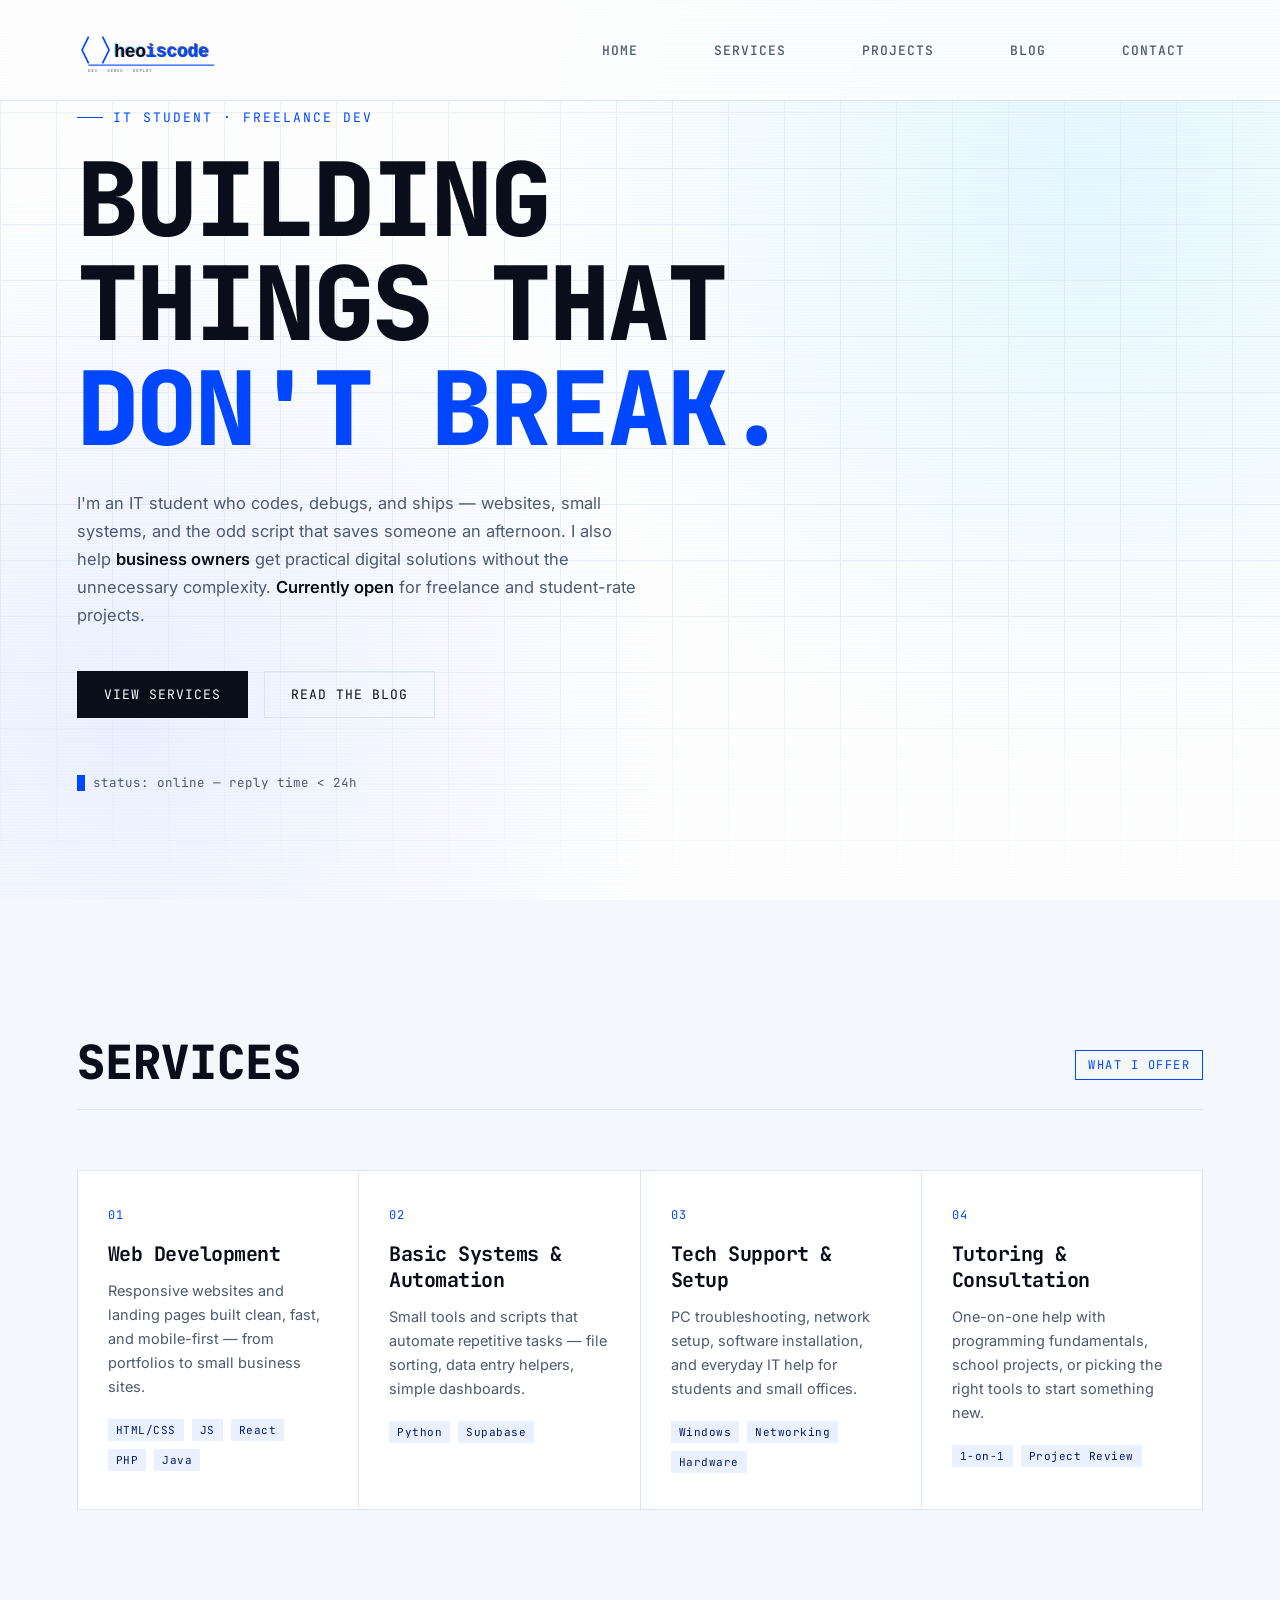
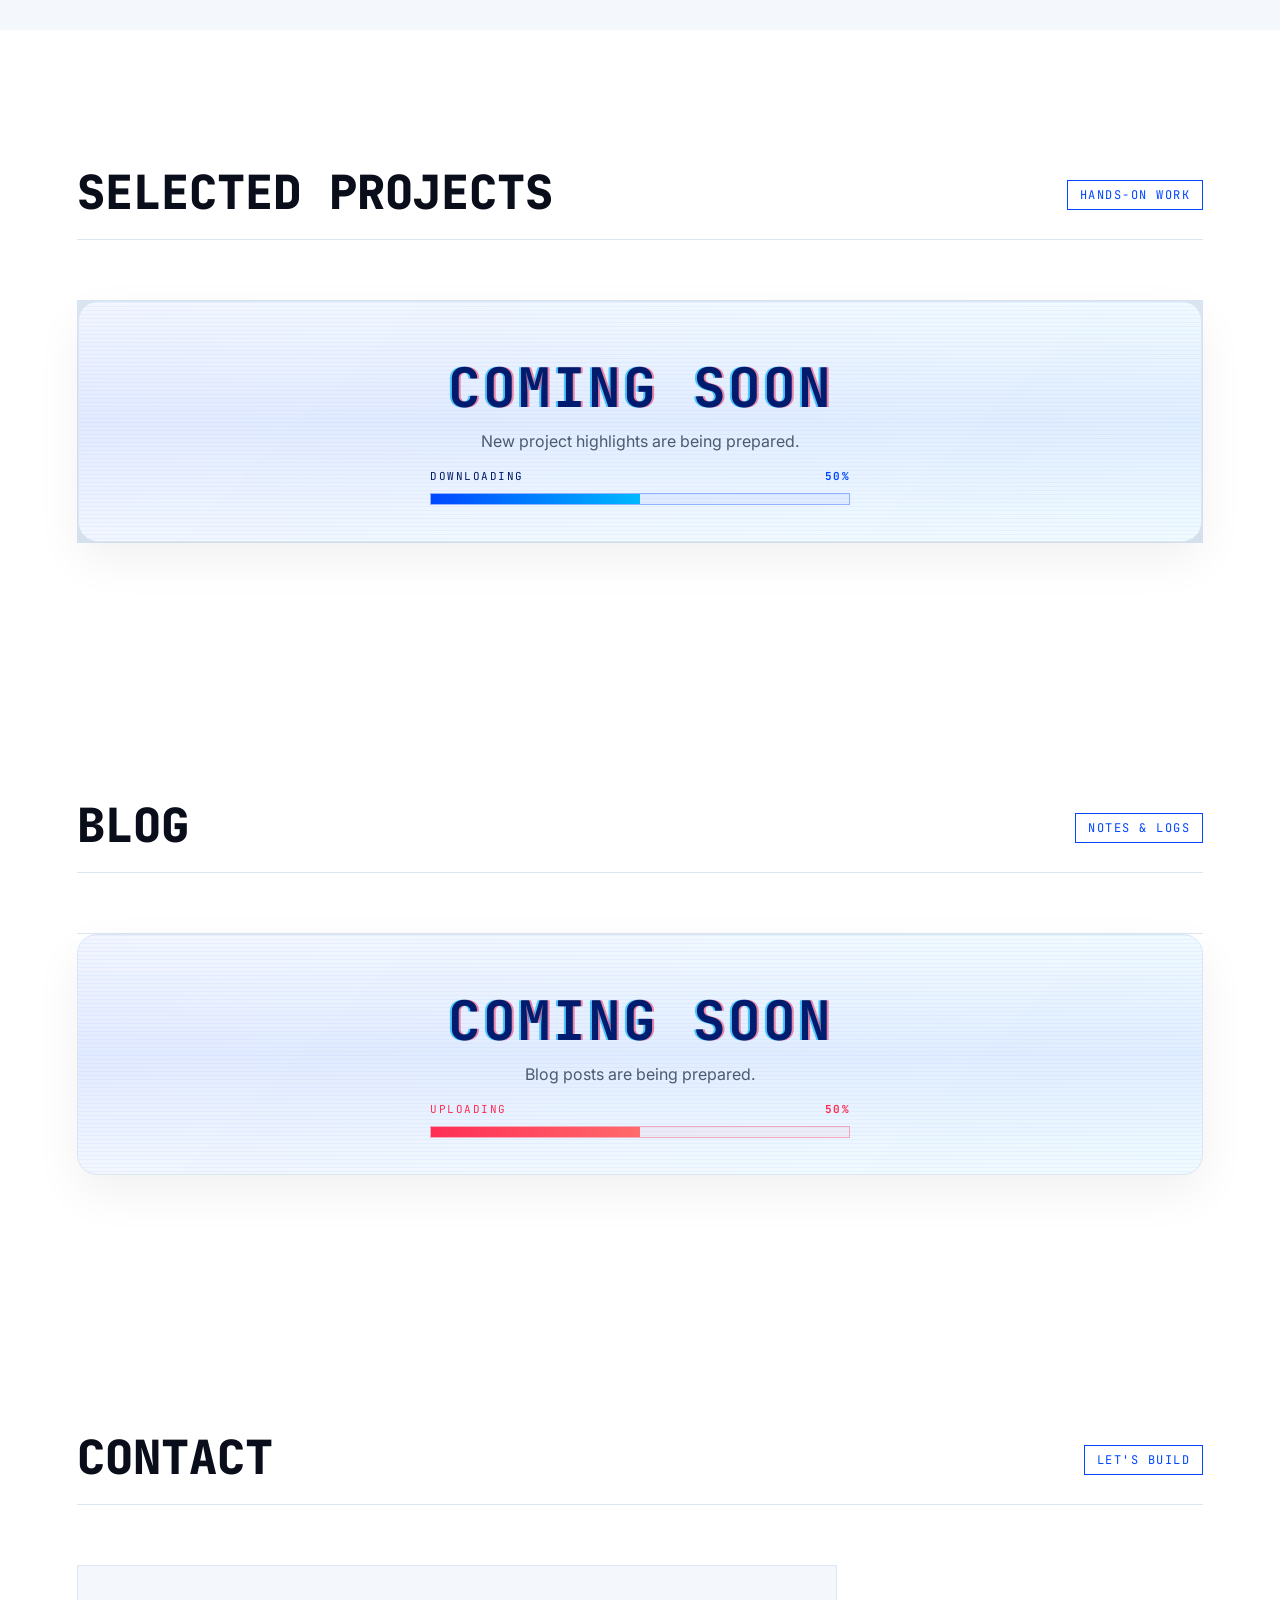
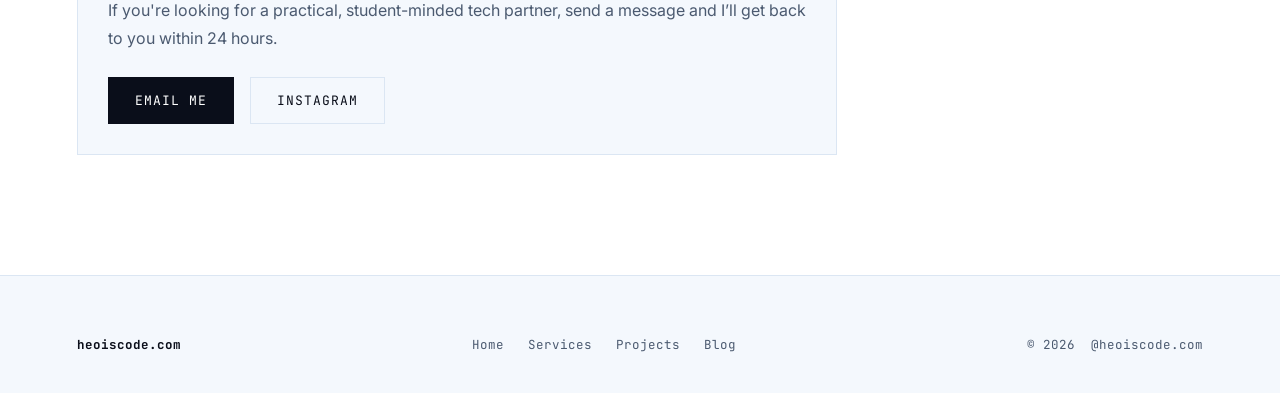
==== index.html @ 5717f87e "Add files via upload" ====
<!DOCTYPE html>
<html lang="en">
<head>
  <meta charset="UTF-8">
  <meta name="viewport" content="width=device-width, initial-scale=1.0">
  <title>heoiscode — IT Services</title>
  <link rel="icon" href="assets/images/favicon.svg" type="image/svg+xml">
  <link rel="preconnect" href="https://fonts.googleapis.com">
  <link href="https://fonts.googleapis.com/css2?family=JetBrains+Mono:wght@400;500;700;800&family=Inter:wght@400;500;600;700;800&display=swap" rel="stylesheet">
  <link rel="stylesheet" href="assets/css/styles.css">
</head>
<body>
  <div class="loading-screen" aria-hidden="true">
    <div class="loading-shell">
      <div class="loading-label">INITIALIZING</div>
      <div class="loading-bar">
        <span></span>
      </div>
    </div>
  </div>

  <nav>
    <a class="logo" href="#home" aria-label="heoiscode home">
      <img src="assets/images/heoiscode-logo.svg" alt="heoiscode logo" class="brand-logo">
    </a>
    <button class="nav-toggle" type="button" aria-label="Toggle navigation" aria-expanded="false">
      <span></span>
      <span></span>
      <span></span>
    </button>
    <ul class="navlinks">
      <li><a href="#home">Home</a></li>
      <li><a href="#services">Services</a></li>
      <li><a href="#projects">Projects</a></li>
      <li><a href="#blog">Blog</a></li>
      <li><a href="#contact">Contact</a></li>
    </ul>
  </nav>

  <header class="hero" id="home">
    <div class="hero-grid"></div>
    <div class="glitch-wrap">
      <p class="eyebrow">IT Student · Freelance Dev</p>
      <h1 class="glitch" data-text="BUILDING&#10;THINGS THAT&#10;DON'T BREAK.">
        <span>BUILDING</span>
        <span>THINGS THAT</span>
        <span class="accent">DON'T BREAK.</span>
      </h1>
      <p class="hero-sub">
        I'm an IT student who codes, debugs, and ships — websites, small systems,
        and the odd script that saves someone an afternoon. I also help <b>business owners</b>
        get practical digital solutions without the unnecessary complexity. <b>Currently open</b>
        for freelance and student-rate projects.
      </p>
      <div class="hero-cta">
        <a href="#services" class="btn">View Services</a>
        <a href="/blog" class="btn ghost">Read the Blog</a>
      </div>
      <div class="terminal-tag">
        <span class="cursor"></span> status: online — reply time &lt; 24h
      </div>
    </div>
  </header>

  <section id="services">
    <div class="section-head">
      <h2 class="scroll-shuffle">Services</h2>
      <span class="tag">what I offer</span>
    </div>
    <div class="services-grid">
      <div class="service-card">
        <div class="idx">01</div>
        <h3>Web Development</h3>
        <p>Responsive websites and landing pages built clean, fast, and mobile-first — from portfolios to small business sites.</p>
        <div class="stack"><span>HTML/CSS</span><span>JS</span><span>React</span><span>PHP</span><span>Java</span></div>
      </div>
      <div class="service-card">
        <div class="idx">02</div>
        <h3>Basic Systems &amp; Automation</h3>
        <p>Small tools and scripts that automate repetitive tasks — file sorting, data entry helpers, simple dashboards.</p>
        <div class="stack"><span>Python</span><span>Supabase</span></div>
      </div>
      <div class="service-card">
        <div class="idx">03</div>
        <h3>Tech Support &amp; Setup</h3>
        <p>PC troubleshooting, network setup, software installation, and everyday IT help for students and small offices.</p>
        <div class="stack"><span>Windows</span><span>Networking</span><span>Hardware</span></div>
      </div>
      <div class="service-card">
        <div class="idx">04</div>
        <h3>Tutoring &amp; Consultation</h3>
        <p>One-on-one help with programming fundamentals, school projects, or picking the right tools to start something new.</p>
        <div class="stack"><span>1-on-1</span><span>Project Review</span></div>
      </div>
    </div>
  </section>

  <section id="projects">
    <div class="section-head">
      <h2 class="scroll-shuffle">Selected Projects</h2>
      <span class="tag">hands-on work</span>
    </div>
    <div class="projects-grid">
      <div class="coming-soon-block">
        <h3>COMING SOON</h3>
        <p>New project highlights are being prepared.</p>
        <div class="download-meter">
          <div class="download-head">
            <span>DOWNLOADING</span>
            <strong>50%</strong>
          </div>
          <div class="download-bar">
            <span></span>
          </div>
        </div>
      </div>
    </div>
  </section>

  <section id="blog">
    <div class="section-head">
      <h2 class="scroll-shuffle">Blog</h2>
      <span class="tag">notes &amp; logs</span>
    </div>
    <div class="blog-list">
      <div class="coming-soon-block">
        <h3>COMING SOON</h3>
        <p>Blog posts are being prepared.</p>
        <div class="download-meter uploading-meter">
          <div class="download-head">
            <span>UPLOADING</span>
            <strong>50%</strong>
          </div>
          <div class="download-bar">
            <span></span>
          </div>
        </div>
      </div>
    </div>
  </section>

  <section id="contact">
    <div class="section-head">
      <h2 class="scroll-shuffle">Contact</h2>
      <span class="tag">let's build</span>
    </div>
    <div class="contact-card">
      <p>
        If you're looking for a practical, student-minded tech partner, send a message and I’ll get back to you within 24 hours.
      </p>
      <div class="contact-links">
        <a href="mailto:heoiscod@gmail.com" class="btn">Email Me</a>
        <a href="https://www.instagram.com/chavezcodycc/" target="_blank" rel="noreferrer" class="btn ghost">Instagram</a>
      </div>
    </div>
  </section>

  <footer>
    <div class="brand-foot">heoiscode.com</div>
    <div class="foot-links">
      <a href="#home">Home</a>
      <a href="#services">Services</a>
      <a href="#projects">Projects</a>
      <a href="/blog">Blog</a>
    </div>
    <div>© <span id="year"></span> &nbsp;@heoiscode.com</div>
  </footer>

  <script src="assets/js/script.js"></script>
</body>
</html>
---- assets/css/styles.css ----
:root {
  --white: #ffffff;
  --paper: #f4f8fd;
  --line: #dbe6f3;
  --ink: #0a0e1a;
  --ink-soft: #4b5a70;
  --blue: #0047ff;
  --blue-deep: #001a66;
  --blue-bright: #00b8ff;
  --blue-red-split: #ff2d55;
  --mono: 'JetBrains Mono', monospace;
  --sans: 'Inter', sans-serif;
}

* {
  margin: 0;
  padding: 0;
  box-sizing: border-box;
}

html {
  scroll-behavior: smooth;
}

body {
  background: var(--white);
  color: var(--ink);
  font-family: var(--sans);
  overflow-x: hidden;
}

.loading-screen {
  position: fixed;
  inset: 0;
  z-index: 200;
  display: grid;
  place-items: center;
  background: rgba(255, 255, 255, 0.96);
  backdrop-filter: blur(10px);
  transition: opacity 0.5s ease, visibility 0.5s ease;
}

body.loaded .loading-screen {
  opacity: 0;
  visibility: hidden;
}

.loading-shell {
  width: min(420px, calc(100vw - 32px));
  border: 1px solid var(--line);
  background: var(--white);
  padding: 20px;
  box-shadow: 0 18px 48px rgba(10, 14, 26, 0.08);
}

.loading-label {
  font-family: var(--mono);
  font-size: 12px;
  letter-spacing: 2px;
  color: var(--blue);
  text-transform: uppercase;
  margin-bottom: 14px;
}

.loading-bar {
  height: 12px;
  border: 1px solid var(--line);
  overflow: hidden;
  background: rgba(0, 71, 255, 0.04);
}

.loading-bar span {
  display: block;
  width: 45%;
  height: 100%;
  background: linear-gradient(90deg, var(--blue), var(--blue-bright));
  animation: loadingSweep 1.4s ease-in-out infinite;
}

@keyframes loadingSweep {
  0% {
    transform: translateX(-10%);
  }
  50% {
    transform: translateX(110%);
  }
  100% {
    transform: translateX(-10%);
  }
}

body::before {
  content: "";
  position: fixed;
  inset: 0;
  pointer-events: none;
  z-index: 999;
  background: repeating-linear-gradient(
    to bottom,
    rgba(0, 71, 255, 0.02) 0px,
    rgba(0, 71, 255, 0.02) 1px,
    transparent 1px,
    transparent 3px
  );
  mix-blend-mode: multiply;
}

a {
  color: inherit;
  text-decoration: none;
}

ul {
  list-style: none;
}

nav {
  position: fixed;
  top: 0;
  left: 0;
  right: 0;
  z-index: 100;
  display: flex;
  align-items: center;
  justify-content: space-between;
  padding: 22px 6vw;
  background: rgba(255, 255, 255, 0.75);
  backdrop-filter: blur(10px);
  border-bottom: 1px solid var(--line);
}

.logo {
  display: flex;
  align-items: center;
  gap: 8px;
}

.brand-logo {
  width: 180px;
  height: auto;
  display: block;
}

@keyframes pulse {
  0%, 100% {
    opacity: 1;
    box-shadow: 0 0 0 0 rgba(0, 71, 255, 0.4);
  }
  50% {
    opacity: 0.4;
    box-shadow: 0 0 0 6px rgba(0, 71, 255, 0);
  }
}

.navlinks {
  display: flex;
  gap: 40px;
  font-family: var(--mono);
  font-size: 13px;
  font-weight: 500;
  text-transform: uppercase;
  letter-spacing: 1px;
}

.nav-toggle {
  display: none;
  flex-direction: column;
  justify-content: center;
  gap: 4px;
  width: 42px;
  height: 42px;
  border: 1px solid var(--line);
  border-radius: 999px;
  background: var(--white);
  cursor: pointer;
}

.nav-toggle span {
  display: block;
  width: 18px;
  height: 2px;
  margin: 0 auto;
  background: var(--ink);
  border-radius: 99px;
}

.navlinks li a {
  position: relative;
  padding: 4px 0;
  color: var(--ink-soft);
  transition: color 0.25s;
}

.navlinks li a::before,
.navlinks li a::after {
  content: "[ ";
  opacity: 0;
  color: var(--blue);
  transition: opacity 0.2s;
}

.navlinks li a::after {
  content: " ]";
}

.navlinks li a:hover {
  color: var(--blue-deep);
}

.navlinks li a:hover::before,
.navlinks li a:hover::after {
  opacity: 1;
}

header.hero {
  min-height: 100vh;
  display: flex;
  flex-direction: column;
  align-items: flex-start;
  justify-content: center;
  padding: 0 6vw;
  position: relative;
  background:
    radial-gradient(circle at 85% 20%, rgba(0, 184, 255, 0.10), transparent 45%),
    radial-gradient(circle at 10% 80%, rgba(0, 71, 255, 0.08), transparent 40%),
    var(--white);
}

.hero-grid {
  position: absolute;
  inset: 0;
  background-image:
    linear-gradient(var(--line) 1px, transparent 1px),
    linear-gradient(90deg, var(--line) 1px, transparent 1px);
  background-size: 56px 56px;
  -webkit-mask-image: linear-gradient(to bottom, transparent, black 15%, black 70%, transparent);
  mask-image: linear-gradient(to bottom, transparent, black 15%, black 70%, transparent);
  opacity: 0.6;
  pointer-events: none;
}

.eyebrow {
  font-family: var(--mono);
  font-size: 13px;
  letter-spacing: 2px;
  text-transform: uppercase;
  color: var(--blue);
  margin-bottom: 22px;
  display: flex;
  align-items: center;
  gap: 10px;
}

.eyebrow::before {
  content: "";
  width: 26px;
  height: 1px;
  background: var(--blue);
  display: inline-block;
}

.glitch-wrap {
  position: relative;
  z-index: 2;
}

h1.glitch {
  font-family: var(--mono);
  font-weight: 800;
  font-size: clamp(2.6rem, 8vw, 6.4rem);
  line-height: 1.02;
  letter-spacing: -2px;
  color: var(--ink);
  position: relative;
  text-transform: uppercase;
}

h1.glitch span {
  display: block;
}

h1.glitch .accent {
  color: var(--blue);
}

h1.glitch::before,
h1.glitch::after {
  content: attr(data-text);
  position: absolute;
  top: 0;
  left: 0;
  width: 100%;
  overflow: hidden;
  color: var(--ink);
  background: var(--white);
  white-space: pre;
}

h1.glitch::before {
  left: 3px;
  text-shadow: -2px 0 var(--blue-red-split);
  animation: glitchTop 5s infinite linear alternate-reverse;
  opacity: 0;
}

h1.glitch::after {
  left: -3px;
  text-shadow: -2px 0 var(--blue-bright), 2px 2px var(--blue);
  animation: glitchBottom 6.5s infinite linear alternate-reverse;
  opacity: 0;
}

@keyframes glitchTop {
  0% { clip-path: inset(0 0 85% 0); opacity: 0; }
  2% { opacity: 0.85; }
  4% { clip-path: inset(0 0 85% 0); transform: translate(-4px, -2px); }
  6% { clip-path: inset(40% 0 40% 0); transform: translate(3px, 1px); }
  8% { clip-path: inset(70% 0 5% 0); transform: translate(-2px, 0); }
  10% { opacity: 0; }
  45% { opacity: 0; }
  47% { opacity: 0.7; clip-path: inset(10% 0 60% 0); transform: translate(3px, 0); }
  50% { clip-path: inset(50% 0 20% 0); transform: translate(-3px, 1px); }
  53% { opacity: 0; }
  100% { opacity: 0; }
}

@keyframes glitchBottom {
  0% { clip-path: inset(85% 0 0 0); opacity: 0; }
  3% { opacity: 0.8; }
  5% { clip-path: inset(20% 0 60% 0); transform: translate(4px, 1px); }
  7% { clip-path: inset(60% 0 10% 0); transform: translate(-3px, -1px); }
  9% { opacity: 0; }
  60% { opacity: 0; }
  62% { opacity: 0.75; clip-path: inset(30% 0 40% 0); transform: translate(-4px, 0); }
  65% { clip-path: inset(5% 0 80% 0); transform: translate(3px, 2px); }
  68% { opacity: 0; }
  100% { opacity: 0; }
}

.hero-sub {
  max-width: 560px;
  margin-top: 28px;
  font-size: 16.5px;
  line-height: 1.7;
  color: var(--ink-soft);
}

.hero-sub b {
  color: var(--ink);
  font-weight: 600;
}

.hero-cta {
  margin-top: 42px;
  display: flex;
  gap: 16px;
  align-items: center;
  flex-wrap: wrap;
}

.btn {
  font-family: var(--mono);
  font-size: 13px;
  letter-spacing: 1px;
  text-transform: uppercase;
  padding: 14px 26px;
  border: 1px solid var(--ink);
  background: var(--ink);
  color: var(--white);
  cursor: pointer;
  position: relative;
  transition: transform 0.2s, box-shadow 0.2s;
}

.btn:hover {
  transform: translate(-2px, -2px);
  box-shadow: 4px 4px 0 var(--blue);
}

.btn.ghost {
  background: transparent;
  color: var(--ink);
  border: 1px solid var(--line);
}

.btn.ghost:hover {
  box-shadow: 4px 4px 0 var(--blue-bright);
  border-color: var(--ink);
}

.terminal-tag {
  margin-top: 56px;
  font-family: var(--mono);
  font-size: 12.5px;
  color: var(--ink-soft);
  display: flex;
  align-items: center;
  gap: 8px;
}

.cursor {
  width: 8px;
  height: 16px;
  background: var(--blue);
  display: inline-block;
  animation: blink 1s steps(1) infinite;
}

@keyframes blink {
  50% { opacity: 0; }
}

section {
  padding: 120px 6vw;
  position: relative;
}

.section-head {
  display: flex;
  align-items: baseline;
  justify-content: space-between;
  margin-bottom: 60px;
  border-bottom: 1px solid var(--line);
  padding-bottom: 26px;
  flex-wrap: wrap;
  gap: 14px;
}

.section-head h2 {
  font-family: var(--mono);
  font-size: clamp(1.8rem, 4vw, 3rem);
  font-weight: 800;
  letter-spacing: -1px;
  text-transform: uppercase;
}

.scroll-shuffle {
  display: inline-block;
  white-space: nowrap;
  position: relative;
}

.scroll-shuffle .letter {
  display: inline-block;
  opacity: 0;
  transform: translateY(10px) scale(0.98);
  transition: opacity 0.18s ease;
}

.scroll-shuffle.is-visible .letter {
  opacity: 1;
}

.section-head .tag {
  font-family: var(--mono);
  font-size: 12px;
  color: var(--blue);
  letter-spacing: 1.5px;
  text-transform: uppercase;
  border: 1px solid var(--blue);
  padding: 6px 12px;
}

#services {
  background: var(--paper);
}

.services-grid,
.projects-grid {
  display: grid;
  grid-template-columns: repeat(auto-fit, minmax(280px, 1fr));
  gap: 1px;
  background: var(--line);
  border: 1px solid var(--line);
}

.coming-soon-block {
  grid-column: 1 / -1;
  min-height: 220px;
  display: flex;
  flex-direction: column;
  justify-content: center;
  align-items: center;
  text-align: center;
  padding: 36px;
  border: 1px solid var(--line);
  border-radius: 20px;
  background:
    linear-gradient(135deg, rgba(0, 71, 255, 0.05), rgba(0, 184, 255, 0.06)),
    var(--white);
  box-shadow: 0 18px 48px rgba(10, 14, 26, 0.06);
  position: relative;
  overflow: hidden;
}

.coming-soon-block::before {
  content: "";
  position: absolute;
  inset: 0;
  background:
    linear-gradient(transparent 0%, rgba(0, 71, 255, 0.12) 50%, transparent 100%),
    repeating-linear-gradient(
      to bottom,
      rgba(0, 71, 255, 0.08) 0,
      rgba(0, 71, 255, 0.08) 1px,
      transparent 1px,
      transparent 4px
    );
  opacity: 0.55;
  pointer-events: none;
}

.coming-soon-block h3 {
  font-family: var(--mono);
  font-size: clamp(2rem, 5vw, 3.4rem);
  letter-spacing: 2px;
  margin: 14px 0 8px;
  text-transform: uppercase;
  color: var(--blue-deep);
  text-shadow: 2px 0 0 rgba(255, 45, 85, 0.55), -2px 0 0 rgba(0, 184, 255, 0.65);
  animation: glitchPulse 2.8s infinite step-end;
}

.coming-soon-block p {
  color: var(--ink-soft);
  position: relative;
  z-index: 1;
}

.download-meter {
  position: relative;
  z-index: 1;
  width: min(420px, 100%);
  margin-top: 18px;
}

.download-head {
  display: flex;
  justify-content: space-between;
  align-items: center;
  gap: 12px;
  margin-bottom: 10px;
  font-family: var(--mono);
  font-size: 11px;
  letter-spacing: 1.5px;
  text-transform: uppercase;
  color: var(--blue-deep);
}

.download-head strong {
  color: var(--blue);
}

.uploading-meter .download-head,
.uploading-meter .download-head strong {
  color: var(--blue-red-split);
}

.uploading-meter .download-bar {
  border: 1px solid rgba(255, 45, 85, 0.35);
  background: rgba(255, 45, 85, 0.05);
}

.uploading-meter .download-bar span {
  background: linear-gradient(90deg, var(--blue-red-split), #ff6b6b);
}

.download-bar {
  height: 12px;
  border: 1px solid rgba(0, 71, 255, 0.35);
  background: rgba(0, 71, 255, 0.05);
  overflow: hidden;
}

.download-bar span {
  display: block;
  width: 50%;
  height: 100%;
  background: linear-gradient(90deg, var(--blue), var(--blue-bright));
  animation: downloadPulse 1.6s ease-in-out infinite;
}

@keyframes downloadPulse {
  0%, 100% {
    opacity: 0.8;
    transform: translateX(0);
  }
  50% {
    opacity: 1;
    transform: translateX(1px);
  }
}

@keyframes glitchPulse {
  0%, 100% {
    transform: translate(0, 0);
    filter: drop-shadow(0 0 0 transparent);
  }
  20% {
    transform: translate(-1px, 1px);
    filter: drop-shadow(0 0 8px rgba(0, 184, 255, 0.35));
  }
  40% {
    transform: translate(1px, -1px);
  }
  60% {
    transform: translate(-1px, 0);
  }
  80% {
    transform: translate(1px, 1px);
  }
}

.service-card,
.project-card {
  background: var(--white);
  padding: 36px 30px;
  transition: background 0.25s;
  position: relative;
  overflow: hidden;
}

.service-card:hover,
.project-card:hover {
  background: #eef5ff;
}

.service-card .idx,
.project-card .idx {
  font-family: var(--mono);
  font-size: 12px;
  color: var(--blue);
  letter-spacing: 1px;
}

.service-card h3,
.project-card h3 {
  font-family: var(--mono);
  font-size: 20px;
  font-weight: 700;
  margin: 18px 0 12px;
  letter-spacing: -0.5px;
}

.service-card p,
.project-card p {
  font-size: 14.5px;
  line-height: 1.65;
  color: var(--ink-soft);
}

.service-card .stack,
.project-card .stack {
  margin-top: 20px;
  display: flex;
  flex-wrap: wrap;
  gap: 8px;
}

.service-card .stack span,
.project-card .stack span {
  font-family: var(--mono);
  font-size: 11px;
  color: var(--blue-deep);
  background: rgba(0, 71, 255, 0.08);
  padding: 4px 8px;
  letter-spacing: 0.5px;
}

.service-card::after,
.project-card::after {
  content: "";
  position: absolute;
  left: 0;
  bottom: 0;
  height: 3px;
  width: 0%;
  background: var(--blue);
  transition: width 0.3s;
}

.service-card:hover::after,
.project-card:hover::after {
  width: 100%;
}

#projects {
  background: var(--white);
}

#blog {
  background: var(--white);
}

.contact-card {
  background: var(--paper);
  border: 1px solid var(--line);
  padding: 30px;
  max-width: 760px;
}

.contact-card p {
  font-size: 16px;
  line-height: 1.8;
  color: var(--ink-soft);
  margin-bottom: 24px;
}

.contact-links {
  display: flex;
  gap: 16px;
  flex-wrap: wrap;
}

.blog-list {
  border-top: 1px solid var(--line);
}

.blog-row {
  display: grid;
  grid-template-columns: 110px 1fr auto;
  align-items: center;
  gap: 24px;
  padding: 26px 4px;
  border-bottom: 1px solid var(--line);
  cursor: pointer;
  transition: padding-left 0.25s, background 0.25s;
}

.blog-row:hover {
  background: var(--paper);
  padding-left: 16px;
}

.blog-row .date {
  font-family: var(--mono);
  font-size: 12px;
  color: var(--blue);
}

.blog-row h4 {
  font-size: 17px;
  font-weight: 600;
  color: var(--ink);
}

.blog-row .arrow {
  font-family: var(--mono);
  color: var(--ink-soft);
  transition: transform 0.25s, color 0.25s;
}

.blog-row:hover .arrow {
  transform: translateX(6px);
  color: var(--blue);
}

footer {
  padding: 60px 6vw 40px;
  border-top: 1px solid var(--line);
  display: flex;
  align-items: center;
  justify-content: space-between;
  flex-wrap: wrap;
  gap: 16px;
  font-family: var(--mono);
  font-size: 12.5px;
  color: var(--ink-soft);
  background: var(--paper);
}

footer .brand-foot {
  color: var(--ink);
  font-weight: 700;
}

footer .foot-links {
  display: flex;
  gap: 24px;
}

footer a:hover {
  color: var(--blue);
}

body.blog-page {
  background: var(--paper);
}

.blog-post {
  max-width: 900px;
  margin: 0 auto;
  padding: 140px 6vw 80px;
}

.blog-post-card {
  background: var(--white);
  border: 1px solid var(--line);
  padding: 40px;
  box-shadow: 0 10px 30px rgba(0, 71, 255, 0.05);
}

.blog-post-card h1 {
  font-family: var(--mono);
  font-size: clamp(2rem, 4vw, 3rem);
  margin-bottom: 16px;
}

.blog-post-card p {
  margin-bottom: 16px;
  line-height: 1.8;
  color: var(--ink-soft);
}

.blog-post-card .meta {
  font-family: var(--mono);
  font-size: 12px;
  color: var(--blue);
  margin-bottom: 28px;
}

.blog-post-card .back-link {
  display: inline-block;
  margin-top: 22px;
  font-family: var(--mono);
  color: var(--blue);
}

@media (max-width: 720px) {
  nav {
    padding: 14px 5vw;
    align-items: center;
    gap: 12px;
    flex-direction: row;
  }

  .brand-logo {
    width: 144px;
  }

  .nav-toggle {
    display: flex;
  }

  .navlinks {
    position: absolute;
    top: calc(100% + 8px);
    right: 5vw;
    left: 5vw;
    display: none;
    flex-direction: column;
    gap: 12px;
    padding: 16px;
    background: rgba(255, 255, 255, 0.98);
    border: 1px solid var(--line);
    border-radius: 16px;
    box-shadow: 0 14px 40px rgba(0, 26, 102, 0.08);
    font-size: 11px;
  }

  .navlinks.nav-open {
    display: flex;
  }

  .hero {
    min-height: auto;
    padding-top: 120px;
    padding-bottom: 70px;
  }

  .hero-sub {
    font-size: 15px;
  }

  .hero-cta,
  .contact-links {
    flex-direction: column;
    align-items: stretch;
  }

  .btn {
    width: 100%;
    text-align: center;
  }

  .section-head {
    margin-bottom: 36px;
    padding-bottom: 18px;
  }

  .section-head h2 {
    font-size: clamp(1.4rem, 7vw, 2.2rem);
    line-height: 1.2;
  }

  .scroll-shuffle {
    white-space: normal;
    word-break: break-word;
  }

  .blog-row {
    grid-template-columns: 1fr;
    gap: 6px;
  }

  .contact-card {
    padding: 22px;
  }

  section {
    padding: 80px 6vw;
  }

  .blog-post-card {
    padding: 24px;
  }
}
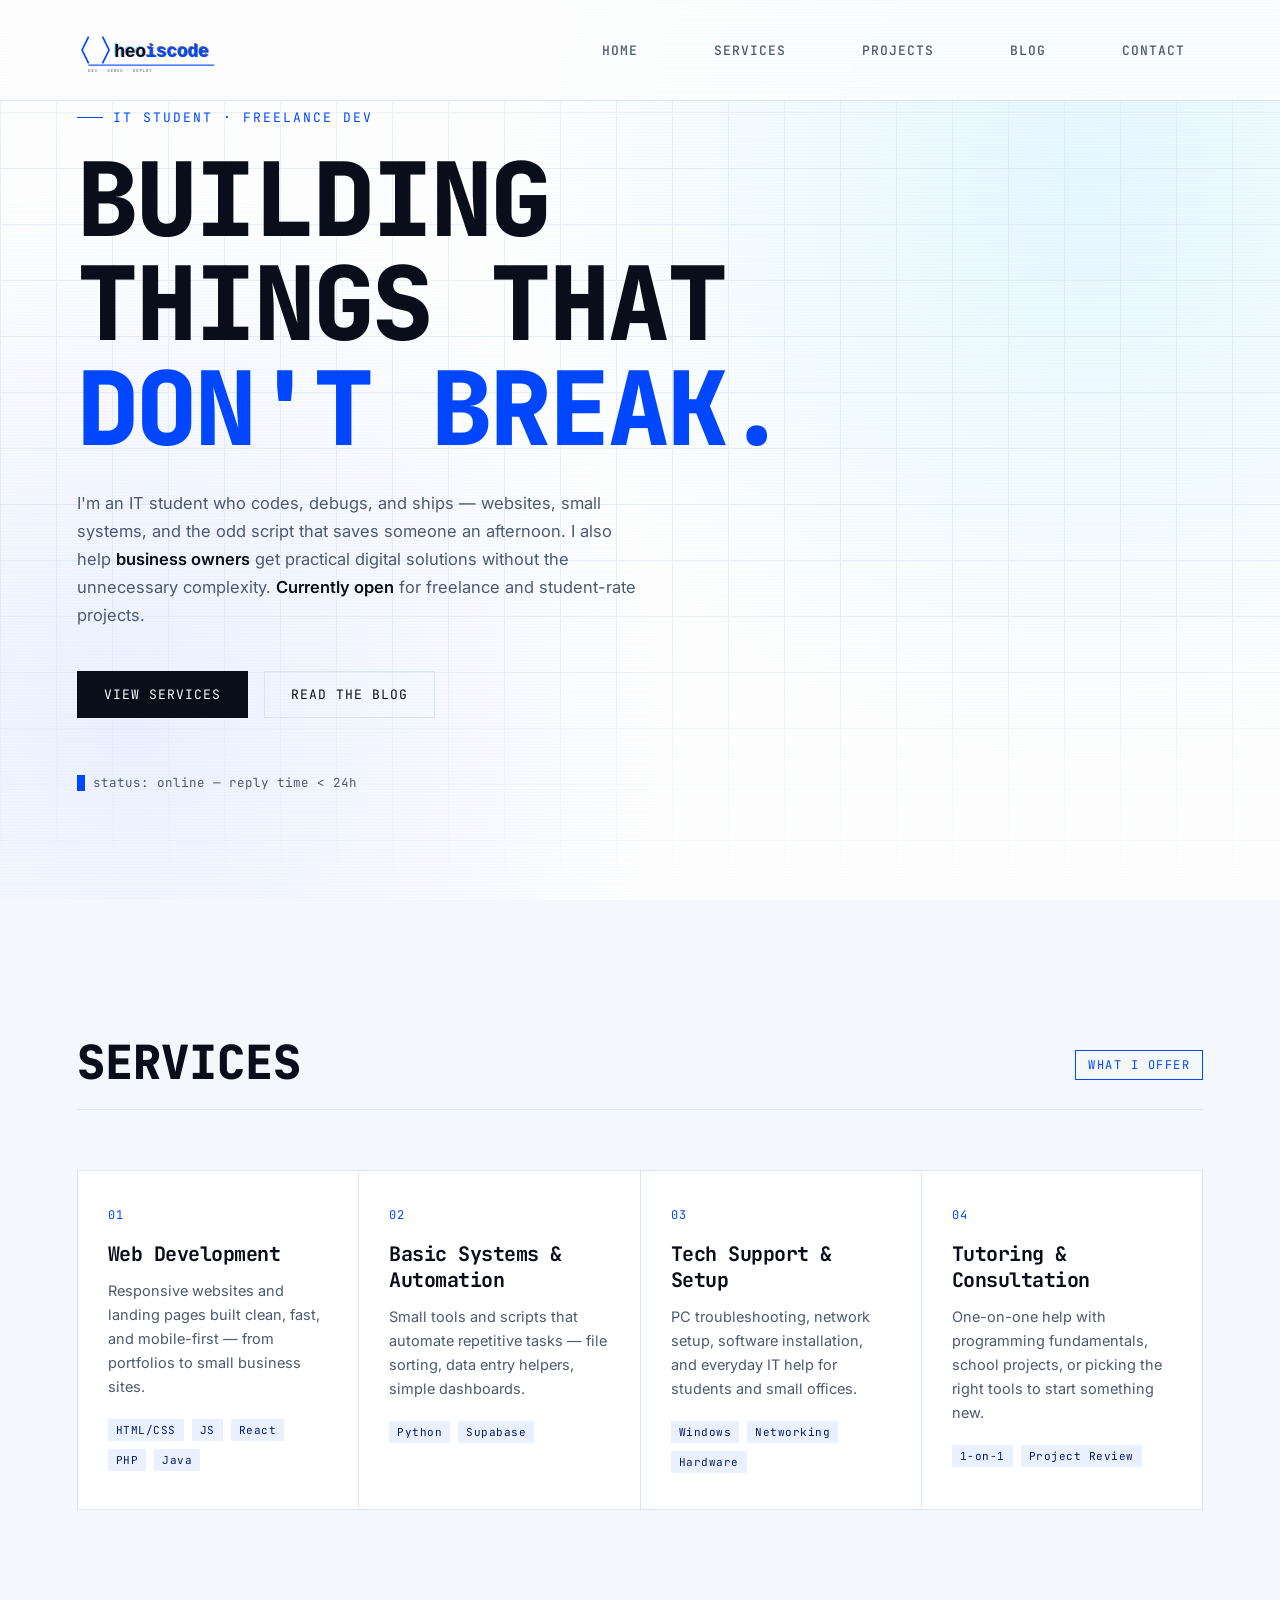
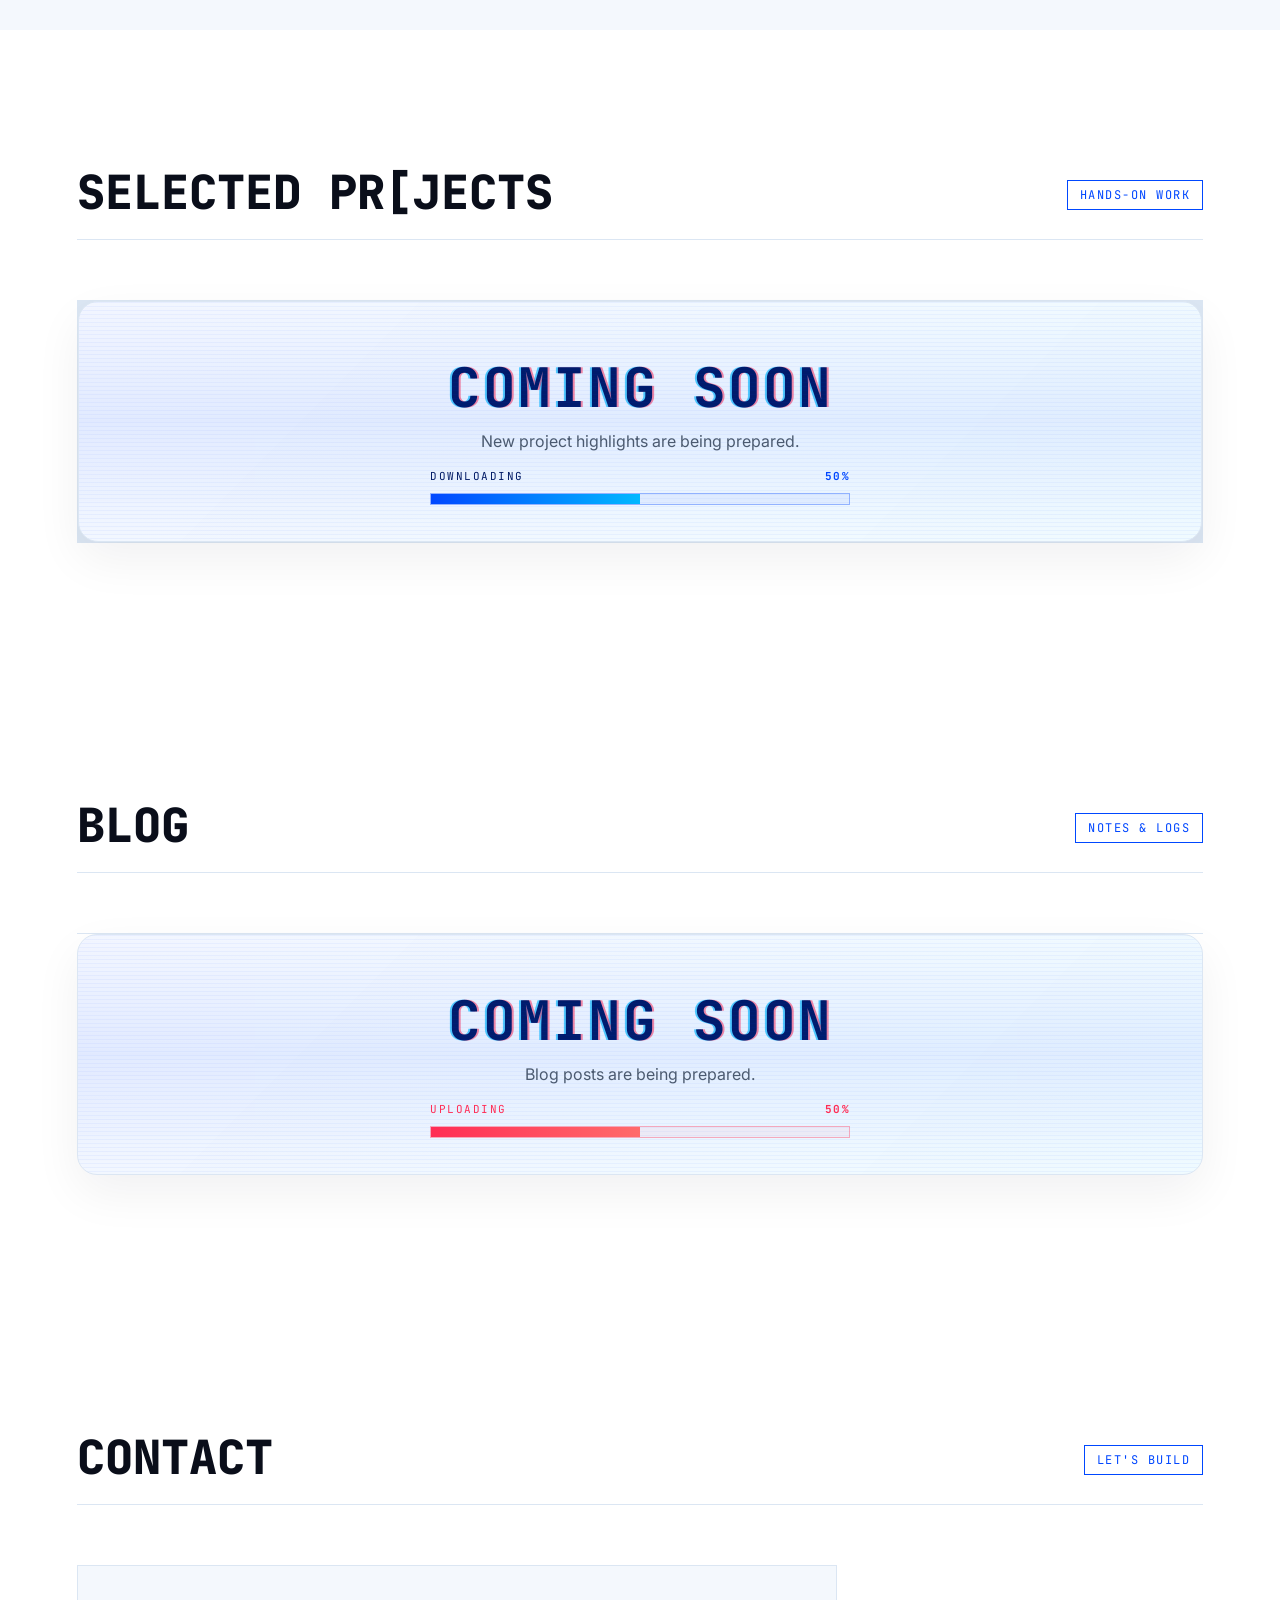
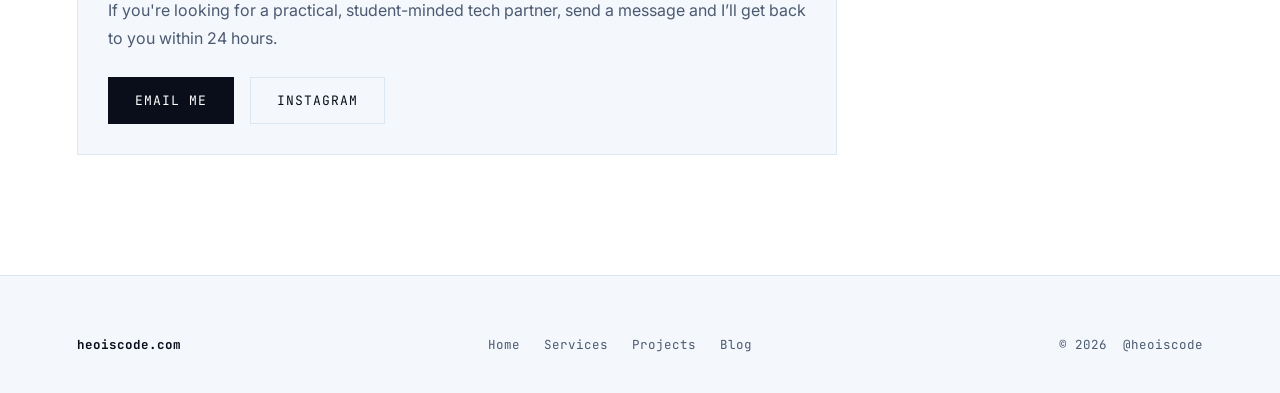
==== commit dd727dc4: "Update index.html" ====
--- a/index.html
+++ b/index.html
@@ -3,6 +3,17 @@
 <head>
   <meta charset="UTF-8">
   <meta name="viewport" content="width=device-width, initial-scale=1.0">
+  <meta name="title" content="heoiscode — IT Services">
+  <meta name="description" content="Web Dev • UI/UX Designer • Troubleshooting">
+  <meta property="og:title" content="heoiscode — IT Services">
+  <meta property="og:description" content="Web Dev • UI/UX Designer • Troubleshooting">
+  <meta property="og:type" content="website">
+  <meta property="og:image" content="assets/images/preview-banner.svg">
+  <meta property="og:url" content="https://heoiscode.vercel.app">
+  <meta name="twitter:card" content="summary_large_image">
+  <meta name="twitter:title" content="heoiscode — IT Services">
+  <meta name="twitter:description" content="Web Dev • UI/UX Designer • Troubleshooting">
+  <meta name="twitter:image" content="assets/images/preview-banner.svg">
   <title>heoiscode — IT Services</title>
   <link rel="icon" href="assets/images/favicon.svg" type="image/svg+xml">
   <link rel="preconnect" href="https://fonts.googleapis.com">
@@ -54,7 +65,7 @@
       </p>
       <div class="hero-cta">
         <a href="#services" class="btn">View Services</a>
-        <a href="/blog" class="btn ghost">Read the Blog</a>
+        <a href="#blog" class="btn ghost">Read the Blog</a>
       </div>
       <div class="terminal-tag">
         <span class="cursor"></span> status: online — reply time &lt; 24h
@@ -163,7 +174,7 @@
       <a href="#projects">Projects</a>
       <a href="/blog">Blog</a>
     </div>
-    <div>© <span id="year"></span> &nbsp;@heoiscode.com</div>
+    <div class="copyright">© <span id="year"></span> &nbsp;@heoiscode</div>
   </footer>
 
   <script src="assets/js/script.js"></script>
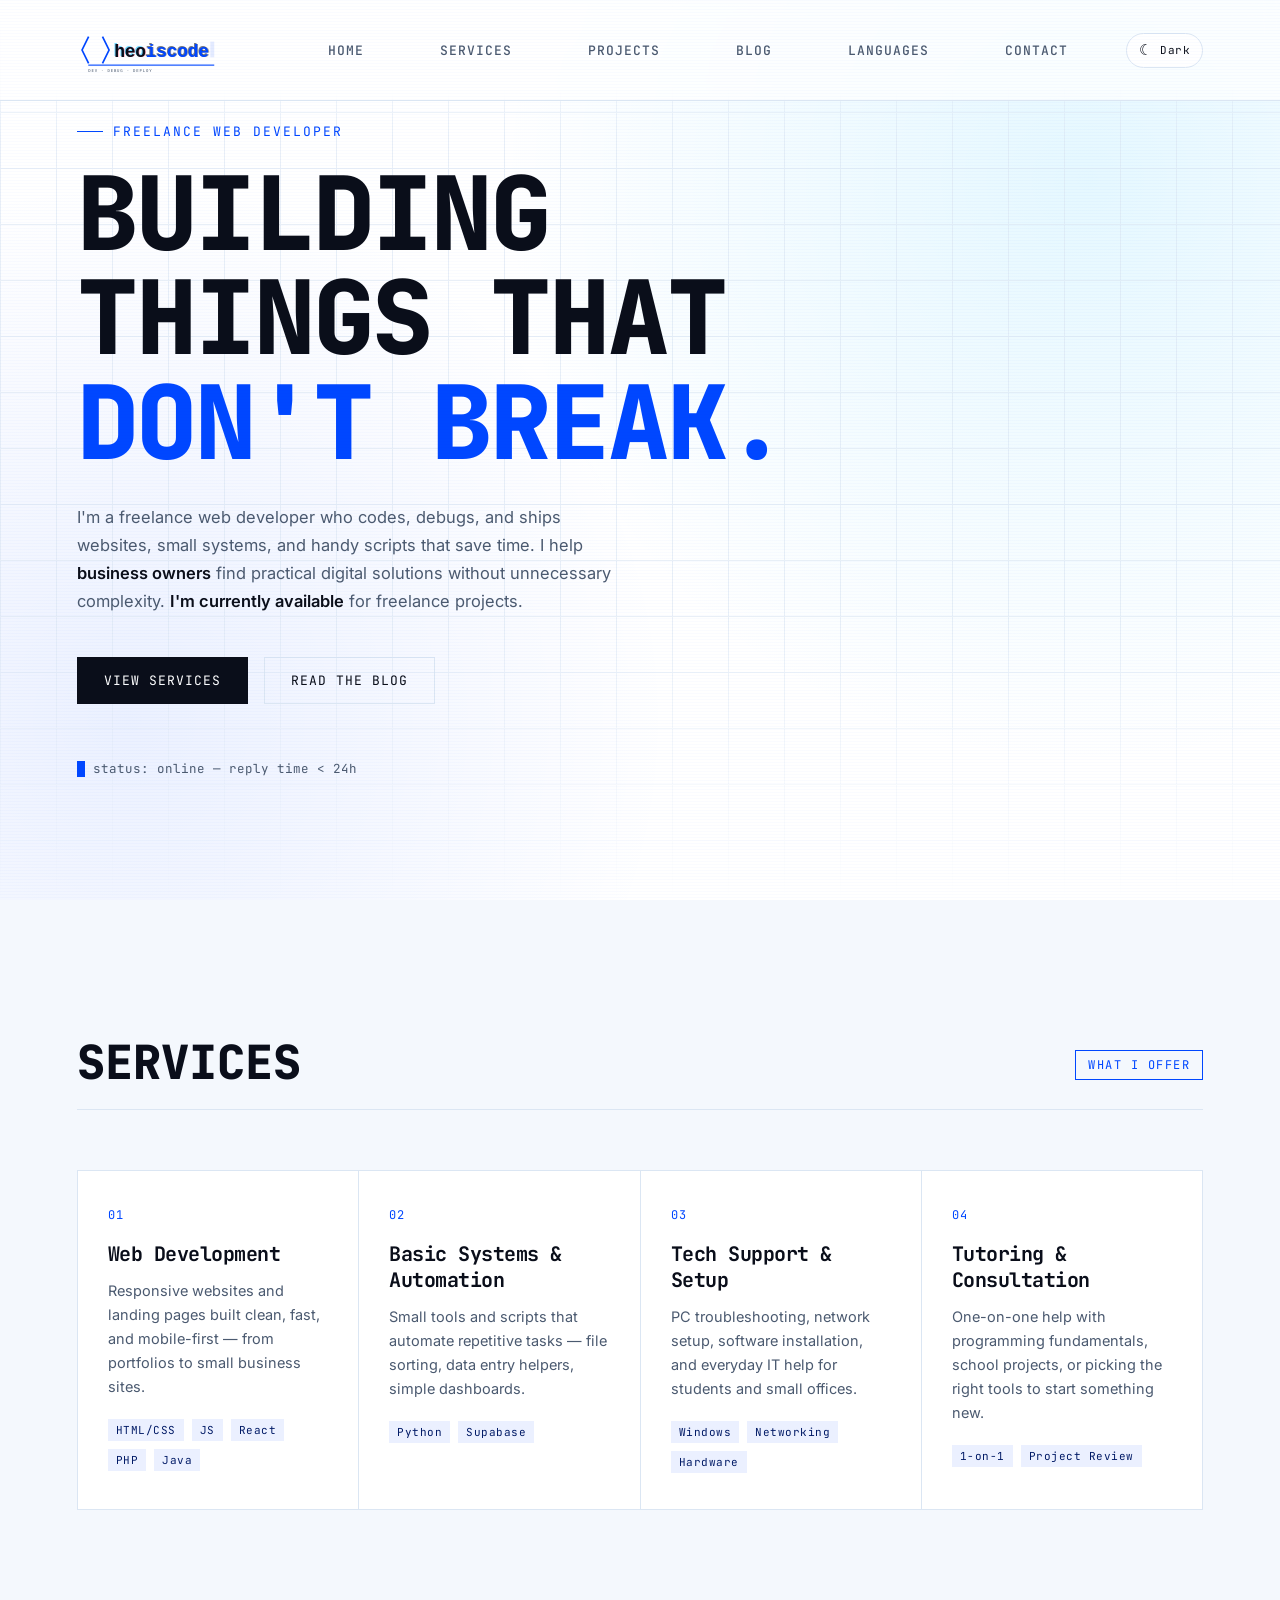
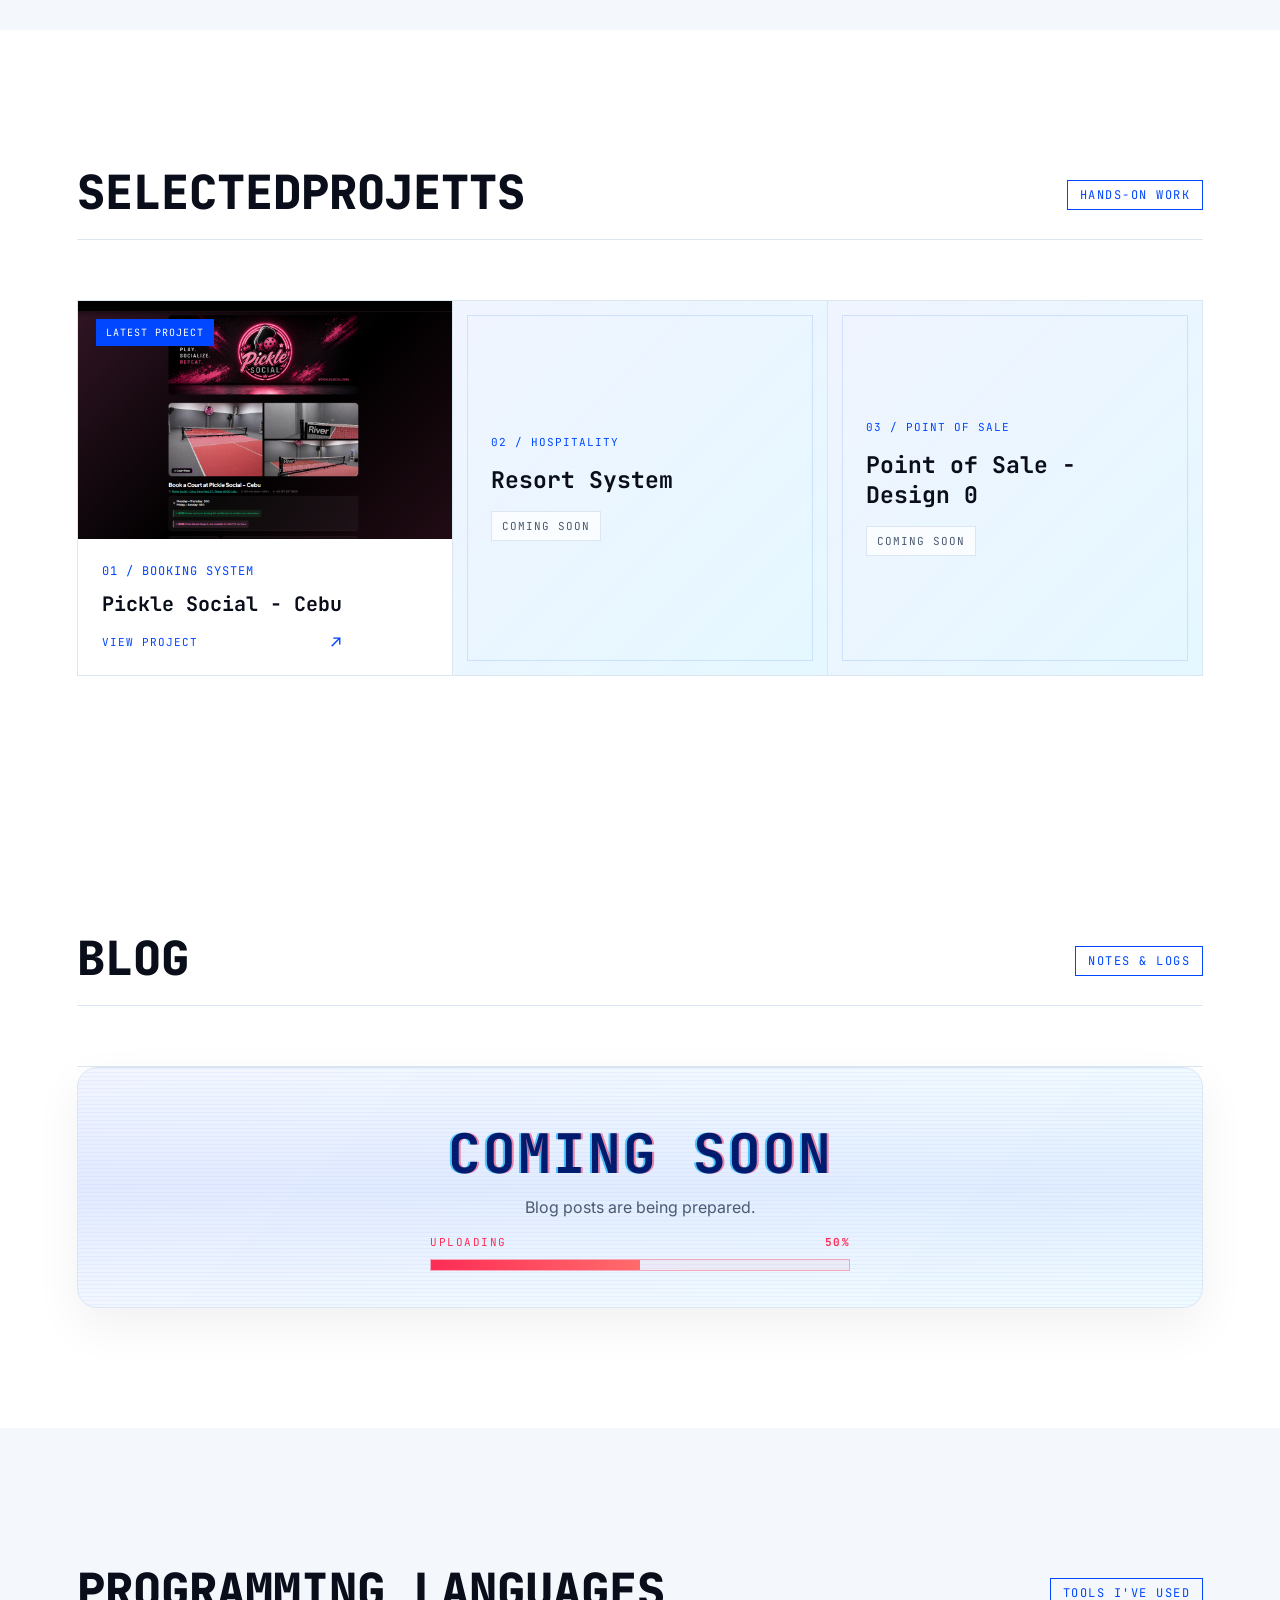
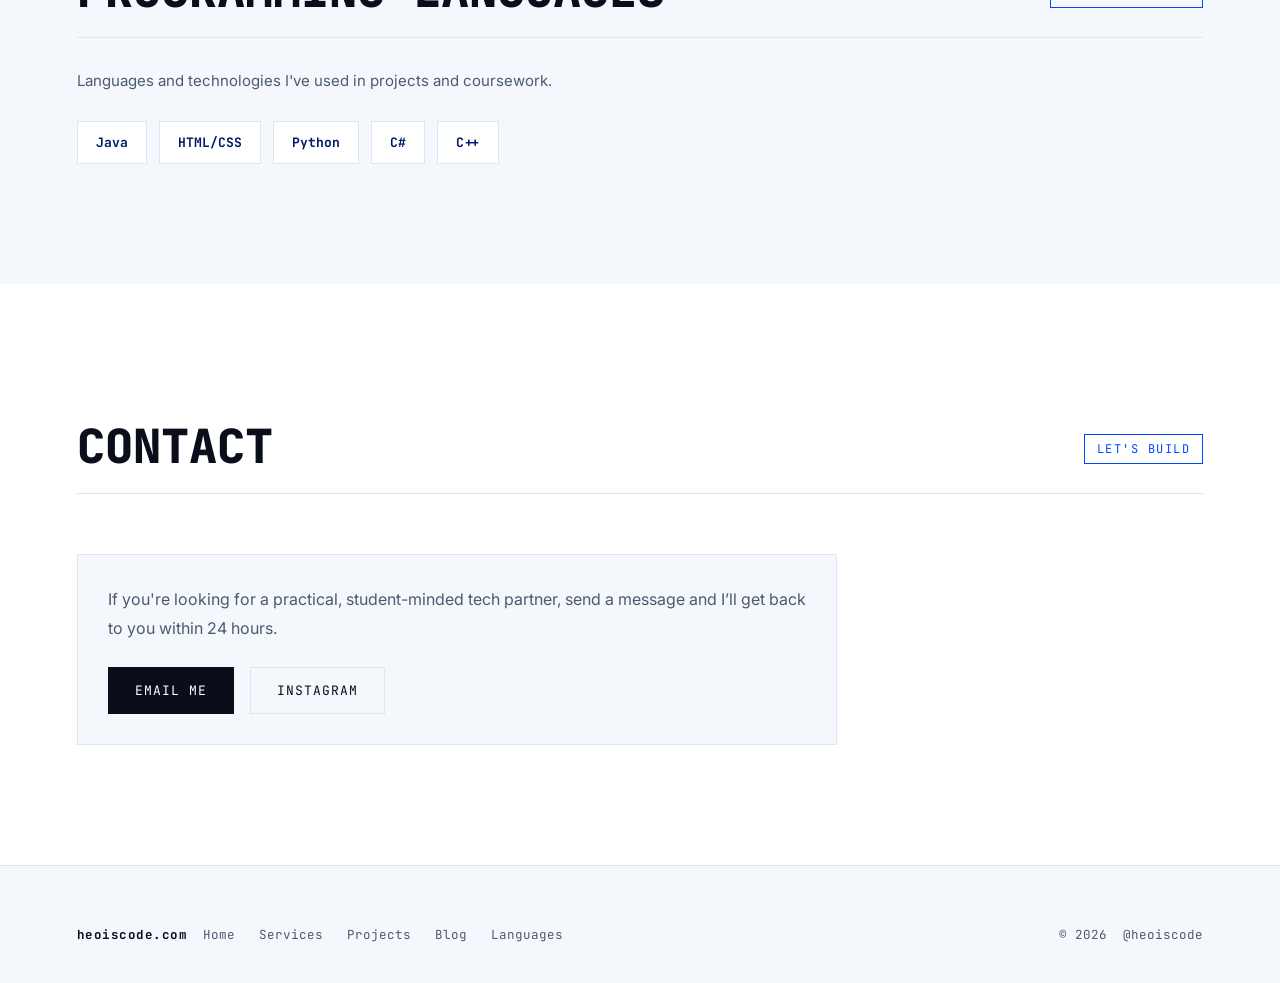
==== commit dbc98420: "Add files via upload" ====
--- a/index.html
+++ b/index.html
@@ -44,24 +44,30 @@
       <li><a href="#services">Services</a></li>
       <li><a href="#projects">Projects</a></li>
       <li><a href="#blog">Blog</a></li>
+      <li><a href="#languages">Languages</a></li>
       <li><a href="#contact">Contact</a></li>
+      <li>
+        <button class="theme-toggle" type="button" aria-label="Switch to dark mode" aria-pressed="false">
+          <span class="theme-toggle-icon" aria-hidden="true">☾</span>
+          <span class="theme-toggle-label">Dark</span>
+        </button>
+      </li>
     </ul>
   </nav>
 
   <header class="hero" id="home">
     <div class="hero-grid"></div>
     <div class="glitch-wrap">
-      <p class="eyebrow">IT Student · Freelance Dev</p>
+      <p class="eyebrow">Freelance Web Developer</p>
       <h1 class="glitch" data-text="BUILDING&#10;THINGS THAT&#10;DON'T BREAK.">
         <span>BUILDING</span>
         <span>THINGS THAT</span>
         <span class="accent">DON'T BREAK.</span>
       </h1>
       <p class="hero-sub">
-        I'm an IT student who codes, debugs, and ships — websites, small systems,
-        and the odd script that saves someone an afternoon. I also help <b>business owners</b>
-        get practical digital solutions without the unnecessary complexity. <b>Currently open</b>
-        for freelance and student-rate projects.
+        I'm a freelance web developer who codes, debugs, and ships websites, small systems,
+        and handy scripts that save time. I help <b>business owners</b> find practical digital
+        solutions without unnecessary complexity. <b>I'm currently available</b> for freelance projects.
       </p>
       <div class="hero-cta">
         <a href="#services" class="btn">View Services</a>
@@ -112,21 +118,89 @@
       <span class="tag">hands-on work</span>
     </div>
     <div class="projects-grid">
-      <div class="coming-soon-block">
-        <h3>COMING SOON</h3>
-        <p>New project highlights are being prepared.</p>
-        <div class="download-meter">
-          <div class="download-head">
-            <span>DOWNLOADING</span>
-            <strong>50%</strong>
-          </div>
-          <div class="download-bar">
-            <span></span>
-          </div>
-        </div>
-      </div>
-    </div>
-  </section>
+      <button class="project-card" type="button" aria-haspopup="dialog" aria-controls="pickle-social-modal">
+        <span class="project-image-wrap">
+          <img
+            class="project-image"
+            src="assets/images/pickle-social-booking.png"
+            alt="Pickle Social Cebu online court booking page"
+          >
+          <span class="project-badge">LATEST PROJECT</span>
+        </span>
+        <span class="project-card-copy">
+          <span class="idx">01 / BOOKING SYSTEM</span>
+          <span class="project-card-title">Pickle Social - Cebu</span>
+          <span class="project-card-description">A booking system for Pickle Social Cebu's pickleball community.</span>
+          <span class="project-card-link">VIEW PROJECT <span aria-hidden="true">↗</span></span>
+        </span>
+      </button>
+      <article class="project-card project-card-coming">
+        <span class="project-coming-index">02 / HOSPITALITY</span>
+        <span class="project-card-title">Resort System</span>
+        <span class="project-coming-status">COMING SOON</span>
+      </article>
+      <article class="project-card project-card-coming">
+        <span class="project-coming-index">03 / POINT OF SALE</span>
+        <span class="project-card-title">Point of Sale - Design 0</span>
+        <span class="project-coming-status">COMING SOON</span>
+      </article>
+    </div>
+  </section>
+
+  <dialog class="project-modal" id="pickle-social-modal" aria-labelledby="pickle-social-title">
+    <div class="project-modal-shell">
+      <form method="dialog" class="project-modal-close-wrap">
+        <button class="project-modal-close" type="submit" aria-label="Close project details">×</button>
+      </form>
+      <div class="project-modal-image">
+        <img
+          src="assets/images/pickle-social-booking.png"
+          alt="Pickle Social Cebu online court booking page"
+        >
+      </div>
+      <div class="project-modal-content">
+        <p class="eyebrow">PROJECT 01 <span aria-hidden="true">/</span> BOOKING SYSTEM</p>
+        <h2 id="pickle-social-title">Pickle Social - Cebu</h2>
+        <p class="project-modal-summary">A convenient online way for the Pickle Social Cebu community to book a pickleball court.</p>
+        <a
+          class="project-live-link"
+          href="https://picklesocialcebu.site"
+          target="_blank"
+          rel="noopener noreferrer"
+        >
+          <span>
+            <span class="project-live-label">LIVE PROJECT</span>
+            <span class="project-live-url">picklesocialcebu.site</span>
+          </span>
+          <span class="project-live-action">VISIT SITE <span aria-hidden="true">↗</span></span>
+        </a>
+
+        <section class="project-detail">
+          <h3>ABOUT THE PROJECT</h3>
+          <p>A booking system for Pickle Social Cebu, helping its pickleball community arrange bookings in one place.</p>
+        </section>
+
+        <section class="project-detail">
+          <h3>LOCATION</h3>
+          <p>It is made for the pickleball community in Cebu, Philippines. The specific venue can be added when confirmed.</p>
+        </section>
+
+        <section class="project-detail">
+          <h3>DEVELOPMENT</h3>
+          <p>I developed it as a digital booking system for Pickle Social Cebu. The goal was to make arranging a booking straightforward for the pickleball community.</p>
+        </section>
+
+        <section class="project-detail">
+          <h3>LESSONS LEARNED</h3>
+          <ul>
+            <li>A booking flow should make the next step clear to users.</li>
+            <li>Keep booking details easy to review before users confirm.</li>
+            <li>Design for mobile so users can make bookings wherever they are.</li>
+          </ul>
+        </section>
+      </div>
+    </div>
+  </dialog>
 
   <section id="blog">
     <div class="section-head">
@@ -150,6 +224,21 @@
     </div>
   </section>
 
+  <section id="languages">
+    <div class="section-head">
+      <h2 class="scroll-shuffle">Programming Languages</h2>
+      <span class="tag">tools I've used</span>
+    </div>
+    <p class="languages-intro">Languages and technologies I've used in projects and coursework.</p>
+    <ul class="languages-list" aria-label="Programming languages and technologies">
+      <li>Java</li>
+      <li>HTML/CSS</li>
+      <li>Python</li>
+      <li>C#</li>
+      <li>C++</li>
+    </ul>
+  </section>
+
   <section id="contact">
     <div class="section-head">
       <h2 class="scroll-shuffle">Contact</h2>
@@ -173,6 +262,7 @@
       <a href="#services">Services</a>
       <a href="#projects">Projects</a>
       <a href="/blog">Blog</a>
+      <a href="#languages">Languages</a>
     </div>
     <div class="copyright">© <span id="year"></span> &nbsp;@heoiscode</div>
   </footer>
--- a/assets/css/styles.css
+++ b/assets/css/styles.css
@@ -8,8 +8,22 @@
   --blue-deep: #001a66;
   --blue-bright: #00b8ff;
   --blue-red-split: #ff2d55;
+  --surface-hover: #eef5ff;
   --mono: 'JetBrains Mono', monospace;
   --sans: 'Inter', sans-serif;
+}
+
+:root[data-theme="dark"] {
+  color-scheme: dark;
+  --white: #10141d;
+  --paper: #0b0f17;
+  --line: #273143;
+  --ink: #edf2fc;
+  --ink-soft: #a8b3c7;
+  --blue: #7b9dff;
+  --blue-deep: #c0d0ff;
+  --blue-bright: #45d5ff;
+  --surface-hover: #192233;
 }
 
 * {
@@ -27,6 +41,7 @@
   color: var(--ink);
   font-family: var(--sans);
   overflow-x: hidden;
+  transition: background-color 0.25s ease, color 0.25s ease;
 }
 
 .loading-screen {
@@ -129,6 +144,14 @@
   border-bottom: 1px solid var(--line);
 }
 
+:root[data-theme="dark"] .loading-screen {
+  background: rgba(11, 15, 23, 0.96);
+}
+
+:root[data-theme="dark"] nav {
+  background: rgba(11, 15, 23, 0.82);
+}
+
 .logo {
   display: flex;
   align-items: center;
@@ -154,12 +177,51 @@
 
 .navlinks {
   display: flex;
+  align-items: center;
   gap: 40px;
   font-family: var(--mono);
   font-size: 13px;
   font-weight: 500;
   text-transform: uppercase;
   letter-spacing: 1px;
+}
+
+.navlinks > li {
+  display: flex;
+  align-items: center;
+}
+
+.theme-toggle {
+  display: inline-flex;
+  align-items: center;
+  justify-content: center;
+  gap: 8px;
+  flex: 0 0 auto;
+  padding: 9px 12px;
+  border: 1px solid var(--line);
+  border-radius: 999px;
+  background: var(--white);
+  color: var(--ink);
+  font-family: var(--mono);
+  font-size: 11px;
+  letter-spacing: 0.5px;
+  cursor: pointer;
+  transition: border-color 0.2s ease, background-color 0.2s ease, color 0.2s ease;
+}
+
+.theme-toggle:hover {
+  border-color: var(--blue);
+  color: var(--blue);
+}
+
+.theme-toggle:focus-visible {
+  outline: 3px solid var(--blue-bright);
+  outline-offset: 3px;
+}
+
+.theme-toggle-icon {
+  font-size: 15px;
+  line-height: 1;
 }
 
 .nav-toggle {
@@ -622,7 +684,7 @@
 
 .service-card:hover,
 .project-card:hover {
-  background: #eef5ff;
+  background: var(--surface-hover);
 }
 
 .service-card .idx,
@@ -684,12 +746,443 @@
   width: 100%;
 }
 
+.project-card {
+  display: block;
+  width: 100%;
+  padding: 0;
+  border: 0;
+  color: inherit;
+  font: inherit;
+  text-align: left;
+  cursor: pointer;
+}
+
+.project-card-coming {
+  display: flex;
+  flex-direction: column;
+  justify-content: center;
+  align-items: flex-start;
+  padding: clamp(24px, 3vw, 40px);
+  background:
+    linear-gradient(135deg, rgba(0, 71, 255, 0.06), rgba(0, 184, 255, 0.1)),
+    var(--white);
+}
+
+.project-card-coming::before {
+  content: "";
+  position: absolute;
+  inset: 14px;
+  border: 1px solid rgba(0, 71, 255, 0.12);
+  pointer-events: none;
+}
+
+.project-coming-index,
+.project-coming-status {
+  position: relative;
+  z-index: 1;
+  font-family: var(--mono);
+  font-size: 11px;
+  letter-spacing: 1px;
+}
+
+.project-coming-index {
+  color: var(--blue);
+}
+
+.project-card-coming .project-card-title {
+  max-width: 100%;
+  margin: 16px 0;
+  font-size: clamp(18px, 2vw, 23px);
+}
+
+.project-coming-status {
+  padding: 7px 10px;
+  border: 1px solid var(--line);
+  background: rgba(255, 255, 255, 0.75);
+  color: var(--ink-soft);
+}
+
+:root[data-theme="dark"] .project-coming-status {
+  background: rgba(16, 20, 29, 0.85);
+}
+
+.project-card:focus-visible,
+.project-modal-close:focus-visible {
+  outline: 3px solid var(--blue-bright);
+  outline-offset: 4px;
+}
+
+.project-image-wrap {
+  display: block;
+  position: relative;
+  height: clamp(210px, 28vw, 340px);
+  overflow: hidden;
+  background: var(--paper);
+}
+
+.project-image {
+  display: block;
+  width: 100%;
+  height: 100%;
+  object-fit: cover;
+  object-position: center 35%;
+  transition: transform 0.35s ease;
+}
+
+.project-card:hover .project-image,
+.project-card:focus-visible .project-image {
+  transform: scale(1.035);
+}
+
+.project-badge {
+  position: absolute;
+  top: 18px;
+  left: 18px;
+  padding: 7px 10px;
+  background: var(--blue);
+  color: var(--white);
+  font-family: var(--mono);
+  font-size: 10px;
+  letter-spacing: 1px;
+}
+
+.project-card-copy {
+  display: block;
+  padding: 26px 30px 30px;
+}
+
+.project-card-title {
+  display: block;
+  margin: 12px 0 8px;
+  font-family: var(--mono);
+  font-size: 20px;
+  font-weight: 700;
+}
+
+.project-card-description {
+  display: block;
+  color: var(--ink-soft);
+  font-size: 14.5px;
+  line-height: 1.65;
+}
+
+.project-card-link {
+  display: flex;
+  align-items: center;
+  justify-content: space-between;
+  margin-top: 22px;
+  color: var(--blue);
+  font-family: var(--mono);
+  font-size: 11px;
+  letter-spacing: 1px;
+}
+
+.project-card-link span {
+  font-size: 17px;
+  transition: transform 0.2s ease;
+}
+
+.project-card:hover .project-card-link span,
+.project-card:focus-visible .project-card-link span {
+  transform: translate(3px, -3px);
+}
+
+@media (min-width: 721px) {
+  .project-card {
+    display: flex;
+    flex-direction: column;
+    aspect-ratio: 1;
+  }
+
+  .project-image-wrap {
+    flex: 1;
+    min-height: 0;
+    height: auto;
+  }
+
+  .project-card-copy {
+    flex: 0 0 auto;
+    padding: 20px 24px 22px;
+  }
+
+  .project-card-copy .project-card-description {
+    display: none;
+  }
+
+  .project-card-link {
+    margin-top: 14px;
+  }
+}
+
+.project-modal {
+  width: min(1040px, calc(100vw - 32px));
+  max-width: none;
+  max-height: min(88vh, 900px);
+  margin: auto;
+  padding: 0;
+  border: 1px solid rgba(255, 255, 255, 0.18);
+  border-radius: 18px;
+  background: var(--white);
+  color: var(--ink);
+  box-shadow: 0 32px 100px rgba(0, 0, 0, 0.38);
+}
+
+.project-modal::backdrop {
+  background: rgba(5, 12, 30, 0.72);
+  backdrop-filter: blur(5px);
+}
+
+.project-modal-shell {
+  position: relative;
+  display: flex;
+  flex-direction: column;
+  max-height: min(88vh, 900px);
+  overflow: auto;
+}
+
+@keyframes projectModalGlitch {
+  0% {
+    opacity: 0;
+    transform: translateY(12px);
+    clip-path: inset(0 0 100% 0);
+    filter: drop-shadow(-6px 0 var(--blue-bright)) drop-shadow(6px 0 var(--blue-red-split));
+  }
+  18% {
+    opacity: 1;
+    transform: translate(-4px, 0);
+    clip-path: inset(12% 0 68% 0);
+  }
+  28% {
+    transform: translate(4px, 0);
+    clip-path: inset(55% 0 24% 0);
+  }
+  42% {
+    transform: translate(-2px, 0);
+    clip-path: inset(0);
+  }
+  58% {
+    transform: translate(2px, 0);
+    filter: drop-shadow(-2px 0 var(--blue-bright)) drop-shadow(2px 0 var(--blue-red-split));
+  }
+  100% {
+    opacity: 1;
+    transform: translate(0, 0);
+    clip-path: inset(0);
+    filter: none;
+  }
+}
+
+dialog[open] .project-modal-shell {
+  animation: projectModalGlitch 520ms steps(1, end) both;
+}
+
+.project-modal-close-wrap {
+  position: absolute;
+  top: 12px;
+  right: 12px;
+  z-index: 1;
+}
+
+.project-modal-close {
+  display: grid;
+  width: 40px;
+  height: 40px;
+  place-items: center;
+  border: 1px solid var(--line);
+  border-radius: 50%;
+  background: var(--white);
+  color: var(--ink);
+  font: 28px/1 var(--sans);
+  cursor: pointer;
+  box-shadow: 0 5px 18px rgba(10, 14, 26, 0.12);
+}
+
+.project-modal-image {
+  display: grid;
+  width: 100%;
+  place-items: center;
+  padding: 28px 32px;
+  background:
+    radial-gradient(ellipse at center, rgba(255, 45, 132, 0.12), transparent 65%),
+    #10090e;
+}
+
+.project-modal-image img {
+  display: block;
+  width: 100%;
+  height: clamp(220px, 32vw, 390px);
+  object-fit: contain;
+  border: 1px solid rgba(255, 255, 255, 0.12);
+  border-radius: 10px;
+  box-shadow: 0 18px 46px rgba(0, 0, 0, 0.42);
+}
+
+.project-modal-content {
+  width: min(820px, 100%);
+  align-self: center;
+  padding: 50px 42px 38px;
+}
+
+.project-modal-content .eyebrow {
+  margin-bottom: 14px;
+  color: var(--blue);
+  font-family: var(--mono);
+  font-size: 11px;
+  letter-spacing: 1.5px;
+}
+
+.project-modal-content h2 {
+  margin-bottom: 10px;
+  font-family: var(--mono);
+  font-size: clamp(1.5rem, 3vw, 2rem);
+  letter-spacing: -1px;
+}
+
+.project-modal-summary {
+  margin-bottom: 22px;
+  color: var(--ink-soft);
+  font-size: 14px;
+  line-height: 1.7;
+}
+
+.project-live-link {
+  display: flex;
+  align-items: center;
+  justify-content: space-between;
+  gap: 16px;
+  padding: 15px 17px;
+  border: 1px solid rgba(0, 71, 255, 0.18);
+  background: linear-gradient(110deg, rgba(0, 71, 255, 0.07), rgba(0, 184, 255, 0.06));
+  transition: border-color 0.2s ease, transform 0.2s ease, box-shadow 0.2s ease;
+  animation: projectLinkFloat 3s ease-in-out infinite;
+}
+
+@keyframes projectLinkFloat {
+  0%, 100% {
+    translate: 0 0;
+  }
+  50% {
+    translate: 0 -4px;
+  }
+}
+
+.project-live-link:hover {
+  animation-play-state: paused;
+  transform: translateY(-2px);
+  border-color: rgba(0, 71, 255, 0.45);
+  box-shadow: 0 8px 22px rgba(0, 71, 255, 0.1);
+}
+
+.project-live-link:focus-visible {
+  outline: 3px solid var(--blue-bright);
+  outline-offset: 3px;
+}
+
+.project-live-link > span:first-child {
+  display: grid;
+  gap: 5px;
+  min-width: 0;
+}
+
+.project-live-label,
+.project-live-action {
+  font-family: var(--mono);
+  font-size: 10px;
+  letter-spacing: 1px;
+}
+
+.project-live-label {
+  color: var(--ink-soft);
+}
+
+.project-live-url {
+  overflow: hidden;
+  color: var(--blue-deep);
+  font-size: 13px;
+  font-weight: 700;
+  text-overflow: ellipsis;
+}
+
+.project-live-action {
+  display: flex;
+  align-items: center;
+  gap: 10px;
+  flex: 0 0 auto;
+  color: var(--blue);
+}
+
+.project-detail {
+  margin-top: 20px;
+  padding-top: 17px;
+  border-top: 1px solid var(--line);
+}
+
+.project-detail h3 {
+  margin-bottom: 7px;
+  font-family: var(--mono);
+  font-size: 11px;
+  letter-spacing: 1px;
+  color: var(--blue-deep);
+}
+
+.project-detail p,
+.project-detail li {
+  color: var(--ink-soft);
+  font-size: 13.5px;
+  line-height: 1.7;
+}
+
+.project-detail ul {
+  display: grid;
+  gap: 6px;
+  padding-left: 18px;
+  list-style: disc;
+}
+
+.project-detail li::marker {
+  color: var(--blue);
+}
+
 #projects {
   background: var(--white);
 }
 
 #blog {
   background: var(--white);
+}
+
+#languages {
+  background: var(--paper);
+}
+
+.languages-intro {
+  margin: -30px 0 28px;
+  color: var(--ink-soft);
+  font-size: 15px;
+  line-height: 1.7;
+}
+
+.languages-list {
+  display: flex;
+  flex-wrap: wrap;
+  gap: 12px;
+}
+
+.languages-list li {
+  padding: 12px 18px;
+  border: 1px solid var(--line);
+  background: var(--white);
+  color: var(--blue-deep);
+  font-family: var(--mono);
+  font-size: 13px;
+  font-weight: 700;
+  transition: border-color 0.2s ease, color 0.2s ease, transform 0.2s ease;
+}
+
+.languages-list li:hover {
+  transform: translateY(-3px);
+  border-color: var(--blue);
+  color: var(--blue);
 }
 
 .contact-card {
@@ -772,15 +1265,26 @@
 footer .brand-foot {
   color: var(--ink);
   font-weight: 700;
+  letter-spacing: 0.04em;
 }
 
 footer .foot-links {
   display: flex;
   gap: 24px;
+  flex-wrap: wrap;
+}
+
+footer .foot-links a {
+  color: var(--ink-soft);
+  transition: color 0.2s ease;
 }
 
 footer a:hover {
   color: var(--blue);
+}
+
+footer .copyright {
+  margin-left: auto;
 }
 
 body.blog-page {
@@ -851,15 +1355,23 @@
     flex-direction: column;
     gap: 12px;
     padding: 16px;
-    background: rgba(255, 255, 255, 0.98);
+    background: var(--white);
     border: 1px solid var(--line);
     border-radius: 16px;
     box-shadow: 0 14px 40px rgba(0, 26, 102, 0.08);
     font-size: 11px;
   }
 
+  nav {
+    justify-content: space-between;
+  }
+
   .navlinks.nav-open {
     display: flex;
+  }
+
+  .navlinks .theme-toggle {
+    align-self: flex-start;
   }
 
   .hero {
@@ -907,6 +1419,18 @@
     padding: 22px;
   }
 
+  .project-modal-image {
+    padding: 54px 18px 18px;
+  }
+
+  .project-modal-image img {
+    height: clamp(180px, 54vw, 280px);
+  }
+
+  .project-modal-content {
+    padding: 20px 22px 28px;
+  }
+
   section {
     padding: 80px 6vw;
   }
@@ -914,4 +1438,44 @@
   .blog-post-card {
     padding: 24px;
   }
-}
+
+  footer {
+    padding: 30px 6vw 26px;
+    align-items: center;
+    justify-content: center;
+    text-align: center;
+    gap: 12px;
+  }
+
+  footer .brand-foot,
+  footer .foot-links,
+  footer .copyright {
+    width: 100%;
+    display: flex;
+    justify-content: center;
+    align-items: center;
+    text-align: center;
+  }
+
+  footer .foot-links {
+    gap: 10px 18px;
+    font-size: 11px;
+    flex-wrap: wrap;
+  }
+
+  footer .copyright {
+    margin-left: 0;
+    color: var(--ink-soft);
+    opacity: 0.9;
+  }
+}
+
+@media (prefers-reduced-motion: reduce) {
+  dialog[open] .project-modal-shell {
+    animation: none;
+  }
+
+  .project-live-link {
+    animation: none;
+  }
+}
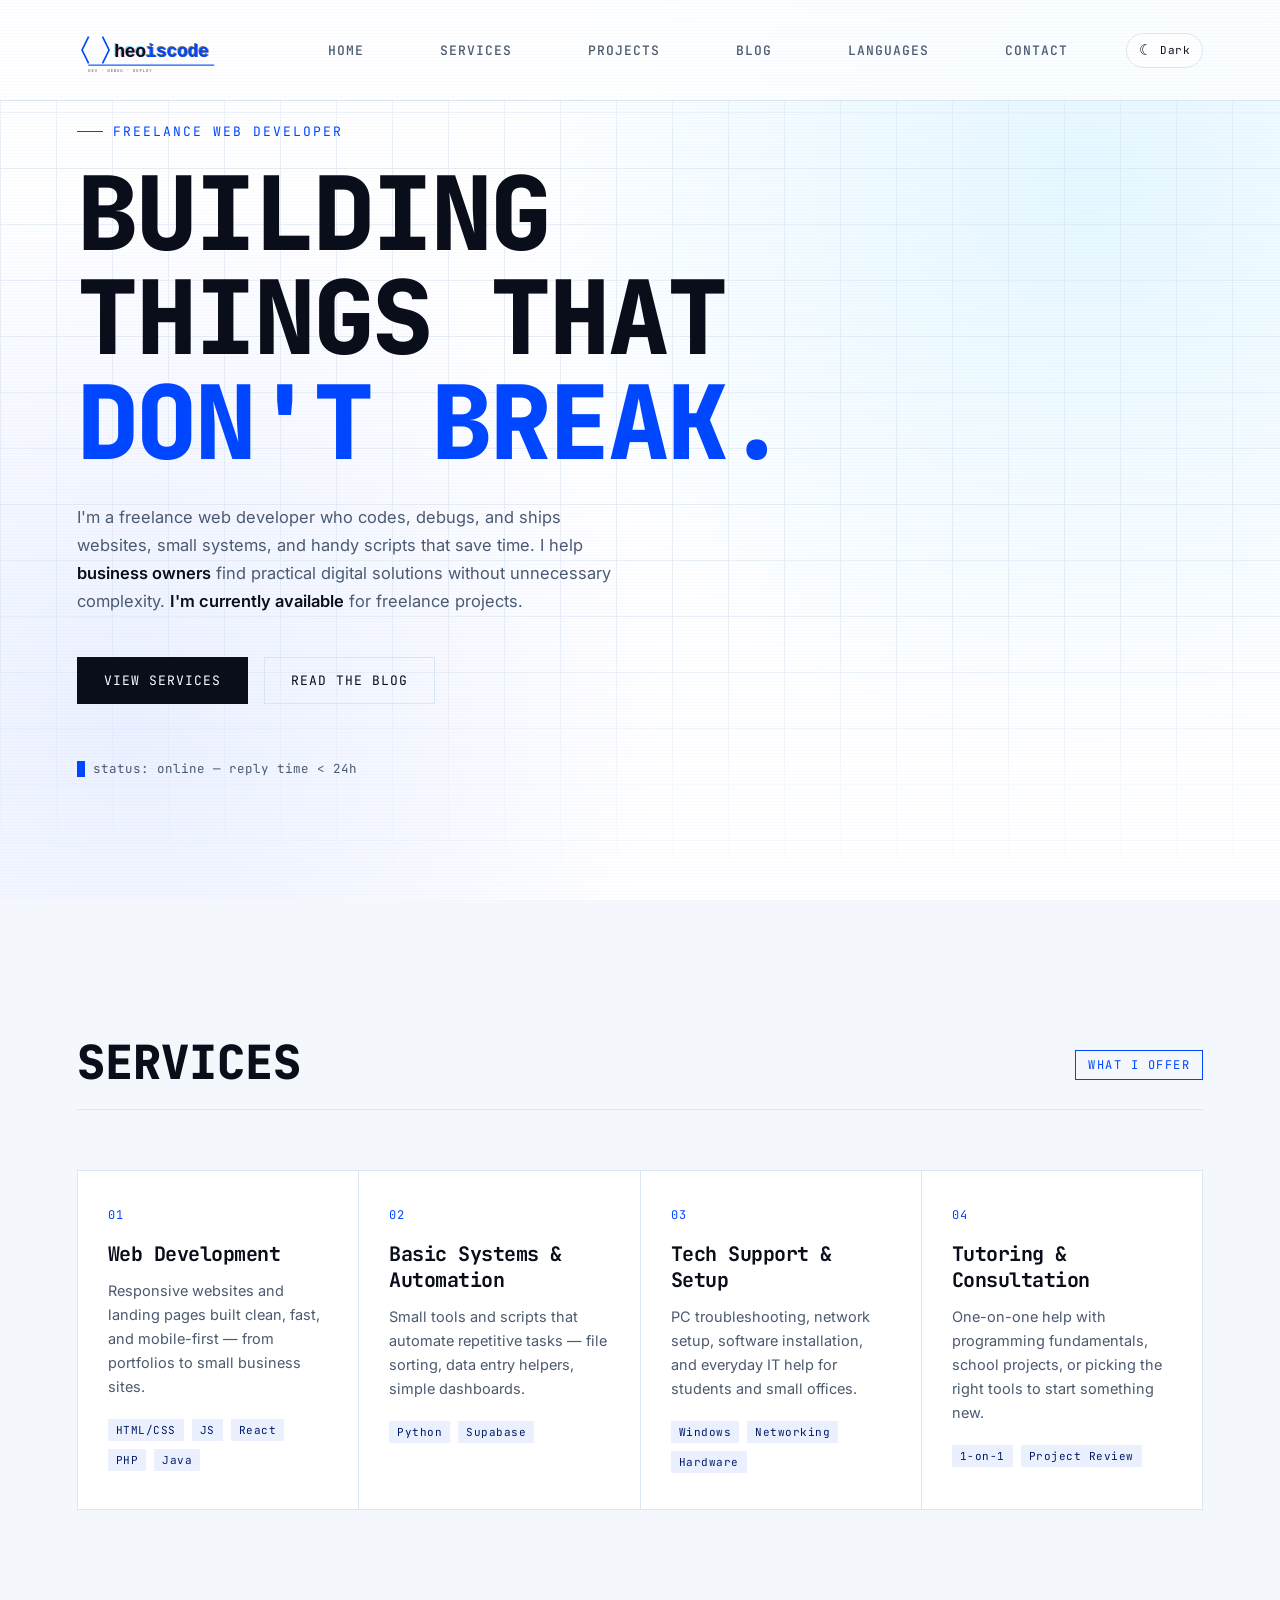
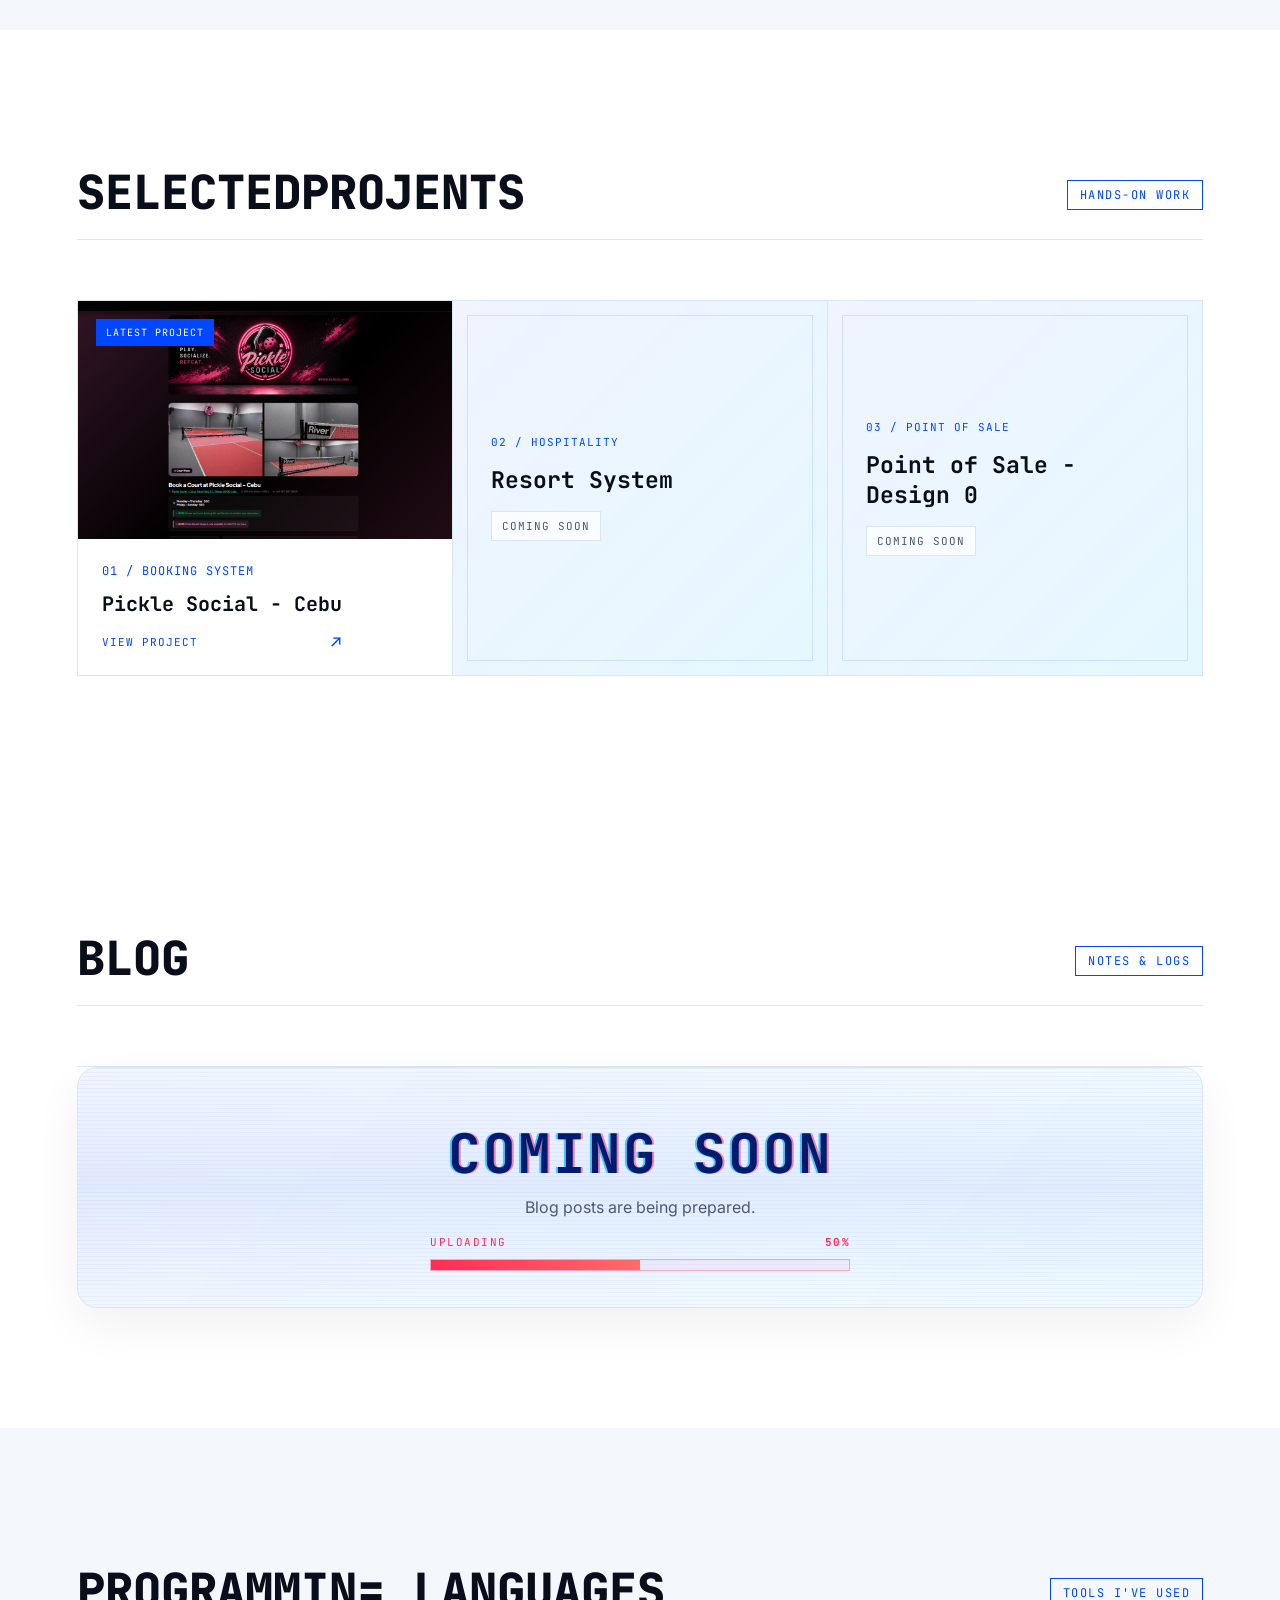
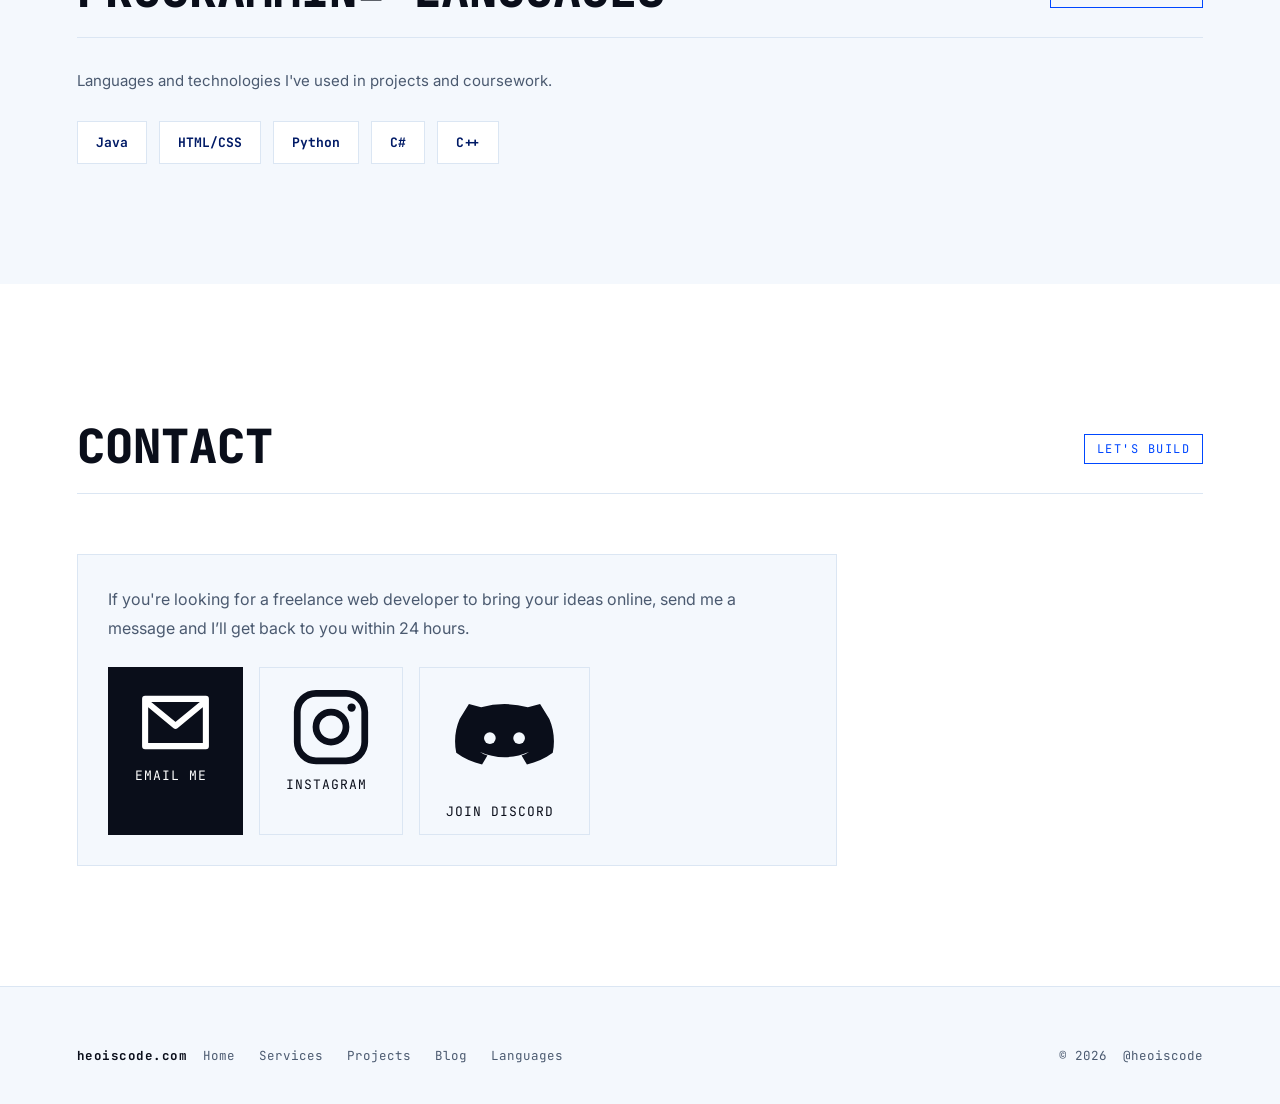
==== commit ccc21492: "Update index.html" ====
--- a/index.html
+++ b/index.html
@@ -246,11 +246,31 @@
     </div>
     <div class="contact-card">
       <p>
-        If you're looking for a practical, student-minded tech partner, send a message and I’ll get back to you within 24 hours.
+        If you're looking for a freelance web developer to bring your ideas online, send me a message and I’ll get back to you within 24 hours.
       </p>
       <div class="contact-links">
-        <a href="mailto:heoiscod@gmail.com" class="btn">Email Me</a>
-        <a href="https://www.instagram.com/chavezcodycc/" target="_blank" rel="noreferrer" class="btn ghost">Instagram</a>
+        <a href="mailto:heoiscod@gmail.com" class="btn">
+          <svg class="contact-icon" viewBox="0 0 24 24" aria-hidden="true">
+            <path d="M3 5h18v14H3zM3.5 6l8.5 7 8.5-7" fill="none" stroke="currentColor" stroke-width="1.8" stroke-linecap="round" stroke-linejoin="round"/>
+          </svg>
+          Email Me
+        </a>
+        <a href="https://www.instagram.com/chavezcodycc/" target="_blank" rel="noopener noreferrer" class="btn ghost">
+          <svg class="contact-icon" viewBox="0 0 24 24" aria-hidden="true">
+            <rect x="3" y="3" width="18" height="18" rx="5" fill="none" stroke="currentColor" stroke-width="1.8"/>
+            <circle cx="12" cy="12" r="4" fill="none" stroke="currentColor" stroke-width="1.8"/>
+            <circle cx="17.5" cy="6.8" r="1.1" fill="currentColor"/>
+          </svg>
+          Instagram
+        </a>
+        <a href="https://discord.gg/usN3TvzX9y" target="_blank" rel="noopener noreferrer" class="btn ghost">
+          <svg class="contact-icon" viewBox="0 0 24 24" aria-hidden="true">
+            <path d="M7.2 5.2 4.7 4.5 2.8 7.6c-.9 2.1-1.2 4.5-.7 6.9 1.6 1.2 3.4 2 5.3 2.4l1.1-1.8c-.6-.2-1.1-.5-1.6-.8 3.3 1.5 6.9 1.5 10.2 0-.5.3-1 .6-1.6.8l1.1 1.8c1.9-.4 3.7-1.2 5.3-2.4.5-2.4.2-4.8-.7-6.9l-1.9-3.1-2.5.7a18 18 0 0 0-9.6 0Z" fill="currentColor"/>
+            <circle cx="9" cy="11.5" r="1.2" fill="var(--paper)"/>
+            <circle cx="15" cy="11.5" r="1.2" fill="var(--paper)"/>
+          </svg>
+          Join Discord
+        </a>
       </div>
     </div>
   </section>
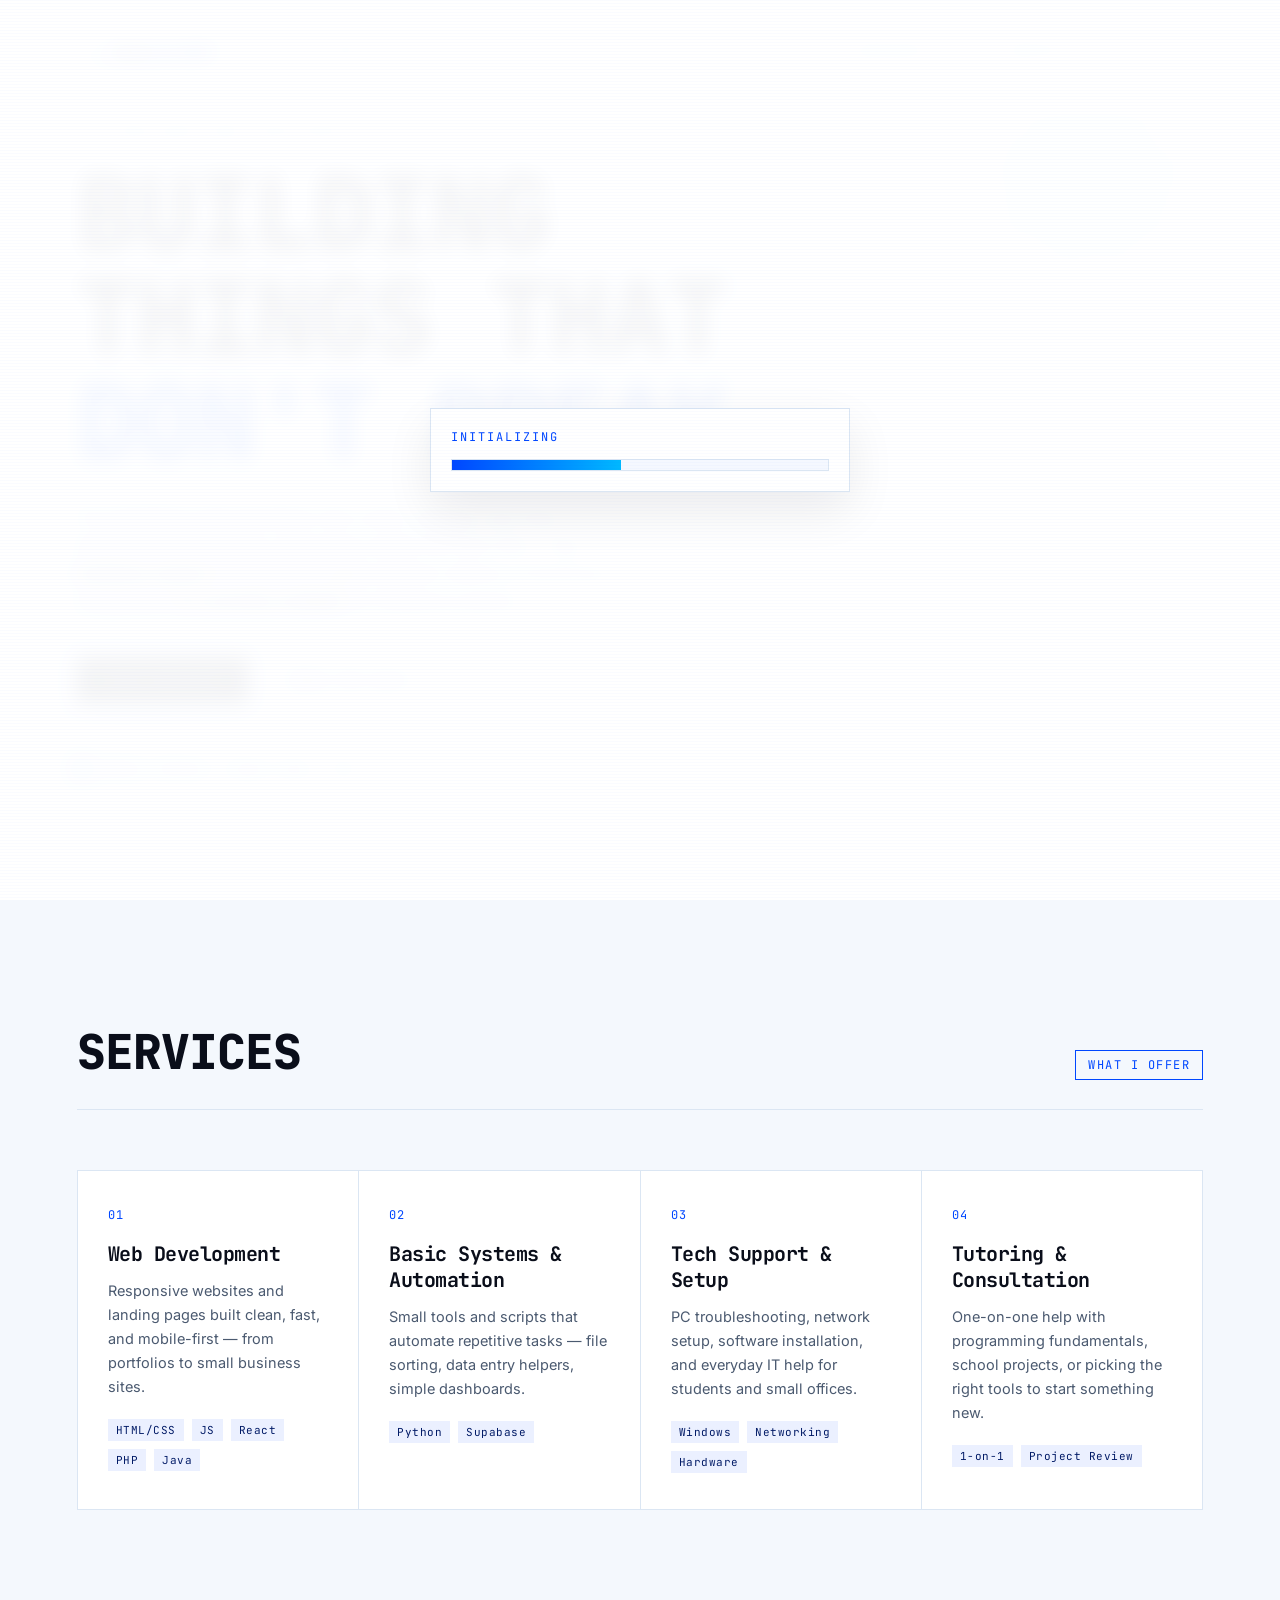
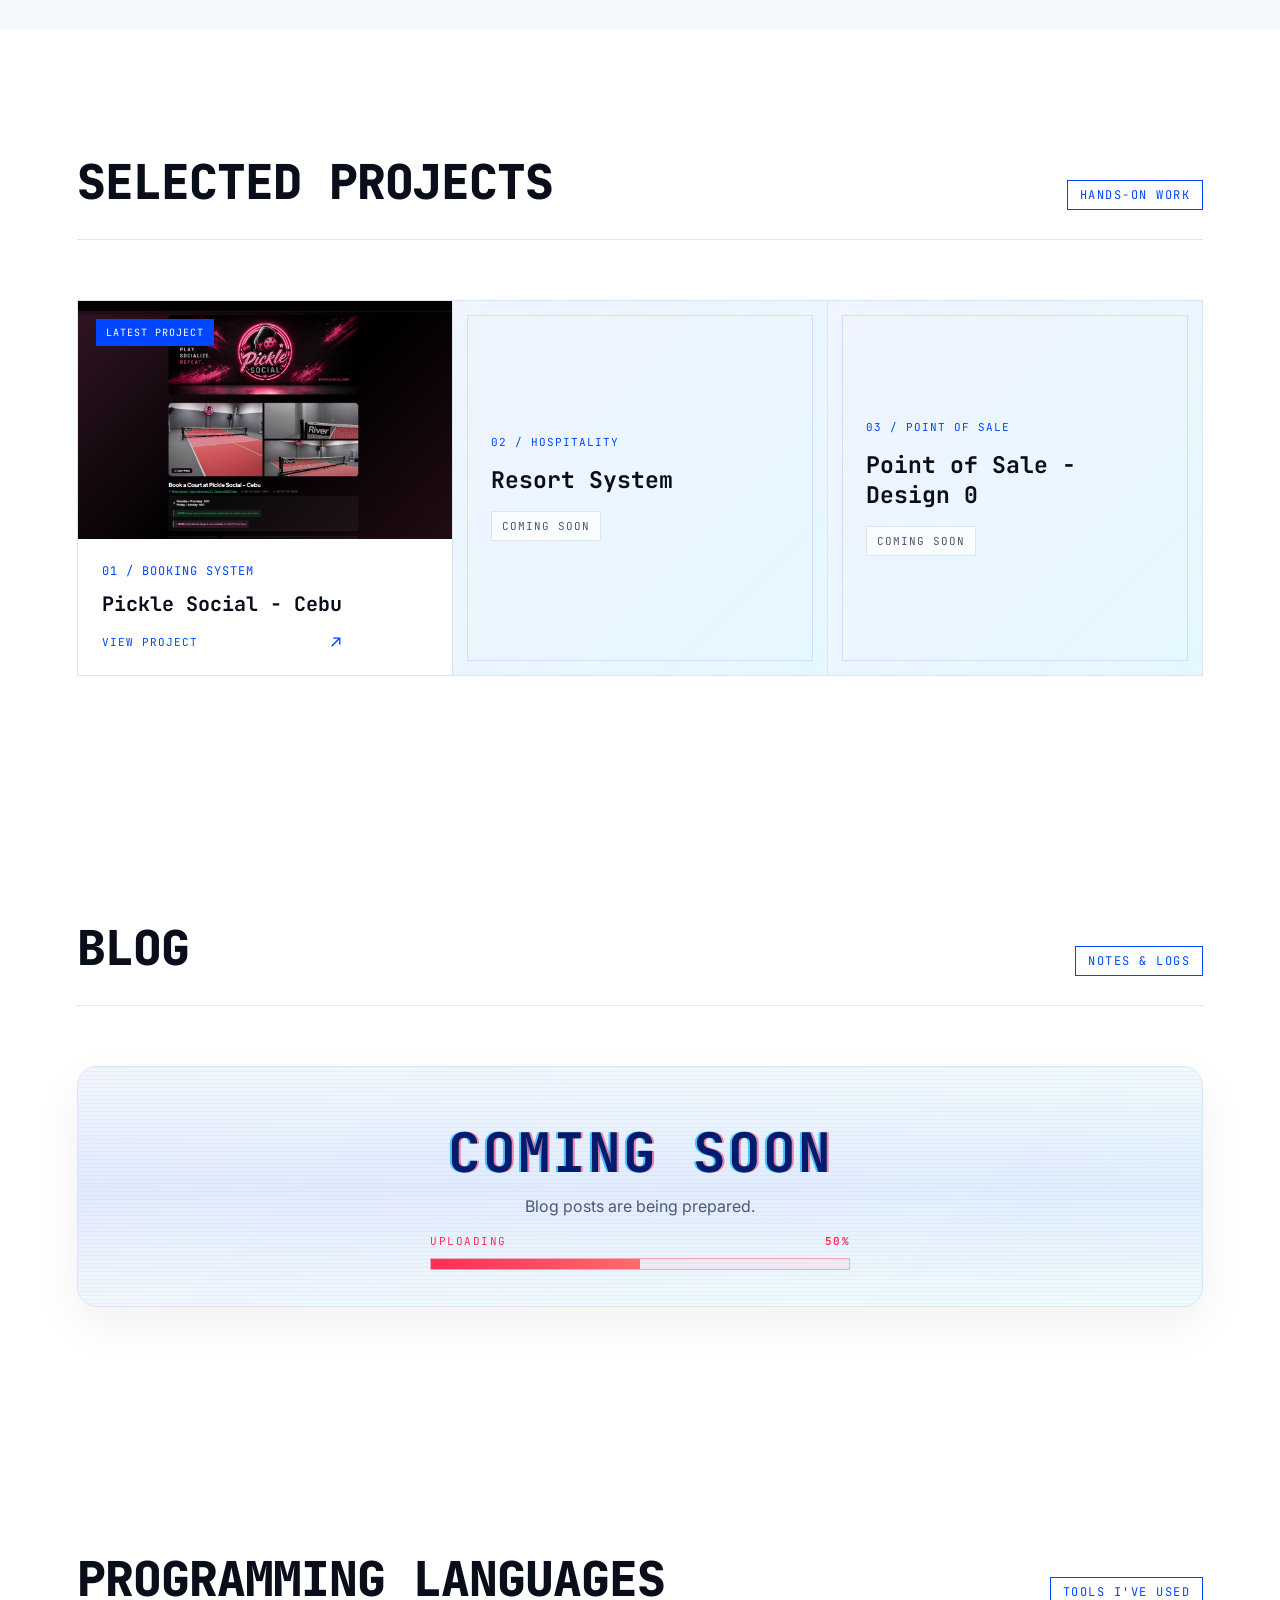
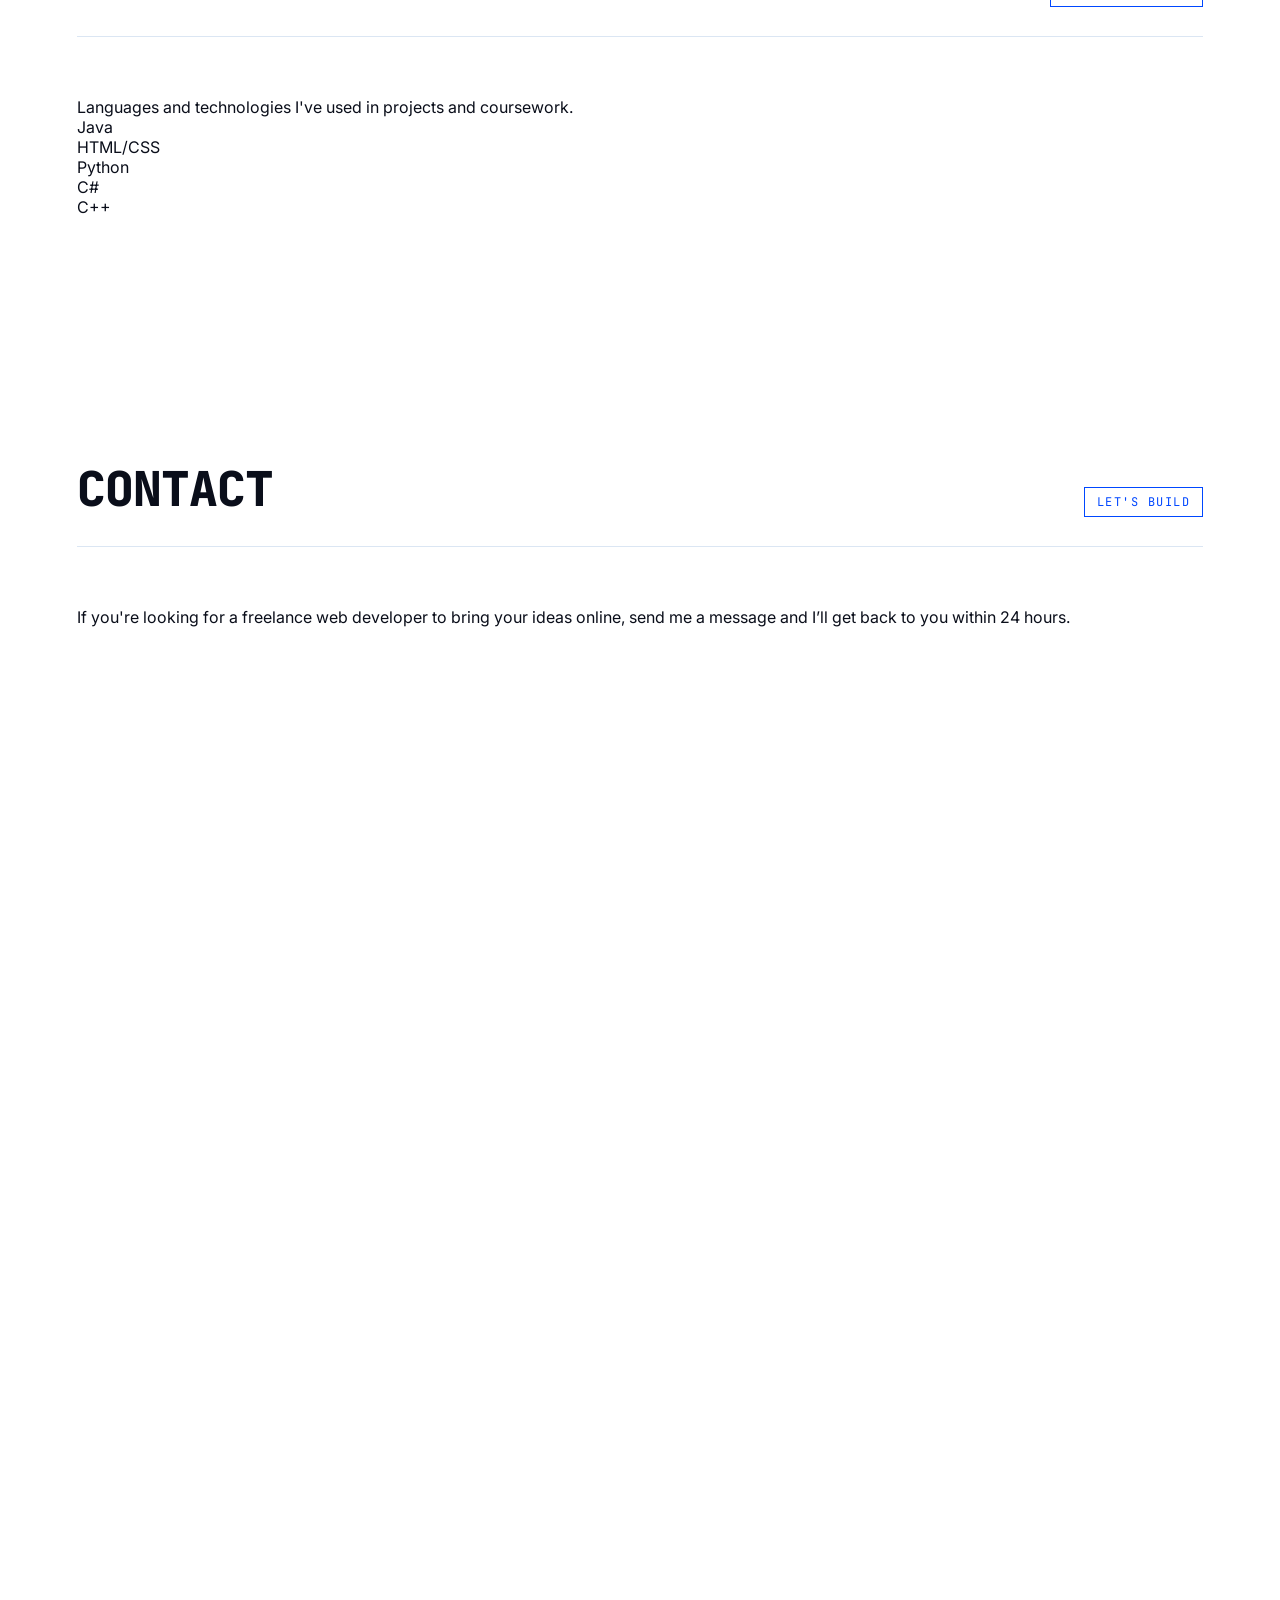
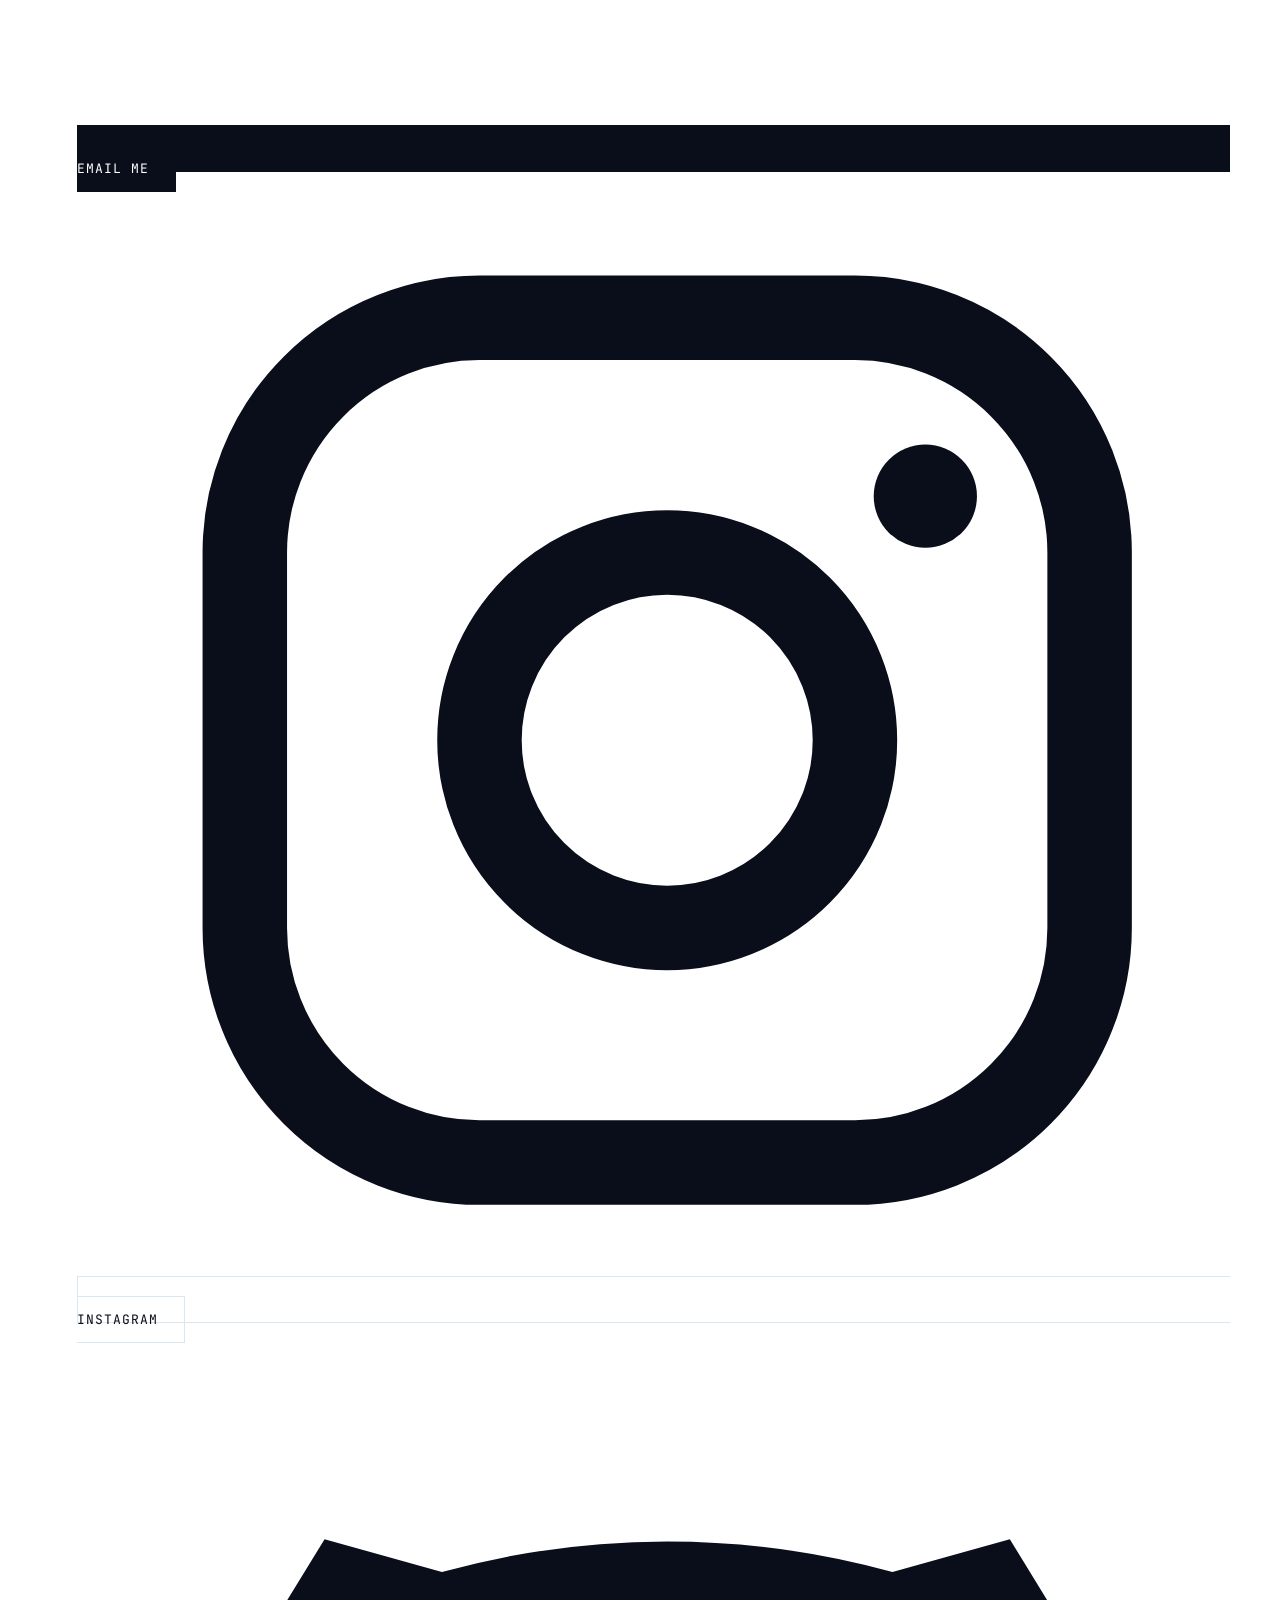
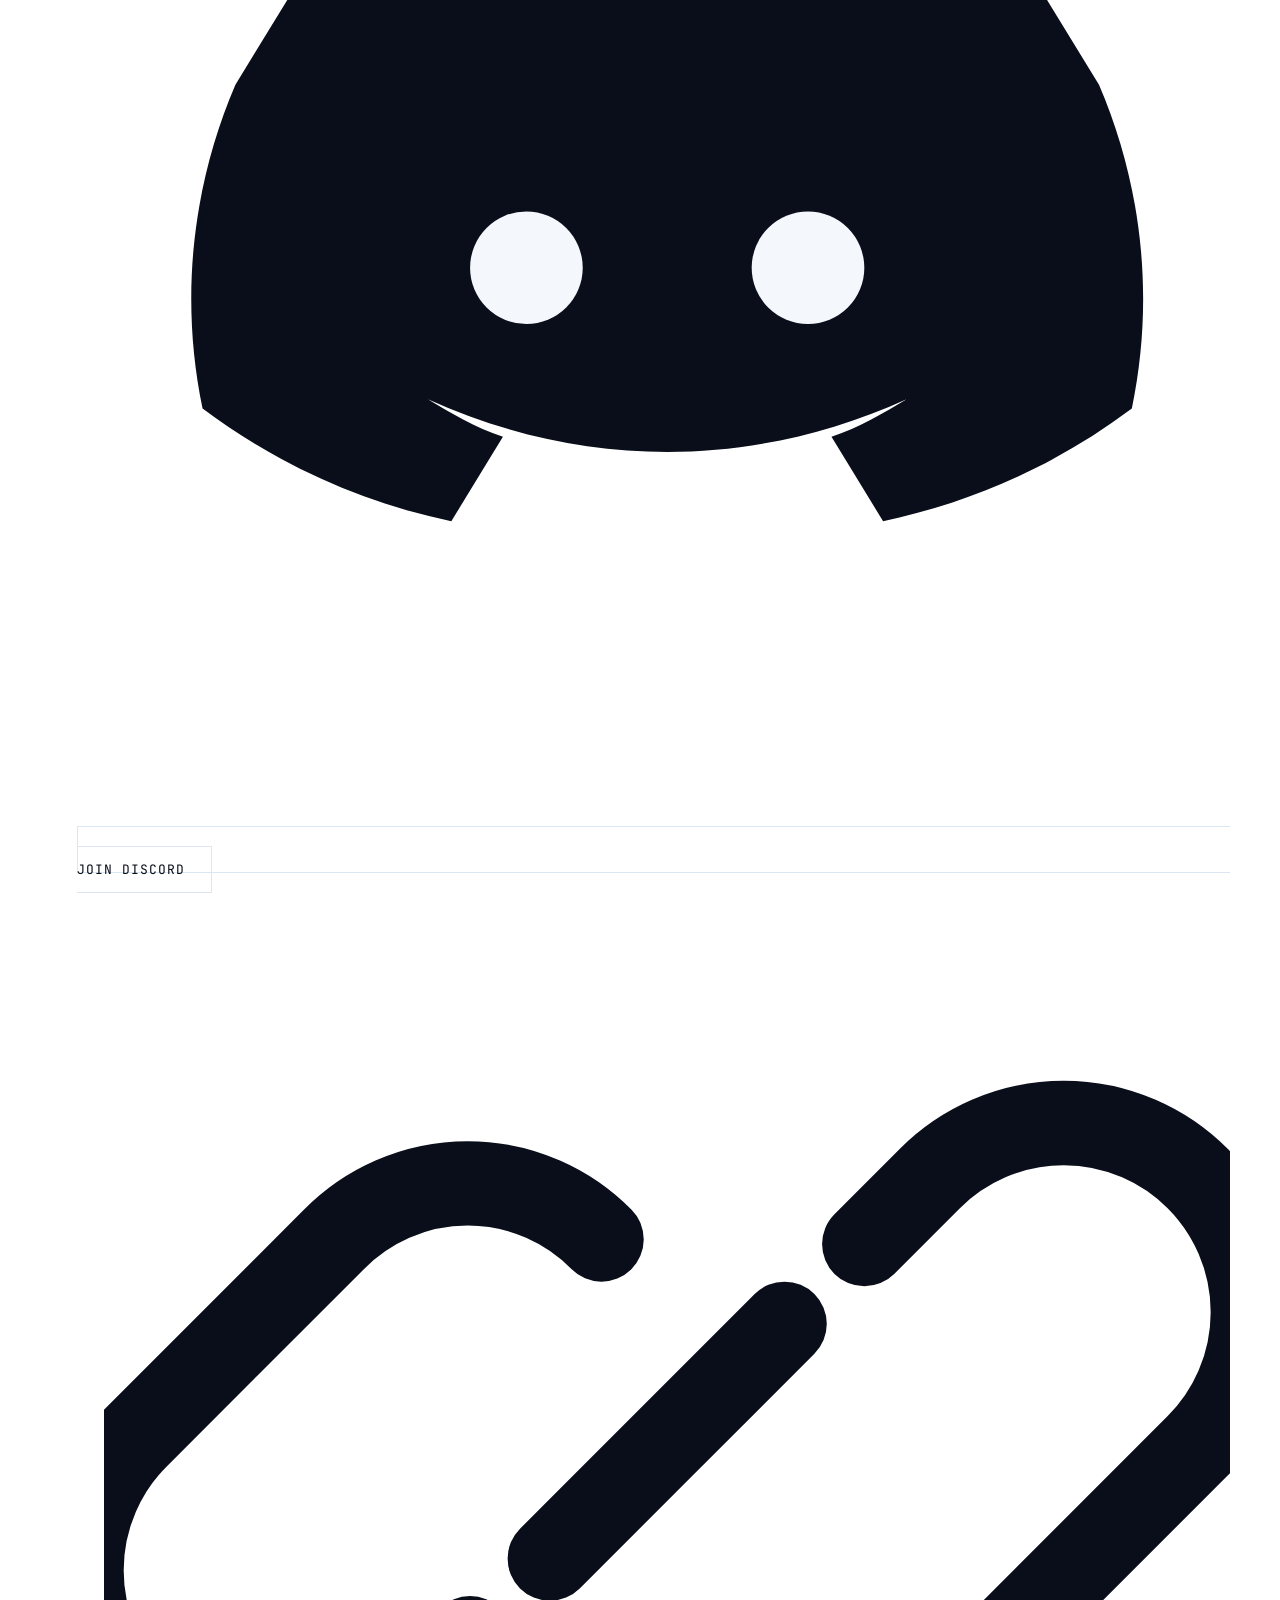
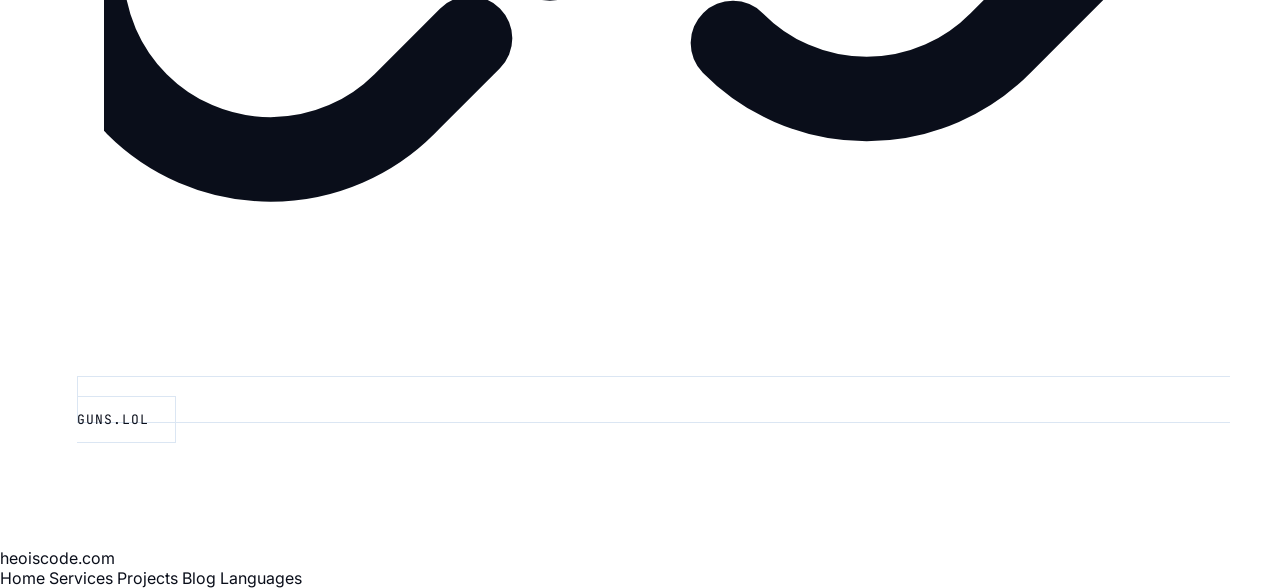
==== commit 72fb58af: "Update index.html" ====
--- a/index.html
+++ b/index.html
@@ -271,6 +271,12 @@
           </svg>
           Join Discord
         </a>
+        <a href="https://guns.lol/heoiscod" target="_blank" rel="noopener noreferrer" class="btn ghost">
+          <svg class="contact-icon" viewBox="0 0 24 24" aria-hidden="true">
+            <path d="M9.5 14.5 14.5 9.5M7.8 16.2l-1.4 1.4a4 4 0 0 1-5.7-5.7l4.2-4.2a4 4 0 0 1 5.7 0M16.2 7.8l1.4-1.4a4 4 0 0 1 5.7 5.7l-4.2 4.2a4 4 0 0 1-5.7 0" fill="none" stroke="currentColor" stroke-width="1.8" stroke-linecap="round" stroke-linejoin="round"/>
+          </svg>
+          guns.lol
+        </a>
       </div>
     </div>
   </section>
@@ -284,9 +290,3 @@
       <a href="/blog">Blog</a>
       <a href="#languages">Languages</a>
     </div>
-    <div class="copyright">© <span id="year"></span> &nbsp;@heoiscode</div>
-  </footer>
-
-  <script src="assets/js/script.js"></script>
-</body>
-</html>
--- a/assets/css/styles.css
+++ b/assets/css/styles.css
@@ -956,526 +956,3 @@
     transform: translate(4px, 0);
     clip-path: inset(55% 0 24% 0);
   }
-  42% {
-    transform: translate(-2px, 0);
-    clip-path: inset(0);
-  }
-  58% {
-    transform: translate(2px, 0);
-    filter: drop-shadow(-2px 0 var(--blue-bright)) drop-shadow(2px 0 var(--blue-red-split));
-  }
-  100% {
-    opacity: 1;
-    transform: translate(0, 0);
-    clip-path: inset(0);
-    filter: none;
-  }
-}
-
-dialog[open] .project-modal-shell {
-  animation: projectModalGlitch 520ms steps(1, end) both;
-}
-
-.project-modal-close-wrap {
-  position: absolute;
-  top: 12px;
-  right: 12px;
-  z-index: 1;
-}
-
-.project-modal-close {
-  display: grid;
-  width: 40px;
-  height: 40px;
-  place-items: center;
-  border: 1px solid var(--line);
-  border-radius: 50%;
-  background: var(--white);
-  color: var(--ink);
-  font: 28px/1 var(--sans);
-  cursor: pointer;
-  box-shadow: 0 5px 18px rgba(10, 14, 26, 0.12);
-}
-
-.project-modal-image {
-  display: grid;
-  width: 100%;
-  place-items: center;
-  padding: 28px 32px;
-  background:
-    radial-gradient(ellipse at center, rgba(255, 45, 132, 0.12), transparent 65%),
-    #10090e;
-}
-
-.project-modal-image img {
-  display: block;
-  width: 100%;
-  height: clamp(220px, 32vw, 390px);
-  object-fit: contain;
-  border: 1px solid rgba(255, 255, 255, 0.12);
-  border-radius: 10px;
-  box-shadow: 0 18px 46px rgba(0, 0, 0, 0.42);
-}
-
-.project-modal-content {
-  width: min(820px, 100%);
-  align-self: center;
-  padding: 50px 42px 38px;
-}
-
-.project-modal-content .eyebrow {
-  margin-bottom: 14px;
-  color: var(--blue);
-  font-family: var(--mono);
-  font-size: 11px;
-  letter-spacing: 1.5px;
-}
-
-.project-modal-content h2 {
-  margin-bottom: 10px;
-  font-family: var(--mono);
-  font-size: clamp(1.5rem, 3vw, 2rem);
-  letter-spacing: -1px;
-}
-
-.project-modal-summary {
-  margin-bottom: 22px;
-  color: var(--ink-soft);
-  font-size: 14px;
-  line-height: 1.7;
-}
-
-.project-live-link {
-  display: flex;
-  align-items: center;
-  justify-content: space-between;
-  gap: 16px;
-  padding: 15px 17px;
-  border: 1px solid rgba(0, 71, 255, 0.18);
-  background: linear-gradient(110deg, rgba(0, 71, 255, 0.07), rgba(0, 184, 255, 0.06));
-  transition: border-color 0.2s ease, transform 0.2s ease, box-shadow 0.2s ease;
-  animation: projectLinkFloat 3s ease-in-out infinite;
-}
-
-@keyframes projectLinkFloat {
-  0%, 100% {
-    translate: 0 0;
-  }
-  50% {
-    translate: 0 -4px;
-  }
-}
-
-.project-live-link:hover {
-  animation-play-state: paused;
-  transform: translateY(-2px);
-  border-color: rgba(0, 71, 255, 0.45);
-  box-shadow: 0 8px 22px rgba(0, 71, 255, 0.1);
-}
-
-.project-live-link:focus-visible {
-  outline: 3px solid var(--blue-bright);
-  outline-offset: 3px;
-}
-
-.project-live-link > span:first-child {
-  display: grid;
-  gap: 5px;
-  min-width: 0;
-}
-
-.project-live-label,
-.project-live-action {
-  font-family: var(--mono);
-  font-size: 10px;
-  letter-spacing: 1px;
-}
-
-.project-live-label {
-  color: var(--ink-soft);
-}
-
-.project-live-url {
-  overflow: hidden;
-  color: var(--blue-deep);
-  font-size: 13px;
-  font-weight: 700;
-  text-overflow: ellipsis;
-}
-
-.project-live-action {
-  display: flex;
-  align-items: center;
-  gap: 10px;
-  flex: 0 0 auto;
-  color: var(--blue);
-}
-
-.project-detail {
-  margin-top: 20px;
-  padding-top: 17px;
-  border-top: 1px solid var(--line);
-}
-
-.project-detail h3 {
-  margin-bottom: 7px;
-  font-family: var(--mono);
-  font-size: 11px;
-  letter-spacing: 1px;
-  color: var(--blue-deep);
-}
-
-.project-detail p,
-.project-detail li {
-  color: var(--ink-soft);
-  font-size: 13.5px;
-  line-height: 1.7;
-}
-
-.project-detail ul {
-  display: grid;
-  gap: 6px;
-  padding-left: 18px;
-  list-style: disc;
-}
-
-.project-detail li::marker {
-  color: var(--blue);
-}
-
-#projects {
-  background: var(--white);
-}
-
-#blog {
-  background: var(--white);
-}
-
-#languages {
-  background: var(--paper);
-}
-
-.languages-intro {
-  margin: -30px 0 28px;
-  color: var(--ink-soft);
-  font-size: 15px;
-  line-height: 1.7;
-}
-
-.languages-list {
-  display: flex;
-  flex-wrap: wrap;
-  gap: 12px;
-}
-
-.languages-list li {
-  padding: 12px 18px;
-  border: 1px solid var(--line);
-  background: var(--white);
-  color: var(--blue-deep);
-  font-family: var(--mono);
-  font-size: 13px;
-  font-weight: 700;
-  transition: border-color 0.2s ease, color 0.2s ease, transform 0.2s ease;
-}
-
-.languages-list li:hover {
-  transform: translateY(-3px);
-  border-color: var(--blue);
-  color: var(--blue);
-}
-
-.contact-card {
-  background: var(--paper);
-  border: 1px solid var(--line);
-  padding: 30px;
-  max-width: 760px;
-}
-
-.contact-card p {
-  font-size: 16px;
-  line-height: 1.8;
-  color: var(--ink-soft);
-  margin-bottom: 24px;
-}
-
-.contact-links {
-  display: flex;
-  gap: 16px;
-  flex-wrap: wrap;
-}
-
-.blog-list {
-  border-top: 1px solid var(--line);
-}
-
-.blog-row {
-  display: grid;
-  grid-template-columns: 110px 1fr auto;
-  align-items: center;
-  gap: 24px;
-  padding: 26px 4px;
-  border-bottom: 1px solid var(--line);
-  cursor: pointer;
-  transition: padding-left 0.25s, background 0.25s;
-}
-
-.blog-row:hover {
-  background: var(--paper);
-  padding-left: 16px;
-}
-
-.blog-row .date {
-  font-family: var(--mono);
-  font-size: 12px;
-  color: var(--blue);
-}
-
-.blog-row h4 {
-  font-size: 17px;
-  font-weight: 600;
-  color: var(--ink);
-}
-
-.blog-row .arrow {
-  font-family: var(--mono);
-  color: var(--ink-soft);
-  transition: transform 0.25s, color 0.25s;
-}
-
-.blog-row:hover .arrow {
-  transform: translateX(6px);
-  color: var(--blue);
-}
-
-footer {
-  padding: 60px 6vw 40px;
-  border-top: 1px solid var(--line);
-  display: flex;
-  align-items: center;
-  justify-content: space-between;
-  flex-wrap: wrap;
-  gap: 16px;
-  font-family: var(--mono);
-  font-size: 12.5px;
-  color: var(--ink-soft);
-  background: var(--paper);
-}
-
-footer .brand-foot {
-  color: var(--ink);
-  font-weight: 700;
-  letter-spacing: 0.04em;
-}
-
-footer .foot-links {
-  display: flex;
-  gap: 24px;
-  flex-wrap: wrap;
-}
-
-footer .foot-links a {
-  color: var(--ink-soft);
-  transition: color 0.2s ease;
-}
-
-footer a:hover {
-  color: var(--blue);
-}
-
-footer .copyright {
-  margin-left: auto;
-}
-
-body.blog-page {
-  background: var(--paper);
-}
-
-.blog-post {
-  max-width: 900px;
-  margin: 0 auto;
-  padding: 140px 6vw 80px;
-}
-
-.blog-post-card {
-  background: var(--white);
-  border: 1px solid var(--line);
-  padding: 40px;
-  box-shadow: 0 10px 30px rgba(0, 71, 255, 0.05);
-}
-
-.blog-post-card h1 {
-  font-family: var(--mono);
-  font-size: clamp(2rem, 4vw, 3rem);
-  margin-bottom: 16px;
-}
-
-.blog-post-card p {
-  margin-bottom: 16px;
-  line-height: 1.8;
-  color: var(--ink-soft);
-}
-
-.blog-post-card .meta {
-  font-family: var(--mono);
-  font-size: 12px;
-  color: var(--blue);
-  margin-bottom: 28px;
-}
-
-.blog-post-card .back-link {
-  display: inline-block;
-  margin-top: 22px;
-  font-family: var(--mono);
-  color: var(--blue);
-}
-
-@media (max-width: 720px) {
-  nav {
-    padding: 14px 5vw;
-    align-items: center;
-    gap: 12px;
-    flex-direction: row;
-  }
-
-  .brand-logo {
-    width: 144px;
-  }
-
-  .nav-toggle {
-    display: flex;
-  }
-
-  .navlinks {
-    position: absolute;
-    top: calc(100% + 8px);
-    right: 5vw;
-    left: 5vw;
-    display: none;
-    flex-direction: column;
-    gap: 12px;
-    padding: 16px;
-    background: var(--white);
-    border: 1px solid var(--line);
-    border-radius: 16px;
-    box-shadow: 0 14px 40px rgba(0, 26, 102, 0.08);
-    font-size: 11px;
-  }
-
-  nav {
-    justify-content: space-between;
-  }
-
-  .navlinks.nav-open {
-    display: flex;
-  }
-
-  .navlinks .theme-toggle {
-    align-self: flex-start;
-  }
-
-  .hero {
-    min-height: auto;
-    padding-top: 120px;
-    padding-bottom: 70px;
-  }
-
-  .hero-sub {
-    font-size: 15px;
-  }
-
-  .hero-cta,
-  .contact-links {
-    flex-direction: column;
-    align-items: stretch;
-  }
-
-  .btn {
-    width: 100%;
-    text-align: center;
-  }
-
-  .section-head {
-    margin-bottom: 36px;
-    padding-bottom: 18px;
-  }
-
-  .section-head h2 {
-    font-size: clamp(1.4rem, 7vw, 2.2rem);
-    line-height: 1.2;
-  }
-
-  .scroll-shuffle {
-    white-space: normal;
-    word-break: break-word;
-  }
-
-  .blog-row {
-    grid-template-columns: 1fr;
-    gap: 6px;
-  }
-
-  .contact-card {
-    padding: 22px;
-  }
-
-  .project-modal-image {
-    padding: 54px 18px 18px;
-  }
-
-  .project-modal-image img {
-    height: clamp(180px, 54vw, 280px);
-  }
-
-  .project-modal-content {
-    padding: 20px 22px 28px;
-  }
-
-  section {
-    padding: 80px 6vw;
-  }
-
-  .blog-post-card {
-    padding: 24px;
-  }
-
-  footer {
-    padding: 30px 6vw 26px;
-    align-items: center;
-    justify-content: center;
-    text-align: center;
-    gap: 12px;
-  }
-
-  footer .brand-foot,
-  footer .foot-links,
-  footer .copyright {
-    width: 100%;
-    display: flex;
-    justify-content: center;
-    align-items: center;
-    text-align: center;
-  }
-
-  footer .foot-links {
-    gap: 10px 18px;
-    font-size: 11px;
-    flex-wrap: wrap;
-  }
-
-  footer .copyright {
-    margin-left: 0;
-    color: var(--ink-soft);
-    opacity: 0.9;
-  }
-}
-
-@media (prefers-reduced-motion: reduce) {
-  dialog[open] .project-modal-shell {
-    animation: none;
-  }
-
-  .project-live-link {
-    animation: none;
-  }
-}
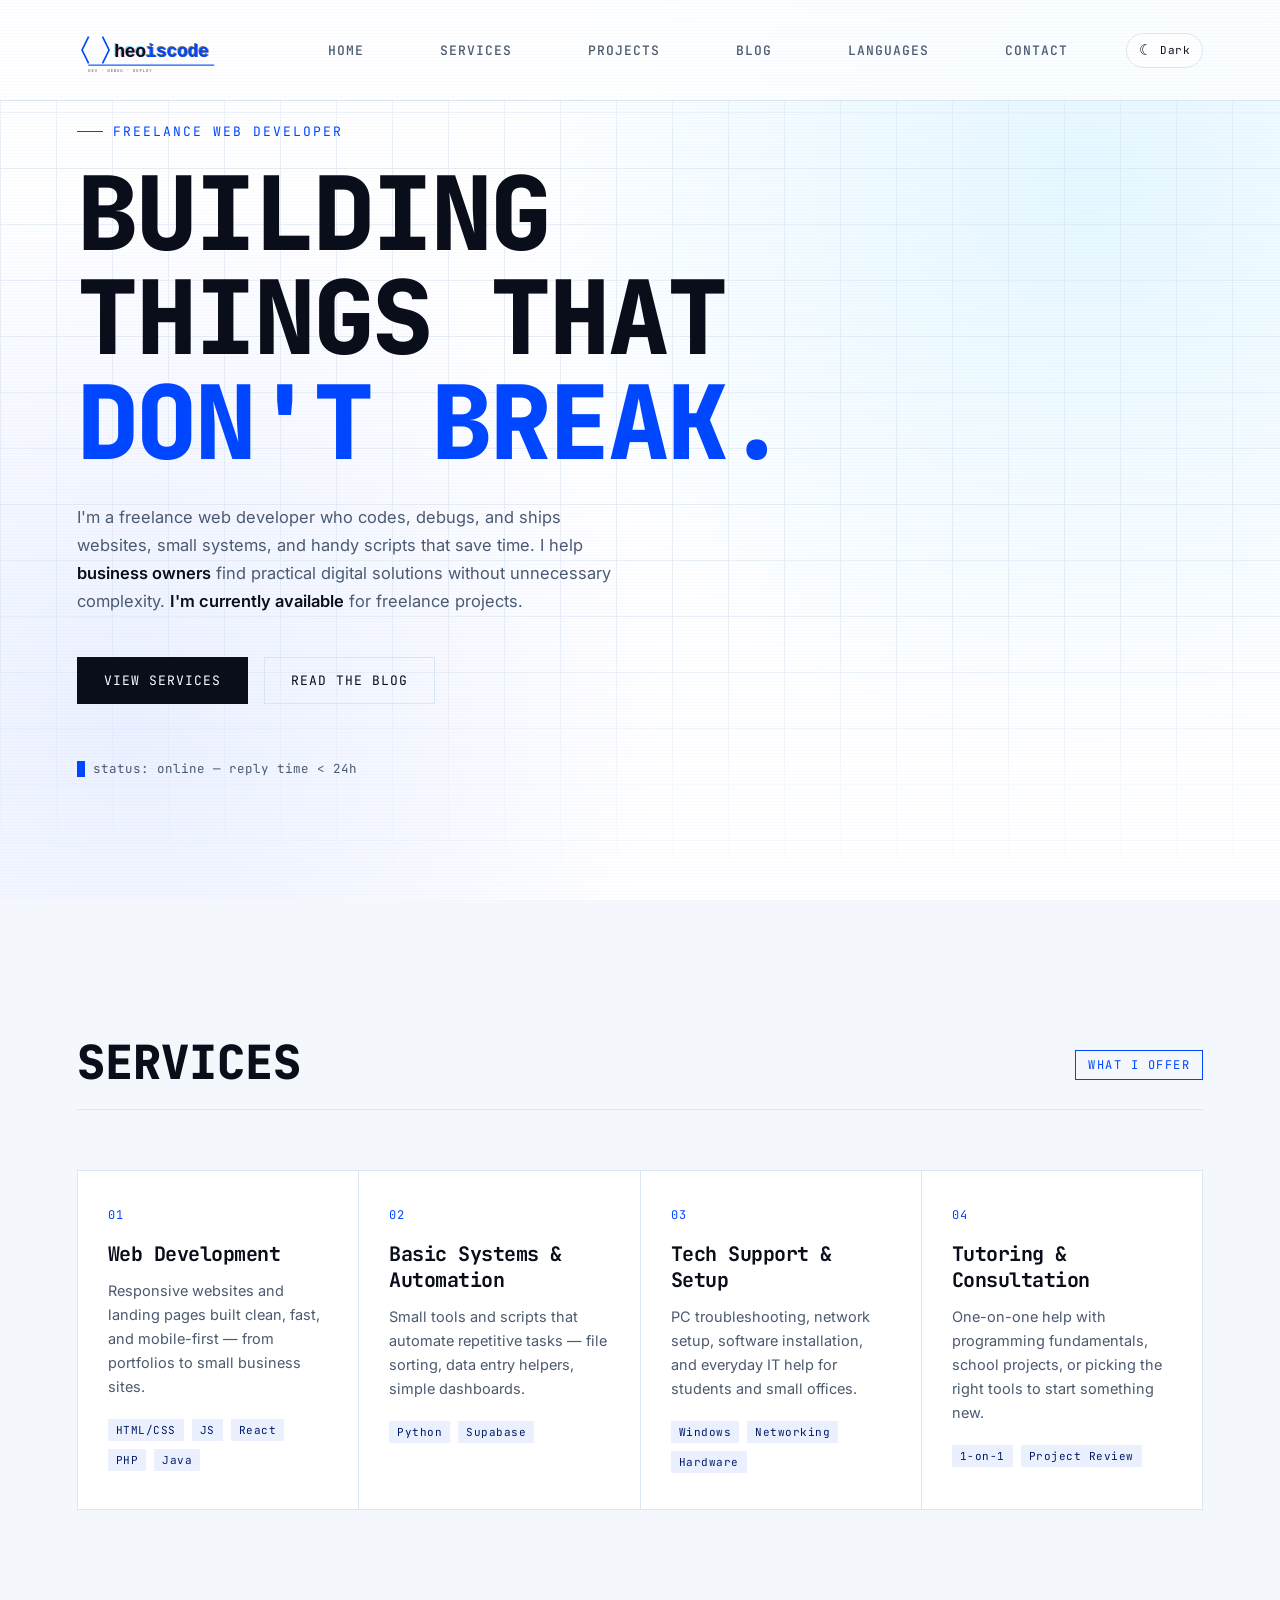
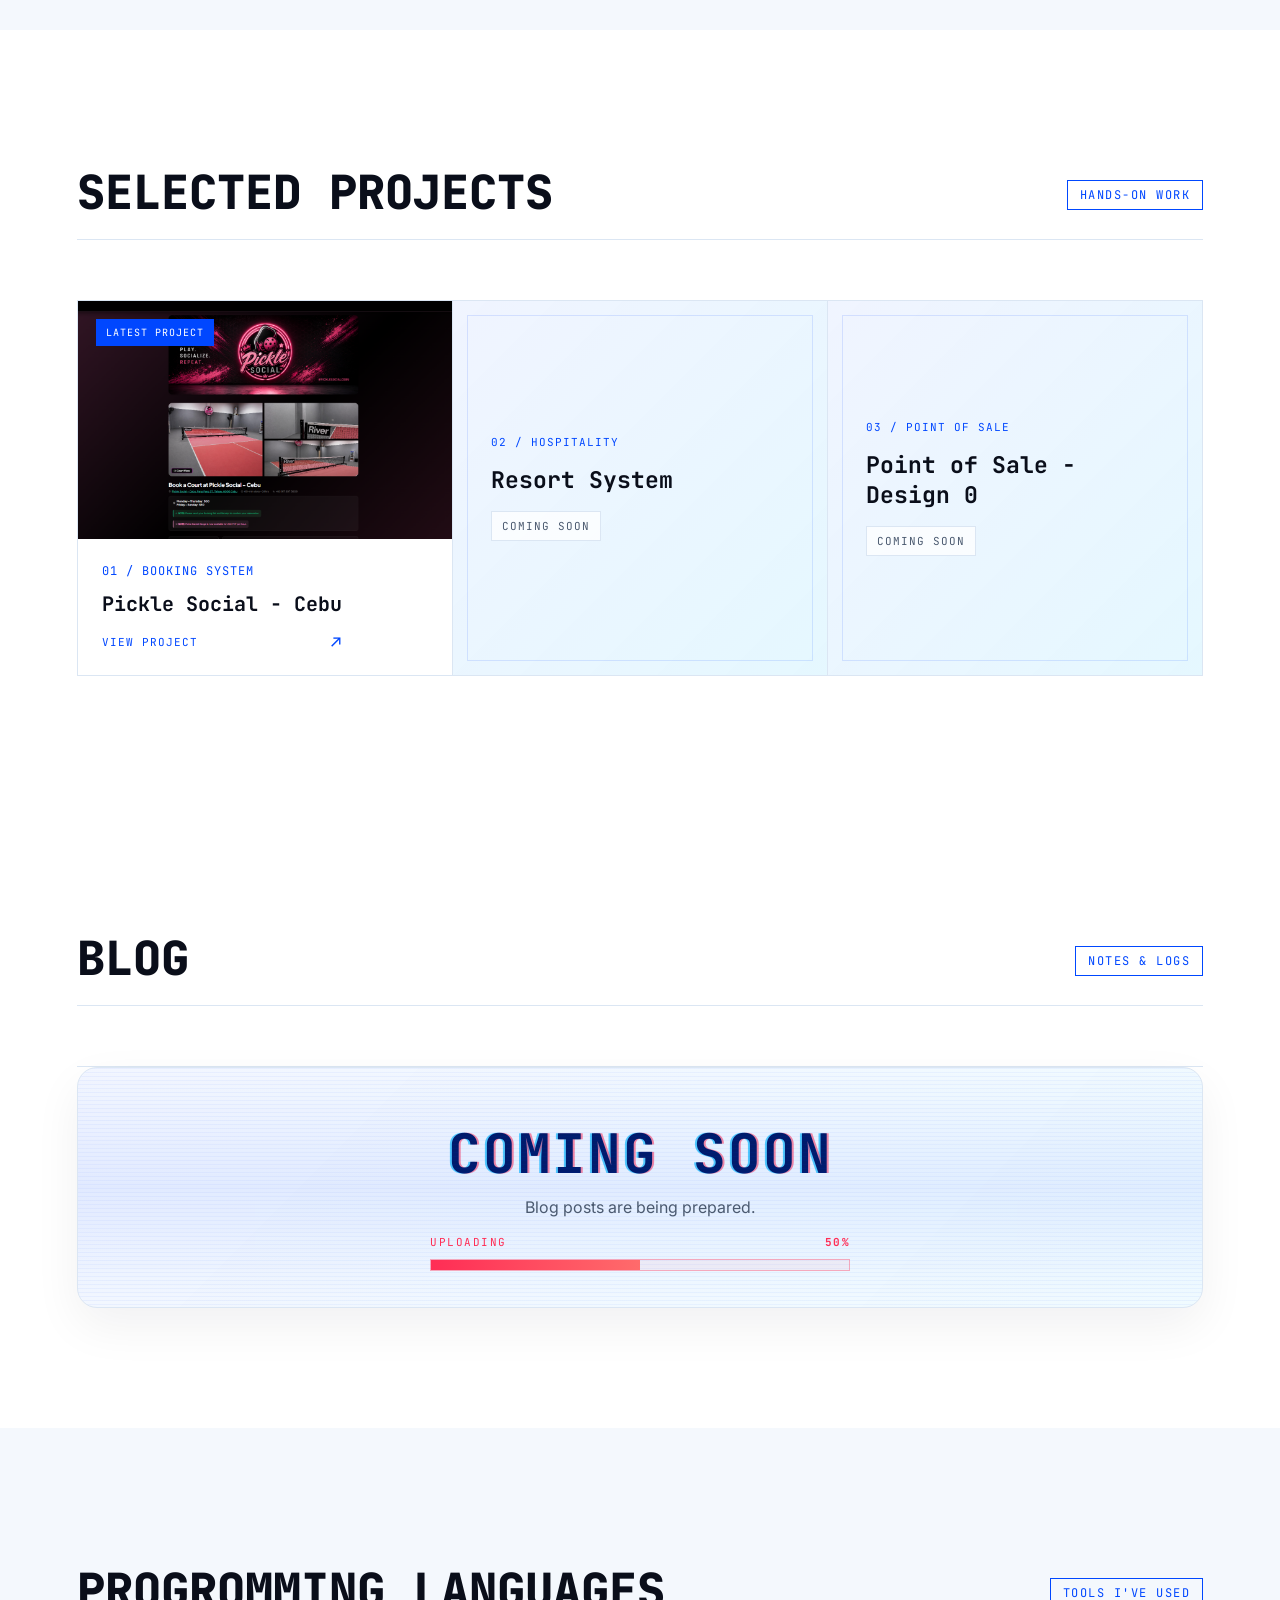
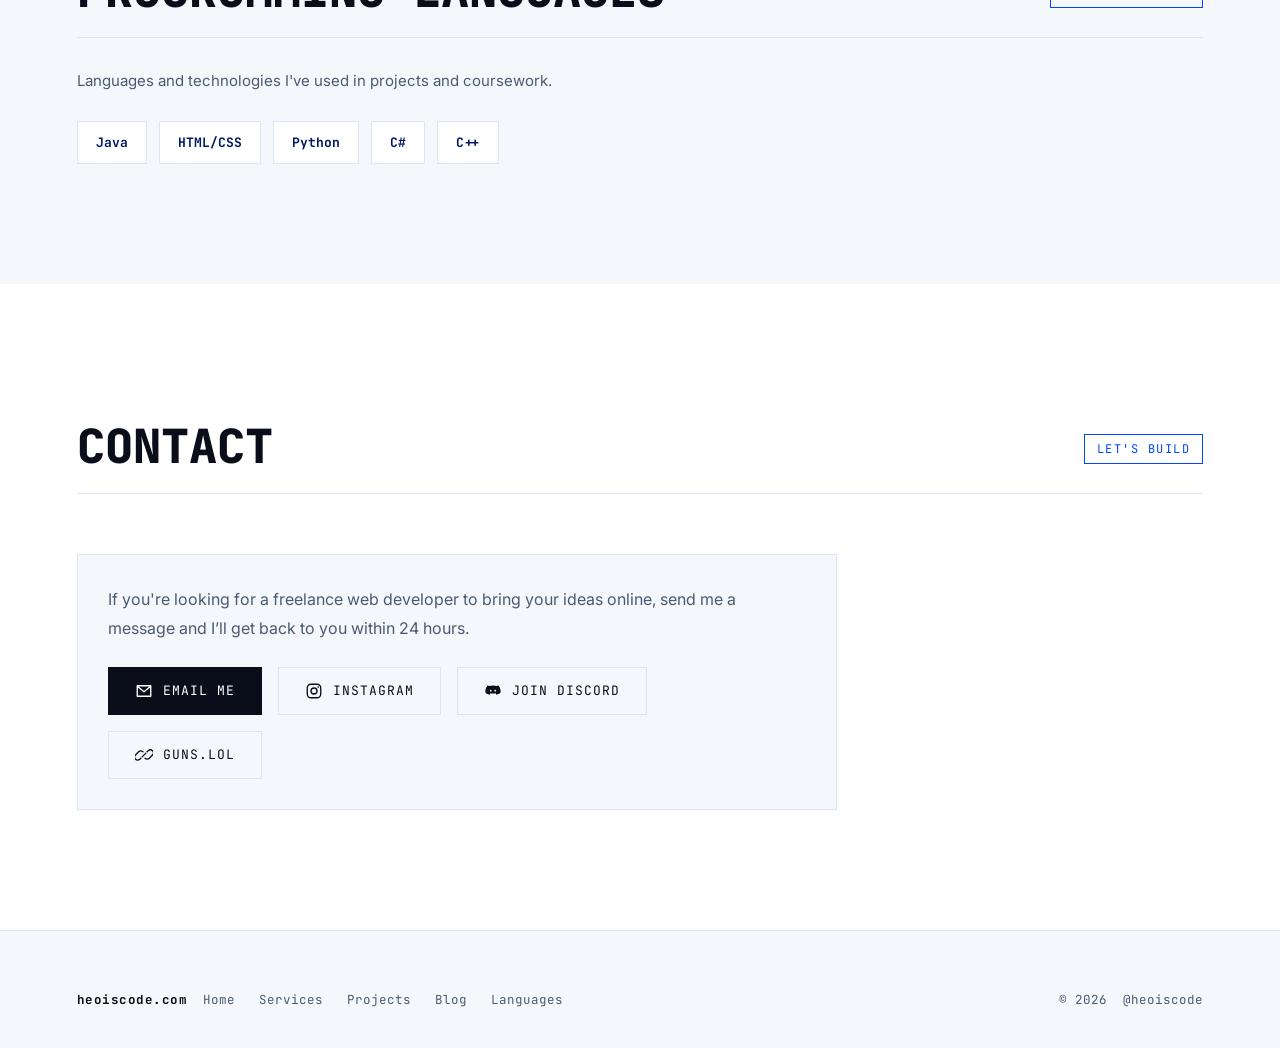
==== commit 1964d46d: "Add files via upload" ====
--- a/index.html
+++ b/index.html
@@ -290,3 +290,9 @@
       <a href="/blog">Blog</a>
       <a href="#languages">Languages</a>
     </div>
+    <div class="copyright">© <span id="year"></span> &nbsp;@heoiscode</div>
+  </footer>
+
+  <script src="assets/js/script.js"></script>
+</body>
+</html>
--- a/assets/css/styles.css
+++ b/assets/css/styles.css
@@ -956,3 +956,539 @@
     transform: translate(4px, 0);
     clip-path: inset(55% 0 24% 0);
   }
+  42% {
+    transform: translate(-2px, 0);
+    clip-path: inset(0);
+  }
+  58% {
+    transform: translate(2px, 0);
+    filter: drop-shadow(-2px 0 var(--blue-bright)) drop-shadow(2px 0 var(--blue-red-split));
+  }
+  100% {
+    opacity: 1;
+    transform: translate(0, 0);
+    clip-path: inset(0);
+    filter: none;
+  }
+}
+
+dialog[open] .project-modal-shell {
+  animation: projectModalGlitch 520ms steps(1, end) both;
+}
+
+.project-modal-close-wrap {
+  position: absolute;
+  top: 12px;
+  right: 12px;
+  z-index: 1;
+}
+
+.project-modal-close {
+  display: grid;
+  width: 40px;
+  height: 40px;
+  place-items: center;
+  border: 1px solid var(--line);
+  border-radius: 50%;
+  background: var(--white);
+  color: var(--ink);
+  font: 28px/1 var(--sans);
+  cursor: pointer;
+  box-shadow: 0 5px 18px rgba(10, 14, 26, 0.12);
+}
+
+.project-modal-image {
+  display: grid;
+  width: 100%;
+  place-items: center;
+  padding: 28px 32px;
+  background:
+    radial-gradient(ellipse at center, rgba(255, 45, 132, 0.12), transparent 65%),
+    #10090e;
+}
+
+.project-modal-image img {
+  display: block;
+  width: 100%;
+  height: clamp(220px, 32vw, 390px);
+  object-fit: contain;
+  border: 1px solid rgba(255, 255, 255, 0.12);
+  border-radius: 10px;
+  box-shadow: 0 18px 46px rgba(0, 0, 0, 0.42);
+}
+
+.project-modal-content {
+  width: min(820px, 100%);
+  align-self: center;
+  padding: 50px 42px 38px;
+}
+
+.project-modal-content .eyebrow {
+  margin-bottom: 14px;
+  color: var(--blue);
+  font-family: var(--mono);
+  font-size: 11px;
+  letter-spacing: 1.5px;
+}
+
+.project-modal-content h2 {
+  margin-bottom: 10px;
+  font-family: var(--mono);
+  font-size: clamp(1.5rem, 3vw, 2rem);
+  letter-spacing: -1px;
+}
+
+.project-modal-summary {
+  margin-bottom: 22px;
+  color: var(--ink-soft);
+  font-size: 14px;
+  line-height: 1.7;
+}
+
+.project-live-link {
+  display: flex;
+  align-items: center;
+  justify-content: space-between;
+  gap: 16px;
+  padding: 15px 17px;
+  border: 1px solid rgba(0, 71, 255, 0.18);
+  background: linear-gradient(110deg, rgba(0, 71, 255, 0.07), rgba(0, 184, 255, 0.06));
+  transition: border-color 0.2s ease, transform 0.2s ease, box-shadow 0.2s ease;
+  animation: projectLinkFloat 3s ease-in-out infinite;
+}
+
+@keyframes projectLinkFloat {
+  0%, 100% {
+    translate: 0 0;
+  }
+  50% {
+    translate: 0 -4px;
+  }
+}
+
+.project-live-link:hover {
+  animation-play-state: paused;
+  transform: translateY(-2px);
+  border-color: rgba(0, 71, 255, 0.45);
+  box-shadow: 0 8px 22px rgba(0, 71, 255, 0.1);
+}
+
+.project-live-link:focus-visible {
+  outline: 3px solid var(--blue-bright);
+  outline-offset: 3px;
+}
+
+.project-live-link > span:first-child {
+  display: grid;
+  gap: 5px;
+  min-width: 0;
+}
+
+.project-live-label,
+.project-live-action {
+  font-family: var(--mono);
+  font-size: 10px;
+  letter-spacing: 1px;
+}
+
+.project-live-label {
+  color: var(--ink-soft);
+}
+
+.project-live-url {
+  overflow: hidden;
+  color: var(--blue-deep);
+  font-size: 13px;
+  font-weight: 700;
+  text-overflow: ellipsis;
+}
+
+.project-live-action {
+  display: flex;
+  align-items: center;
+  gap: 10px;
+  flex: 0 0 auto;
+  color: var(--blue);
+}
+
+.project-detail {
+  margin-top: 20px;
+  padding-top: 17px;
+  border-top: 1px solid var(--line);
+}
+
+.project-detail h3 {
+  margin-bottom: 7px;
+  font-family: var(--mono);
+  font-size: 11px;
+  letter-spacing: 1px;
+  color: var(--blue-deep);
+}
+
+.project-detail p,
+.project-detail li {
+  color: var(--ink-soft);
+  font-size: 13.5px;
+  line-height: 1.7;
+}
+
+.project-detail ul {
+  display: grid;
+  gap: 6px;
+  padding-left: 18px;
+  list-style: disc;
+}
+
+.project-detail li::marker {
+  color: var(--blue);
+}
+
+#projects {
+  background: var(--white);
+}
+
+#blog {
+  background: var(--white);
+}
+
+#languages {
+  background: var(--paper);
+}
+
+.languages-intro {
+  margin: -30px 0 28px;
+  color: var(--ink-soft);
+  font-size: 15px;
+  line-height: 1.7;
+}
+
+.languages-list {
+  display: flex;
+  flex-wrap: wrap;
+  gap: 12px;
+}
+
+.languages-list li {
+  padding: 12px 18px;
+  border: 1px solid var(--line);
+  background: var(--white);
+  color: var(--blue-deep);
+  font-family: var(--mono);
+  font-size: 13px;
+  font-weight: 700;
+  transition: border-color 0.2s ease, color 0.2s ease, transform 0.2s ease;
+}
+
+.languages-list li:hover {
+  transform: translateY(-3px);
+  border-color: var(--blue);
+  color: var(--blue);
+}
+
+.contact-card {
+  background: var(--paper);
+  border: 1px solid var(--line);
+  padding: 30px;
+  max-width: 760px;
+}
+
+.contact-card p {
+  font-size: 16px;
+  line-height: 1.8;
+  color: var(--ink-soft);
+  margin-bottom: 24px;
+}
+
+.contact-links {
+  display: flex;
+  gap: 16px;
+  flex-wrap: wrap;
+}
+
+.contact-links .btn {
+  display: inline-flex;
+  align-items: center;
+  justify-content: center;
+  gap: 10px;
+}
+
+.contact-icon {
+  width: 18px;
+  height: 18px;
+  flex: 0 0 auto;
+}
+
+.blog-list {
+  border-top: 1px solid var(--line);
+}
+
+.blog-row {
+  display: grid;
+  grid-template-columns: 110px 1fr auto;
+  align-items: center;
+  gap: 24px;
+  padding: 26px 4px;
+  border-bottom: 1px solid var(--line);
+  cursor: pointer;
+  transition: padding-left 0.25s, background 0.25s;
+}
+
+.blog-row:hover {
+  background: var(--paper);
+  padding-left: 16px;
+}
+
+.blog-row .date {
+  font-family: var(--mono);
+  font-size: 12px;
+  color: var(--blue);
+}
+
+.blog-row h4 {
+  font-size: 17px;
+  font-weight: 600;
+  color: var(--ink);
+}
+
+.blog-row .arrow {
+  font-family: var(--mono);
+  color: var(--ink-soft);
+  transition: transform 0.25s, color 0.25s;
+}
+
+.blog-row:hover .arrow {
+  transform: translateX(6px);
+  color: var(--blue);
+}
+
+footer {
+  padding: 60px 6vw 40px;
+  border-top: 1px solid var(--line);
+  display: flex;
+  align-items: center;
+  justify-content: space-between;
+  flex-wrap: wrap;
+  gap: 16px;
+  font-family: var(--mono);
+  font-size: 12.5px;
+  color: var(--ink-soft);
+  background: var(--paper);
+}
+
+footer .brand-foot {
+  color: var(--ink);
+  font-weight: 700;
+  letter-spacing: 0.04em;
+}
+
+footer .foot-links {
+  display: flex;
+  gap: 24px;
+  flex-wrap: wrap;
+}
+
+footer .foot-links a {
+  color: var(--ink-soft);
+  transition: color 0.2s ease;
+}
+
+footer a:hover {
+  color: var(--blue);
+}
+
+footer .copyright {
+  margin-left: auto;
+}
+
+body.blog-page {
+  background: var(--paper);
+}
+
+.blog-post {
+  max-width: 900px;
+  margin: 0 auto;
+  padding: 140px 6vw 80px;
+}
+
+.blog-post-card {
+  background: var(--white);
+  border: 1px solid var(--line);
+  padding: 40px;
+  box-shadow: 0 10px 30px rgba(0, 71, 255, 0.05);
+}
+
+.blog-post-card h1 {
+  font-family: var(--mono);
+  font-size: clamp(2rem, 4vw, 3rem);
+  margin-bottom: 16px;
+}
+
+.blog-post-card p {
+  margin-bottom: 16px;
+  line-height: 1.8;
+  color: var(--ink-soft);
+}
+
+.blog-post-card .meta {
+  font-family: var(--mono);
+  font-size: 12px;
+  color: var(--blue);
+  margin-bottom: 28px;
+}
+
+.blog-post-card .back-link {
+  display: inline-block;
+  margin-top: 22px;
+  font-family: var(--mono);
+  color: var(--blue);
+}
+
+@media (max-width: 720px) {
+  nav {
+    padding: 14px 5vw;
+    align-items: center;
+    gap: 12px;
+    flex-direction: row;
+  }
+
+  .brand-logo {
+    width: 144px;
+  }
+
+  .nav-toggle {
+    display: flex;
+  }
+
+  .navlinks {
+    position: absolute;
+    top: calc(100% + 8px);
+    right: 5vw;
+    left: 5vw;
+    display: none;
+    flex-direction: column;
+    gap: 12px;
+    padding: 16px;
+    background: var(--white);
+    border: 1px solid var(--line);
+    border-radius: 16px;
+    box-shadow: 0 14px 40px rgba(0, 26, 102, 0.08);
+    font-size: 11px;
+  }
+
+  nav {
+    justify-content: space-between;
+  }
+
+  .navlinks.nav-open {
+    display: flex;
+  }
+
+  .navlinks .theme-toggle {
+    align-self: flex-start;
+  }
+
+  .hero {
+    min-height: auto;
+    padding-top: 120px;
+    padding-bottom: 70px;
+  }
+
+  .hero-sub {
+    font-size: 15px;
+  }
+
+  .hero-cta,
+  .contact-links {
+    flex-direction: column;
+    align-items: stretch;
+  }
+
+  .btn {
+    width: 100%;
+    text-align: center;
+  }
+
+  .section-head {
+    margin-bottom: 36px;
+    padding-bottom: 18px;
+  }
+
+  .section-head h2 {
+    font-size: clamp(1.4rem, 7vw, 2.2rem);
+    line-height: 1.2;
+  }
+
+  .scroll-shuffle {
+    white-space: normal;
+    word-break: break-word;
+  }
+
+  .blog-row {
+    grid-template-columns: 1fr;
+    gap: 6px;
+  }
+
+  .contact-card {
+    padding: 22px;
+  }
+
+  .project-modal-image {
+    padding: 54px 18px 18px;
+  }
+
+  .project-modal-image img {
+    height: clamp(180px, 54vw, 280px);
+  }
+
+  .project-modal-content {
+    padding: 20px 22px 28px;
+  }
+
+  section {
+    padding: 80px 6vw;
+  }
+
+  .blog-post-card {
+    padding: 24px;
+  }
+
+  footer {
+    padding: 30px 6vw 26px;
+    align-items: center;
+    justify-content: center;
+    text-align: center;
+    gap: 12px;
+  }
+
+  footer .brand-foot,
+  footer .foot-links,
+  footer .copyright {
+    width: 100%;
+    display: flex;
+    justify-content: center;
+    align-items: center;
+    text-align: center;
+  }
+
+  footer .foot-links {
+    gap: 10px 18px;
+    font-size: 11px;
+    flex-wrap: wrap;
+  }
+
+  footer .copyright {
+    margin-left: 0;
+    color: var(--ink-soft);
+    opacity: 0.9;
+  }
+}
+
+@media (prefers-reduced-motion: reduce) {
+  dialog[open] .project-modal-shell {
+    animation: none;
+  }
+
+  .project-live-link {
+    animation: none;
+  }
+}
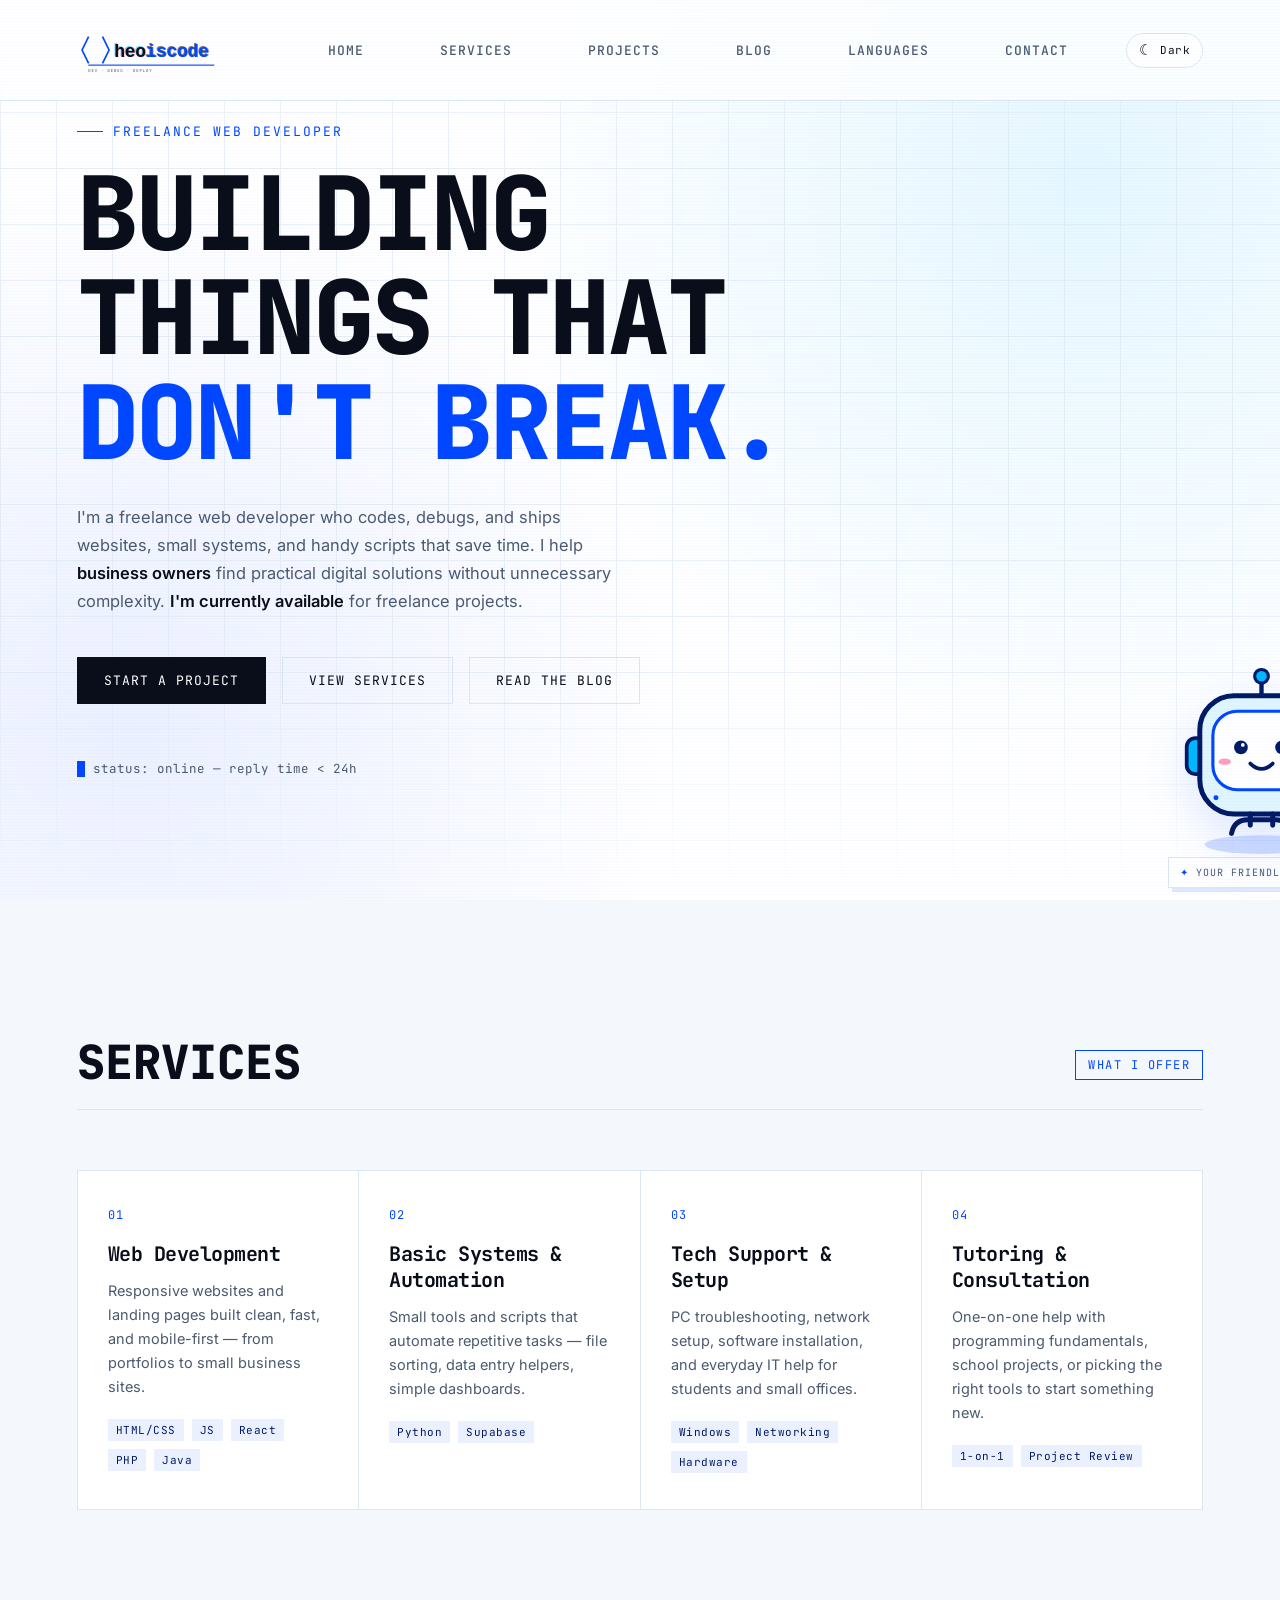
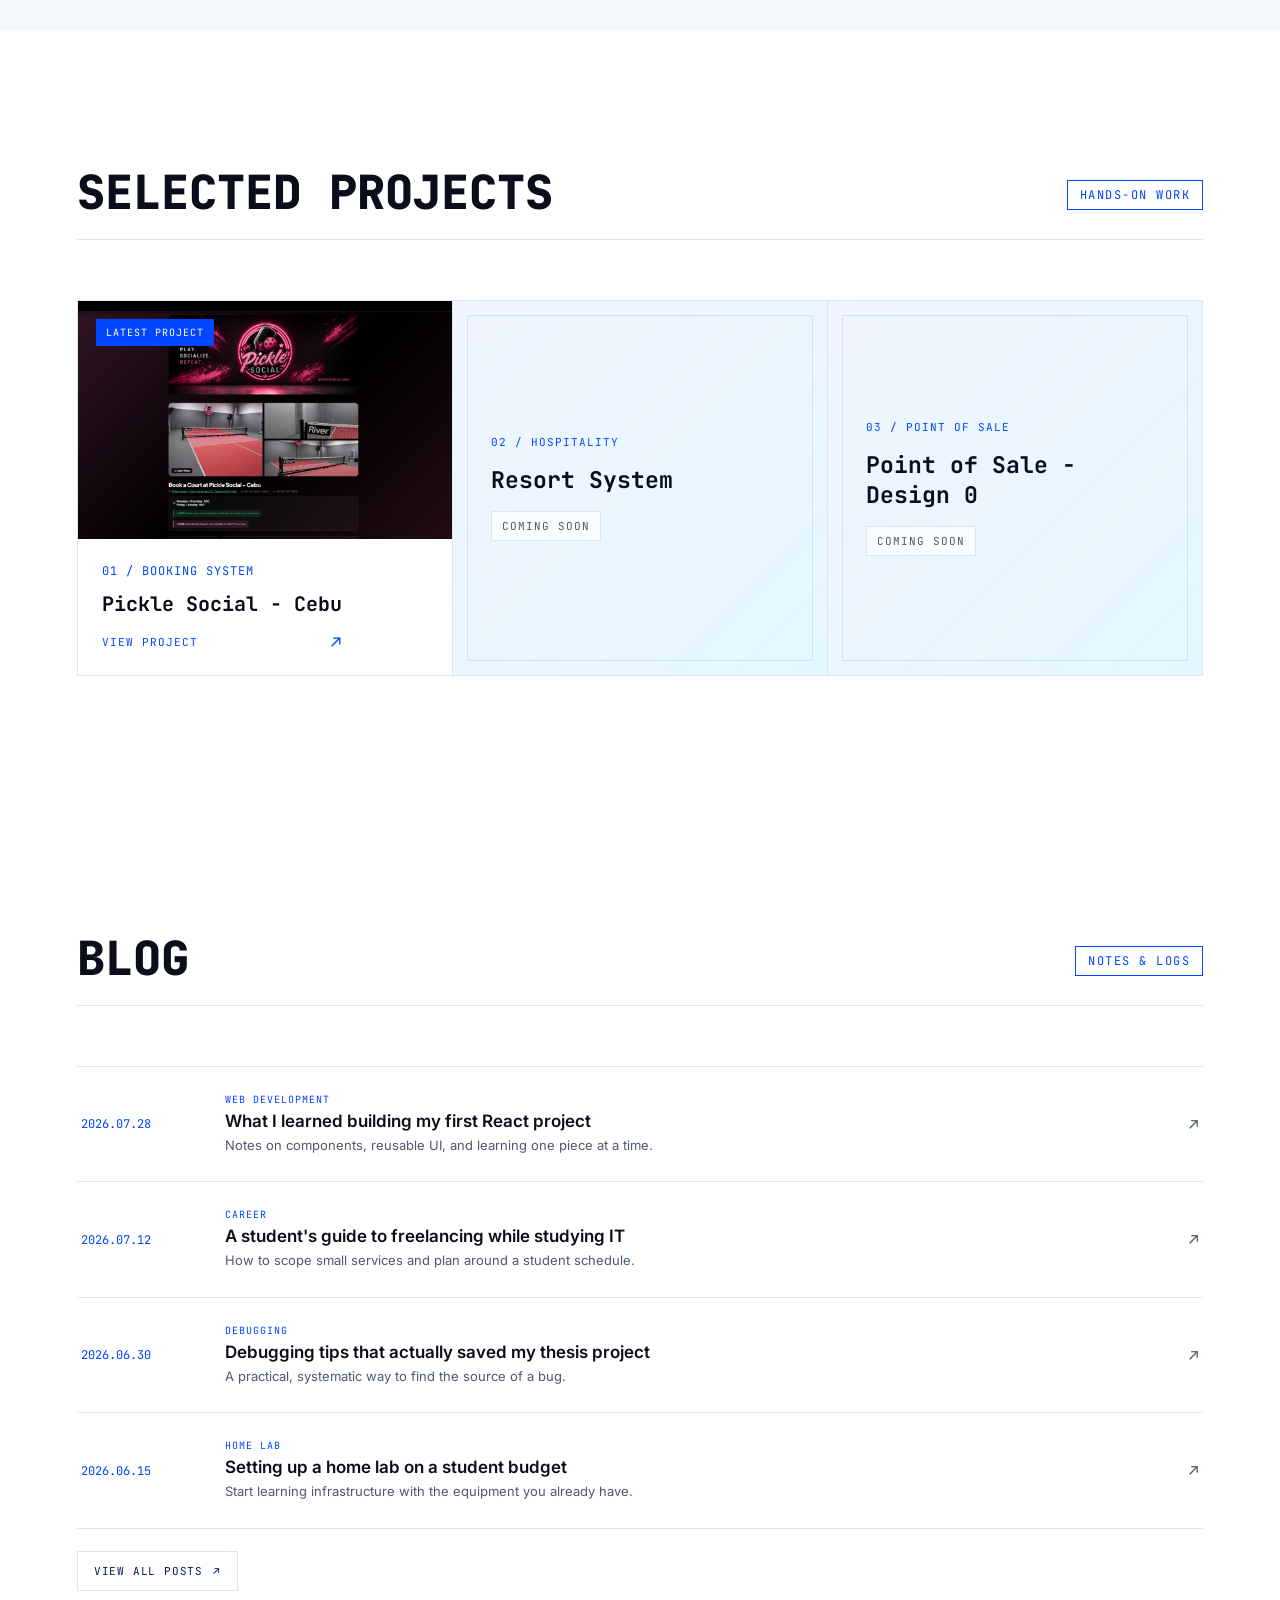
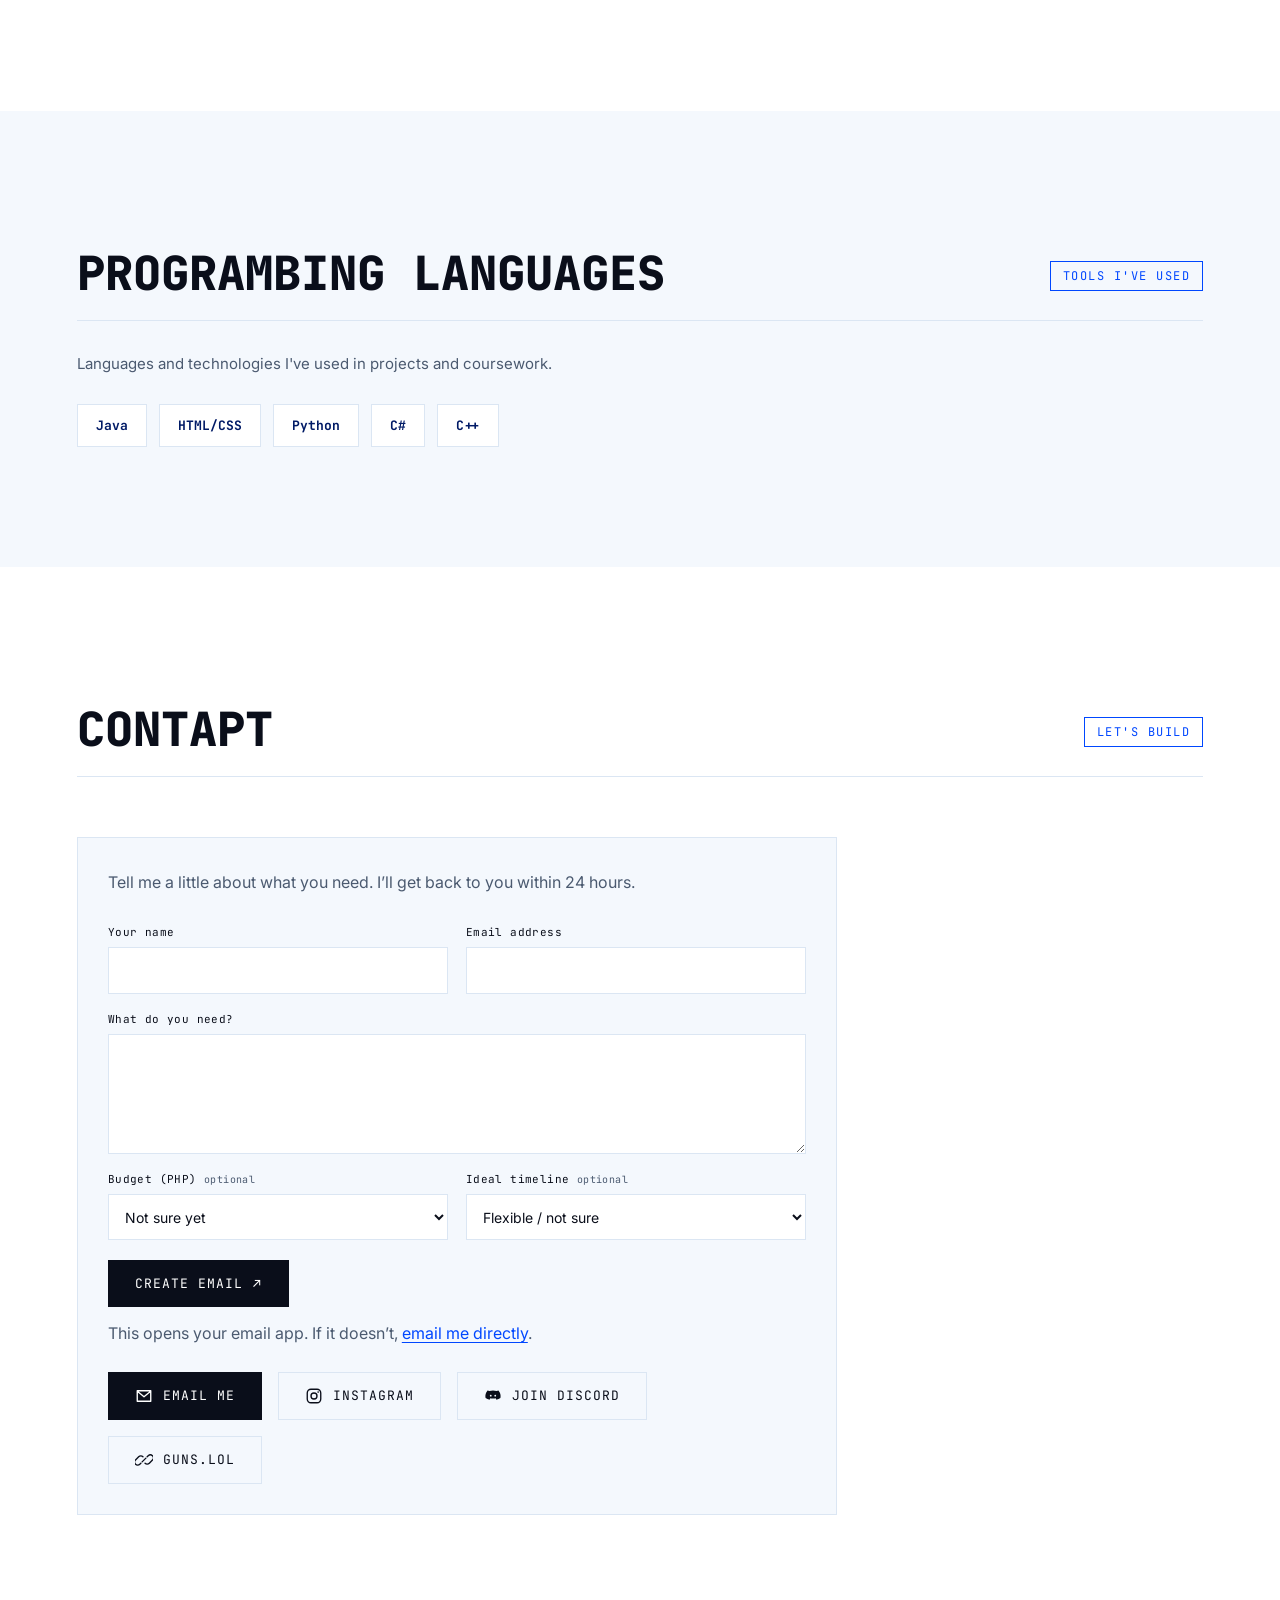
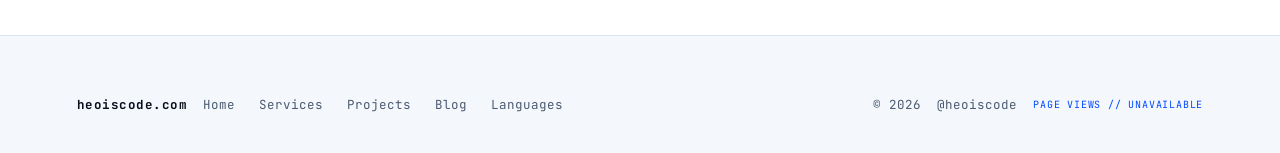
==== commit caf703b2: "Add files via upload" ====
--- a/index.html
+++ b/index.html
@@ -57,6 +57,34 @@
 
   <header class="hero" id="home">
     <div class="hero-grid"></div>
+    <figure class="hero-mascot" tabindex="0" aria-label="Cute robot mascot. Drag to move, or focus and use the arrow keys.">
+      <svg class="robot-mascot" viewBox="0 0 300 330" role="img" aria-hidden="true">
+        <ellipse class="robot-shadow" cx="150" cy="301" rx="91" ry="15"/>
+        <g class="robot-head-group">
+          <path class="robot-antenna" d="M150 59V39"/>
+          <circle class="robot-antenna-tip" cx="150" cy="31" r="11"/>
+          <rect class="robot-ear" x="30" y="130" width="30" height="58" rx="14"/>
+          <rect class="robot-ear" x="240" y="130" width="30" height="58" rx="14"/>
+          <rect class="robot-head" x="51" y="62" width="198" height="190" rx="55"/>
+          <rect class="robot-face" x="72" y="87" width="156" height="126" rx="39"/>
+          <circle class="robot-eye" cx="117" cy="145" r="11"/>
+          <circle class="robot-eye" cx="183" cy="145" r="11"/>
+          <path class="robot-brow robot-brow-left" d="m101 127 27 8"/>
+          <path class="robot-brow robot-brow-right" d="m172 135 27-8"/>
+          <circle class="robot-eye-glint" cx="120" cy="141" r="3"/>
+          <circle class="robot-eye-glint" cx="186" cy="141" r="3"/>
+          <ellipse class="robot-cheek" cx="91" cy="168" rx="10" ry="5"/>
+          <ellipse class="robot-cheek" cx="209" cy="168" rx="10" ry="5"/>
+          <path class="robot-smile" d="M132 171q18 17 36 0"/>
+          <path class="robot-frown" d="M132 184q18-17 36 0"/>
+          <circle class="robot-bolt" cx="77" cy="226" r="4"/>
+          <circle class="robot-bolt" cx="223" cy="226" r="4"/>
+        </g>
+        <path class="robot-neck" d="M132 252v18m36-18v18"/>
+        <path class="robot-base" d="M102 283q4-22 26-22h44q22 0 26 22"/>
+      </svg>
+      <figcaption class="robot-caption"><span aria-hidden="true">✦</span> YOUR FRIENDLY DEV BOT</figcaption>
+    </figure>
     <div class="glitch-wrap">
       <p class="eyebrow">Freelance Web Developer</p>
       <h1 class="glitch" data-text="BUILDING&#10;THINGS THAT&#10;DON'T BREAK.">
@@ -70,7 +98,8 @@
         solutions without unnecessary complexity. <b>I'm currently available</b> for freelance projects.
       </p>
       <div class="hero-cta">
-        <a href="#services" class="btn">View Services</a>
+        <a href="#contact" class="btn">Start a Project</a>
+        <a href="#services" class="btn ghost">View Services</a>
         <a href="#blog" class="btn ghost">Read the Blog</a>
       </div>
       <div class="terminal-tag">
@@ -176,27 +205,18 @@
         </a>
 
         <section class="project-detail">
-          <h3>ABOUT THE PROJECT</h3>
-          <p>A booking system for Pickle Social Cebu, helping its pickleball community arrange bookings in one place.</p>
+          <h3>THE CHALLENGE</h3>
+          <p>Pickle Social Cebu needed a straightforward online way for its pickleball community to arrange court bookings.</p>
         </section>
 
         <section class="project-detail">
-          <h3>LOCATION</h3>
-          <p>It is made for the pickleball community in Cebu, Philippines. The specific venue can be added when confirmed.</p>
+          <h3>THE APPROACH</h3>
+          <p>I built a dedicated booking website that brings the reservation experience online and keeps the next step clear for visitors.</p>
         </section>
 
         <section class="project-detail">
-          <h3>DEVELOPMENT</h3>
-          <p>I developed it as a digital booking system for Pickle Social Cebu. The goal was to make arranging a booking straightforward for the pickleball community.</p>
-        </section>
-
-        <section class="project-detail">
-          <h3>LESSONS LEARNED</h3>
-          <ul>
-            <li>A booking flow should make the next step clear to users.</li>
-            <li>Keep booking details easy to review before users confirm.</li>
-            <li>Design for mobile so users can make bookings wherever they are.</li>
-          </ul>
+          <h3>THE RESULT</h3>
+          <p>The booking system is live for the Pickle Social Cebu community. Visit the live site above to see the experience.</p>
         </section>
       </div>
     </div>
@@ -208,19 +228,43 @@
       <span class="tag">notes &amp; logs</span>
     </div>
     <div class="blog-list">
-      <div class="coming-soon-block">
-        <h3>COMING SOON</h3>
-        <p>Blog posts are being prepared.</p>
-        <div class="download-meter uploading-meter">
-          <div class="download-head">
-            <span>UPLOADING</span>
-            <strong>50%</strong>
-          </div>
-          <div class="download-bar">
-            <span></span>
-          </div>
-        </div>
-      </div>
+      <a class="blog-row" href="/blog/first-react-project">
+        <span class="date">2026.07.28</span>
+        <span class="blog-row-copy">
+          <span class="blog-row-category">WEB DEVELOPMENT</span>
+          <span class="blog-row-title">What I learned building my first React project</span>
+          <span class="blog-row-description">Notes on components, reusable UI, and learning one piece at a time.</span>
+        </span>
+        <span class="arrow" aria-hidden="true">↗</span>
+      </a>
+      <a class="blog-row" href="/blog/student-freelancing">
+        <span class="date">2026.07.12</span>
+        <span class="blog-row-copy">
+          <span class="blog-row-category">CAREER</span>
+          <span class="blog-row-title">A student's guide to freelancing while studying IT</span>
+          <span class="blog-row-description">How to scope small services and plan around a student schedule.</span>
+        </span>
+        <span class="arrow" aria-hidden="true">↗</span>
+      </a>
+      <a class="blog-row" href="/blog/debugging-tips">
+        <span class="date">2026.06.30</span>
+        <span class="blog-row-copy">
+          <span class="blog-row-category">DEBUGGING</span>
+          <span class="blog-row-title">Debugging tips that actually saved my thesis project</span>
+          <span class="blog-row-description">A practical, systematic way to find the source of a bug.</span>
+        </span>
+        <span class="arrow" aria-hidden="true">↗</span>
+      </a>
+      <a class="blog-row" href="/blog/home-lab">
+        <span class="date">2026.06.15</span>
+        <span class="blog-row-copy">
+          <span class="blog-row-category">HOME LAB</span>
+          <span class="blog-row-title">Setting up a home lab on a student budget</span>
+          <span class="blog-row-description">Start learning infrastructure with the equipment you already have.</span>
+        </span>
+        <span class="arrow" aria-hidden="true">↗</span>
+      </a>
+      <a class="blog-index-link" href="/blog">VIEW ALL POSTS <span aria-hidden="true">↗</span></a>
     </div>
   </section>
 
@@ -246,8 +290,49 @@
     </div>
     <div class="contact-card">
       <p>
-        If you're looking for a freelance web developer to bring your ideas online, send me a message and I’ll get back to you within 24 hours.
+        Tell me a little about what you need. I’ll get back to you within 24 hours.
       </p>
+      <form class="inquiry-form" id="project-inquiry-form">
+        <div class="inquiry-fields">
+          <label class="inquiry-field">
+            <span>Your name</span>
+            <input type="text" name="name" autocomplete="name" required>
+          </label>
+          <label class="inquiry-field">
+            <span>Email address</span>
+            <input type="email" name="email" autocomplete="email" required>
+          </label>
+          <label class="inquiry-field">
+            <span>What do you need?</span>
+            <textarea name="project" rows="4" required></textarea>
+          </label>
+          <label class="inquiry-field">
+            <span>Budget (PHP) <span class="optional-label">optional</span></span>
+            <select name="budget">
+              <option value="">Not sure yet</option>
+              <option value="Under ₱5,000">Under ₱5,000</option>
+              <option value="₱5,000–₱15,000">₱5,000–₱15,000</option>
+              <option value="₱15,000–₱30,000">₱15,000–₱30,000</option>
+              <option value="₱30,000+">₱30,000+</option>
+            </select>
+          </label>
+          <label class="inquiry-field">
+            <span>Ideal timeline <span class="optional-label">optional</span></span>
+            <select name="timeline">
+              <option value="">Flexible / not sure</option>
+              <option value="As soon as possible">As soon as possible</option>
+              <option value="Within a month">Within a month</option>
+              <option value="In 1–3 months">In 1–3 months</option>
+              <option value="More than 3 months">More than 3 months</option>
+            </select>
+          </label>
+        </div>
+        <button class="btn inquiry-submit" type="submit">Create Email <span aria-hidden="true">↗</span></button>
+        <p class="inquiry-note">
+          This opens your email app. If it doesn’t, <a href="mailto:heoiscod@gmail.com">email me directly</a>.
+        </p>
+        <p class="inquiry-status" id="inquiry-status" aria-live="polite"></p>
+      </form>
       <div class="contact-links">
         <a href="mailto:heoiscod@gmail.com" class="btn">
           <svg class="contact-icon" viewBox="0 0 24 24" aria-hidden="true">
@@ -291,8 +376,12 @@
       <a href="#languages">Languages</a>
     </div>
     <div class="copyright">© <span id="year"></span> &nbsp;@heoiscode</div>
+    <div class="visitor-count" id="visitor-count" aria-live="polite">PAGE VIEWS // Loading</div>
   </footer>
 
+  <div class="custom-cursor" aria-hidden="true">
+    <span class="custom-cursor-dot"></span>
+  </div>
   <script src="assets/js/script.js"></script>
 </body>
 </html>
--- a/assets/css/styles.css
+++ b/assets/css/styles.css
@@ -9,6 +9,12 @@
   --blue-bright: #00b8ff;
   --blue-red-split: #ff2d55;
   --surface-hover: #eef5ff;
+  --robot-shell: #dff6ff;
+  --robot-face: #ffffff;
+  --robot-outline: #001a66;
+  --robot-accent: #0047ff;
+  --robot-glow: #00b8ff;
+  --robot-cheek: #ff9fbd;
   --mono: 'JetBrains Mono', monospace;
   --sans: 'Inter', sans-serif;
 }
@@ -24,6 +30,12 @@
   --blue-deep: #c0d0ff;
   --blue-bright: #45d5ff;
   --surface-hover: #192233;
+  --robot-shell: #263b63;
+  --robot-face: #121b2c;
+  --robot-outline: #b8caff;
+  --robot-accent: #8eacff;
+  --robot-glow: #75e0ff;
+  --robot-cheek: #ff83ad;
 }
 
 * {
@@ -42,6 +54,63 @@
   font-family: var(--sans);
   overflow-x: hidden;
   transition: background-color 0.25s ease, color 0.25s ease;
+}
+
+html.has-custom-cursor,
+html.has-custom-cursor body,
+html.has-custom-cursor body * {
+  cursor: none !important;
+}
+
+html.has-custom-cursor input,
+html.has-custom-cursor textarea,
+html.has-custom-cursor [contenteditable="true"] {
+  cursor: text !important;
+}
+
+.custom-cursor {
+  position: fixed;
+  top: 0;
+  left: 0;
+  z-index: 1001;
+  display: grid;
+  width: 30px;
+  height: 30px;
+  place-items: center;
+  border: 1.5px solid var(--blue);
+  border-radius: 50%;
+  background: rgba(0, 71, 255, 0.08);
+  opacity: 0;
+  pointer-events: none;
+  transform: translate3d(var(--cursor-x, -100px), var(--cursor-y, -100px), 0) translate(-50%, -50%);
+  transition:
+    width 0.18s ease,
+    height 0.18s ease,
+    background-color 0.18s ease,
+    opacity 0.18s ease,
+    border-color 0.18s ease;
+}
+
+.custom-cursor.is-visible {
+  opacity: 1;
+}
+
+.custom-cursor.is-hovering {
+  width: 42px;
+  height: 42px;
+  border-color: var(--blue-bright);
+  background: rgba(0, 184, 255, 0.12);
+}
+
+.custom-cursor.is-hidden {
+  opacity: 0;
+}
+
+.custom-cursor-dot {
+  width: 5px;
+  height: 5px;
+  border-radius: 50%;
+  background: var(--blue);
 }
 
 .loading-screen {
@@ -301,6 +370,198 @@
   pointer-events: none;
 }
 
+.hero-mascot {
+  position: fixed;
+  right: calc(12px + env(safe-area-inset-right, 0px));
+  bottom: calc(12px + env(safe-area-inset-bottom, 0px));
+  left: auto;
+  z-index: 90;
+  display: grid;
+  justify-items: center;
+  width: clamp(76px, 8vw, 100px);
+  animation: mascotFloat 4s ease-in-out infinite;
+  cursor: grab;
+  pointer-events: auto;
+  touch-action: none;
+  user-select: none;
+  -webkit-user-select: none;
+}
+
+.hero-mascot:focus-visible {
+  outline: 2px solid var(--blue);
+  outline-offset: 5px;
+  border-radius: 12px;
+}
+
+.hero-mascot.is-moved,
+.hero-mascot.is-dragging {
+  animation: none;
+}
+
+.hero-mascot.is-dragging {
+  z-index: 101;
+  cursor: grabbing;
+}
+
+.robot-head-group {
+  transform-box: fill-box;
+  transform-origin: 50% 85%;
+  animation: robotHeadWobble 2.4s ease-in-out infinite;
+}
+
+.hero-mascot.is-dragging .robot-head-group {
+  animation: none;
+}
+
+@keyframes robotHeadWobble {
+  0%, 100% {
+    transform: rotate(-3deg);
+  }
+  50% {
+    transform: rotate(3deg);
+  }
+}
+
+.robot-mascot {
+  display: block;
+  width: 100%;
+  overflow: visible;
+  filter: drop-shadow(0 18px 22px rgba(0, 71, 255, 0.12));
+}
+
+.robot-shadow {
+  fill: color-mix(in srgb, var(--robot-accent) 18%, transparent);
+}
+
+.robot-antenna {
+  fill: none;
+  stroke: var(--robot-outline);
+  stroke-linecap: round;
+  stroke-width: 7;
+}
+
+.robot-antenna-tip {
+  fill: var(--robot-glow);
+  stroke: var(--robot-outline);
+  stroke-width: 5;
+}
+
+.robot-ear {
+  fill: var(--robot-glow);
+  stroke: var(--robot-outline);
+  stroke-width: 6;
+}
+
+.robot-head {
+  fill: var(--robot-shell);
+  stroke: var(--robot-outline);
+  stroke-width: 8;
+  transition: fill 0.25s ease, stroke 0.25s ease;
+}
+
+.robot-face {
+  fill: var(--robot-face);
+  stroke: var(--robot-accent);
+  stroke-width: 5;
+  transition: fill 0.25s ease, stroke 0.25s ease;
+}
+
+.robot-eye {
+  fill: var(--robot-outline);
+  transform-box: fill-box;
+  transform-origin: center;
+  animation: robotBlink 4.6s infinite;
+  transition: fill 0.25s ease;
+}
+
+.robot-brow,
+.robot-frown {
+  fill: none;
+  stroke: var(--robot-outline);
+  stroke-linecap: round;
+  stroke-width: 6;
+  opacity: 0;
+  transition: opacity 0.12s ease;
+}
+
+.robot-smile {
+  transition: opacity 0.12s ease;
+}
+
+.hero-mascot.is-dragging .robot-smile {
+  opacity: 0;
+}
+
+.hero-mascot.is-dragging .robot-brow,
+.hero-mascot.is-dragging .robot-frown {
+  opacity: 1;
+}
+
+@keyframes robotBlink {
+  0%, 91%, 95%, 100% {
+    transform: scaleY(1);
+  }
+  93% {
+    transform: scaleY(0.08);
+  }
+}
+
+.robot-eye-glint {
+  fill: #ffffff;
+}
+
+.robot-cheek {
+  fill: var(--robot-cheek);
+}
+
+.robot-smile {
+  fill: none;
+  stroke: var(--robot-outline);
+  stroke-linecap: round;
+  stroke-width: 6;
+  transition: stroke 0.25s ease;
+}
+
+.robot-bolt {
+  fill: var(--robot-accent);
+}
+
+.robot-neck,
+.robot-base {
+  fill: none;
+  stroke: var(--robot-outline);
+  stroke-linecap: round;
+  stroke-width: 8;
+}
+
+.robot-caption {
+  display: flex;
+  align-items: center;
+  gap: 7px;
+  margin-top: -6px;
+  padding: 8px 11px;
+  border: 1px solid var(--line);
+  background: var(--white);
+  color: var(--ink-soft);
+  font: 10px var(--mono);
+  letter-spacing: 1px;
+  white-space: nowrap;
+  box-shadow: 4px 4px 0 rgba(0, 71, 255, 0.12);
+}
+
+.robot-caption span {
+  color: var(--blue);
+}
+
+@keyframes mascotFloat {
+  0%, 100% {
+    translate: 0 0;
+  }
+  50% {
+    translate: 0 -9px;
+  }
+}
+
 .eyebrow {
   font-family: var(--mono);
   font-size: 13px;
@@ -324,6 +585,7 @@
 .glitch-wrap {
   position: relative;
   z-index: 2;
+  width: min(100%, 760px);
 }
 
 h1.glitch {
@@ -1212,6 +1474,86 @@
   gap: 10px;
 }
 
+.inquiry-form {
+  margin: 28px 0 24px;
+}
+
+.inquiry-fields {
+  display: grid;
+  grid-template-columns: repeat(2, minmax(0, 1fr));
+  gap: 18px;
+}
+
+.inquiry-field {
+  display: grid;
+  gap: 8px;
+  color: var(--ink);
+  font-family: var(--mono);
+  font-size: 11px;
+  letter-spacing: 0.4px;
+}
+
+.inquiry-field:nth-child(3) {
+  grid-column: 1 / -1;
+}
+
+.optional-label {
+  color: var(--ink-soft);
+  font-size: 10px;
+  font-weight: 400;
+}
+
+.inquiry-field input,
+.inquiry-field textarea,
+.inquiry-field select {
+  width: 100%;
+  min-height: 46px;
+  padding: 12px;
+  border: 1px solid var(--line);
+  border-radius: 0;
+  background: var(--white);
+  color: var(--ink);
+  font: 14px/1.5 var(--sans);
+}
+
+.inquiry-field textarea {
+  min-height: 120px;
+  resize: vertical;
+}
+
+.inquiry-field input:focus-visible,
+.inquiry-field textarea:focus-visible,
+.inquiry-field select:focus-visible {
+  outline: 3px solid var(--blue-bright);
+  outline-offset: 2px;
+}
+
+.inquiry-submit {
+  display: inline-flex;
+  align-items: center;
+  justify-content: center;
+  gap: 10px;
+  margin-top: 20px;
+}
+
+.inquiry-note,
+.inquiry-status {
+  margin: 12px 0 0;
+  color: var(--ink-soft);
+  font-size: 13px;
+  line-height: 1.6;
+}
+
+.inquiry-note a {
+  color: var(--blue);
+  text-decoration: underline;
+  text-underline-offset: 3px;
+}
+
+.inquiry-status:empty {
+  display: none;
+}
+
 .contact-icon {
   width: 18px;
   height: 18px;
@@ -1224,12 +1566,11 @@
 
 .blog-row {
   display: grid;
-  grid-template-columns: 110px 1fr auto;
+  grid-template-columns: 120px 1fr auto;
   align-items: center;
   gap: 24px;
   padding: 26px 4px;
   border-bottom: 1px solid var(--line);
-  cursor: pointer;
   transition: padding-left 0.25s, background 0.25s;
 }
 
@@ -1244,12 +1585,30 @@
   color: var(--blue);
 }
 
-.blog-row h4 {
+.blog-row-copy {
+  display: grid;
+  gap: 5px;
+}
+
+.blog-row-category {
+  color: var(--blue);
+  font-family: var(--mono);
+  font-size: 10px;
+  letter-spacing: 1px;
+}
+
+.blog-row-title {
   font-size: 17px;
   font-weight: 600;
   color: var(--ink);
 }
 
+.blog-row-description {
+  color: var(--ink-soft);
+  font-size: 13px;
+  line-height: 1.5;
+}
+
 .blog-row .arrow {
   font-family: var(--mono);
   color: var(--ink-soft);
@@ -1258,6 +1617,25 @@
 
 .blog-row:hover .arrow {
   transform: translateX(6px);
+  color: var(--blue);
+}
+
+.blog-index-link {
+  display: inline-flex;
+  align-items: center;
+  gap: 10px;
+  margin-top: 22px;
+  padding: 12px 16px;
+  border: 1px solid var(--line);
+  color: var(--blue-deep);
+  font-family: var(--mono);
+  font-size: 11px;
+  letter-spacing: 0.8px;
+  transition: border-color 0.2s ease, color 0.2s ease;
+}
+
+.blog-index-link:hover {
+  border-color: var(--blue);
   color: var(--blue);
 }
 
@@ -1279,6 +1657,12 @@
   color: var(--ink);
   font-weight: 700;
   letter-spacing: 0.04em;
+}
+
+footer .visitor-count {
+  color: var(--blue);
+  font-size: 10px;
+  letter-spacing: 0.8px;
 }
 
 footer .foot-links {
@@ -1387,7 +1771,7 @@
     align-self: flex-start;
   }
 
-  .hero {
+  header.hero {
     min-height: auto;
     padding-top: 120px;
     padding-bottom: 70px;
@@ -1424,8 +1808,24 @@
   }
 
   .blog-row {
+    grid-template-columns: 1fr auto;
+    gap: 8px 14px;
+  }
+
+  .blog-row .date {
+    grid-column: 1 / -1;
+  }
+
+  .blog-row-title {
+    font-size: 15px;
+  }
+
+  .inquiry-fields {
     grid-template-columns: 1fr;
-    gap: 6px;
+  }
+
+  .inquiry-field:nth-child(3) {
+    grid-column: auto;
   }
 
   .contact-card {
@@ -1483,7 +1883,33 @@
   }
 }
 
+@media (max-width: 720px) {
+  .hero-mascot {
+    width: 68px;
+  }
+
+  .robot-caption {
+    display: none;
+  }
+}
+
 @media (prefers-reduced-motion: reduce) {
+  .custom-cursor {
+    display: none;
+  }
+
+  .hero-mascot {
+    animation: none;
+  }
+
+  .robot-head-group {
+    animation: none !important;
+  }
+
+  .robot-eye {
+    animation: none;
+  }
+
   dialog[open] .project-modal-shell {
     animation: none;
   }
@@ -1492,3 +1918,9 @@
     animation: none;
   }
 }
+
+@media (hover: none), (pointer: coarse) {
+  .custom-cursor {
+    display: none;
+  }
+}
